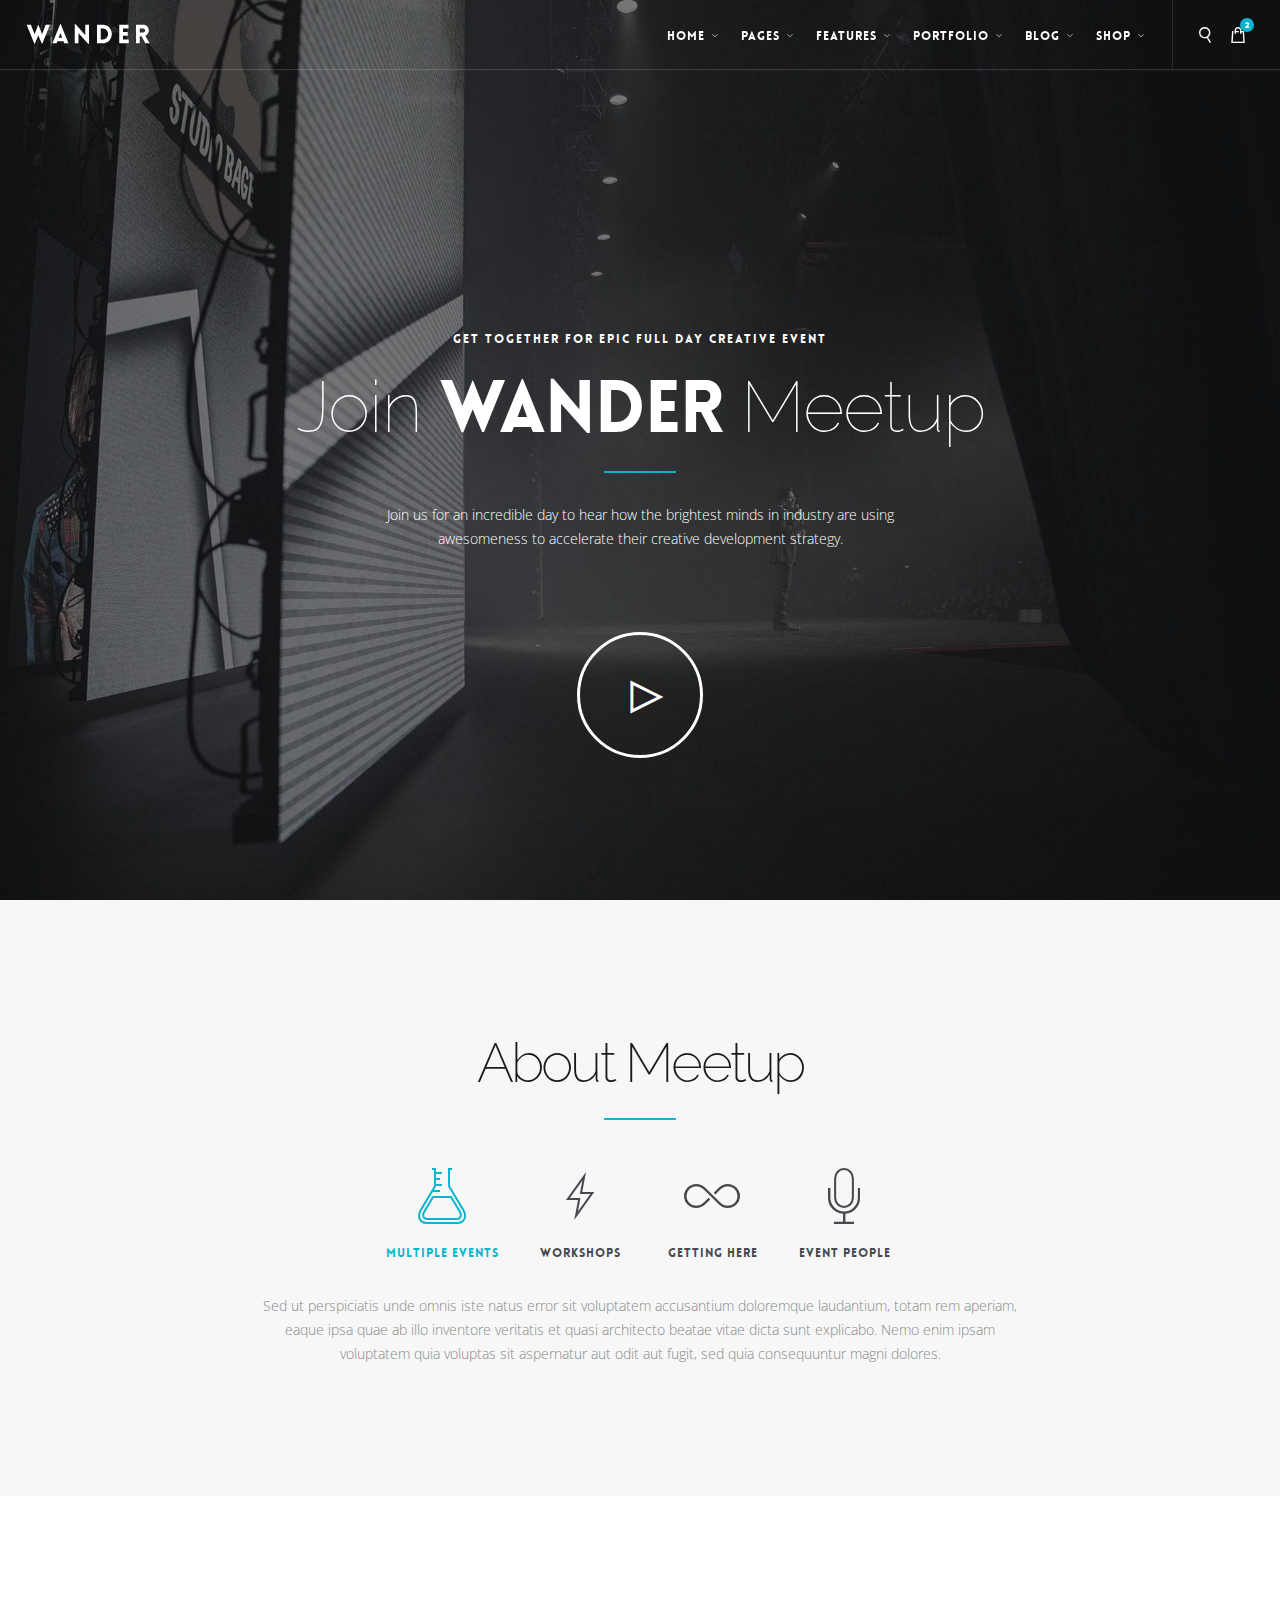
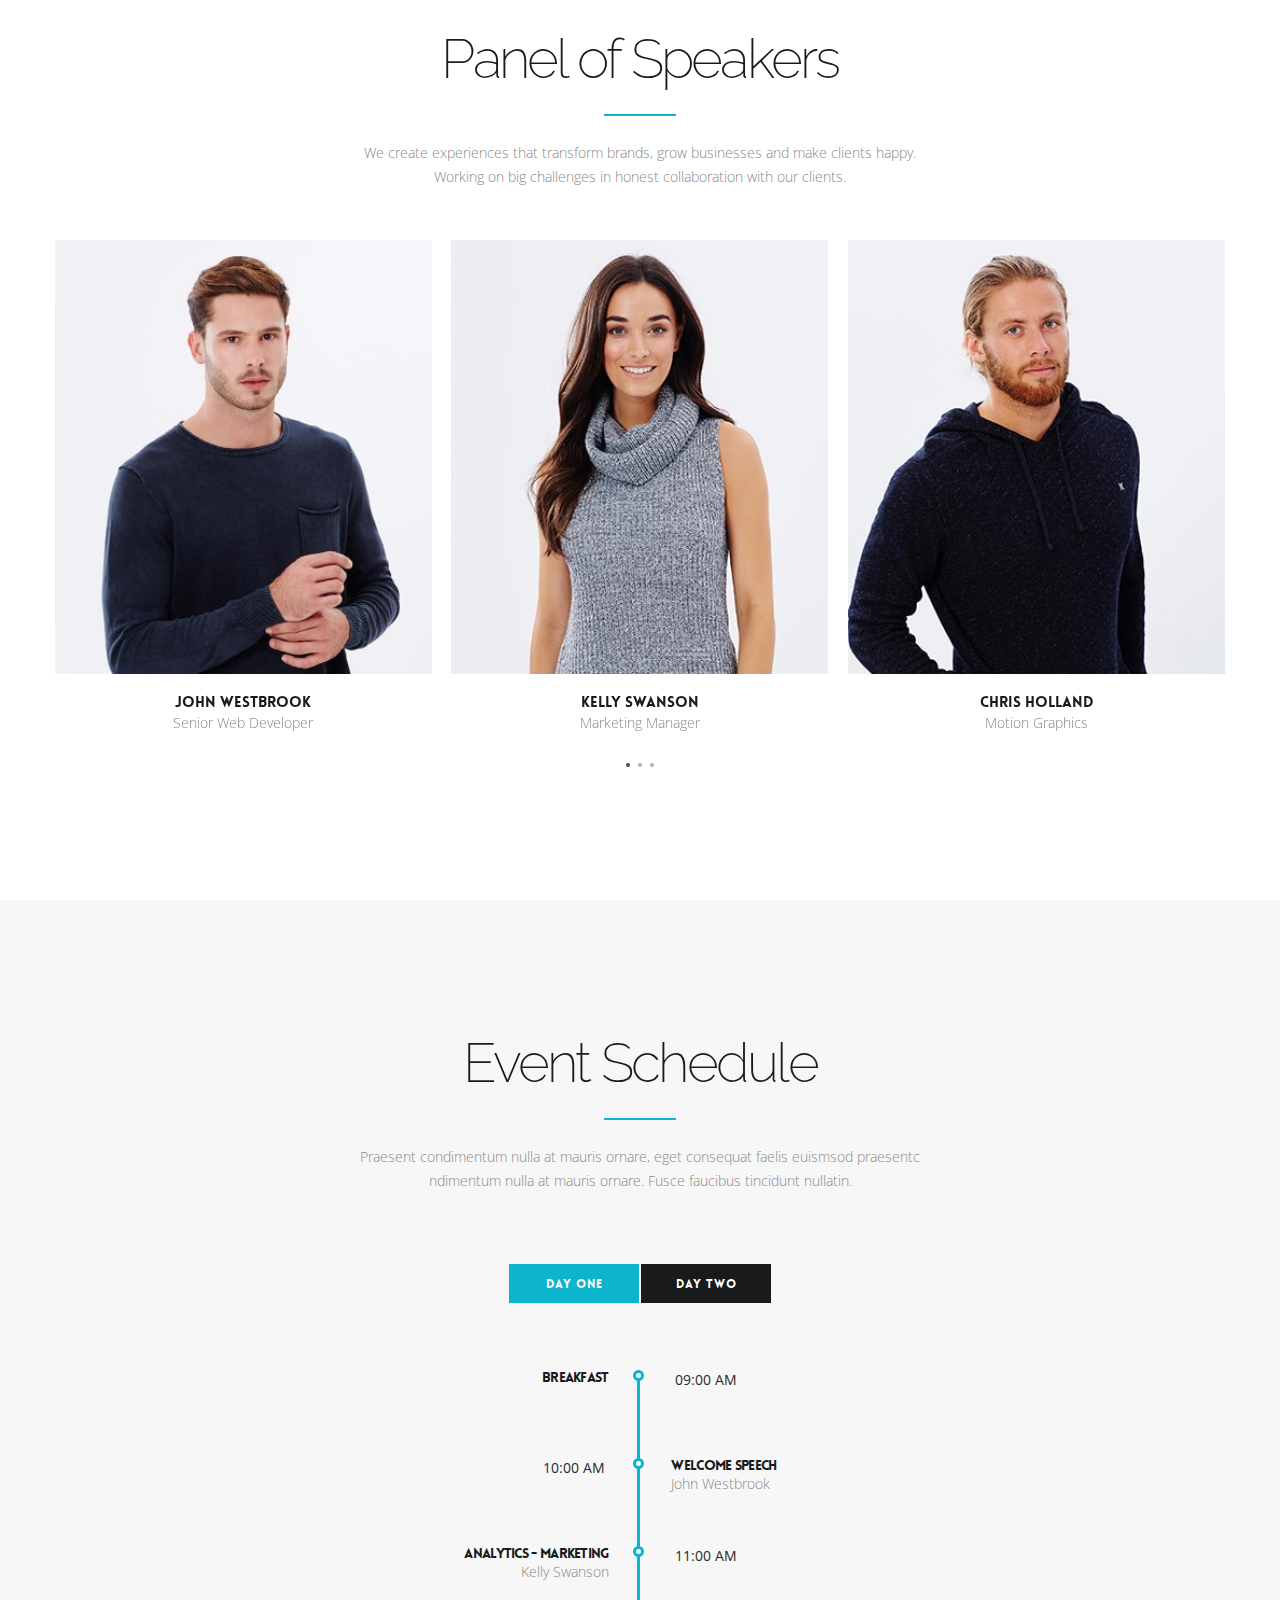
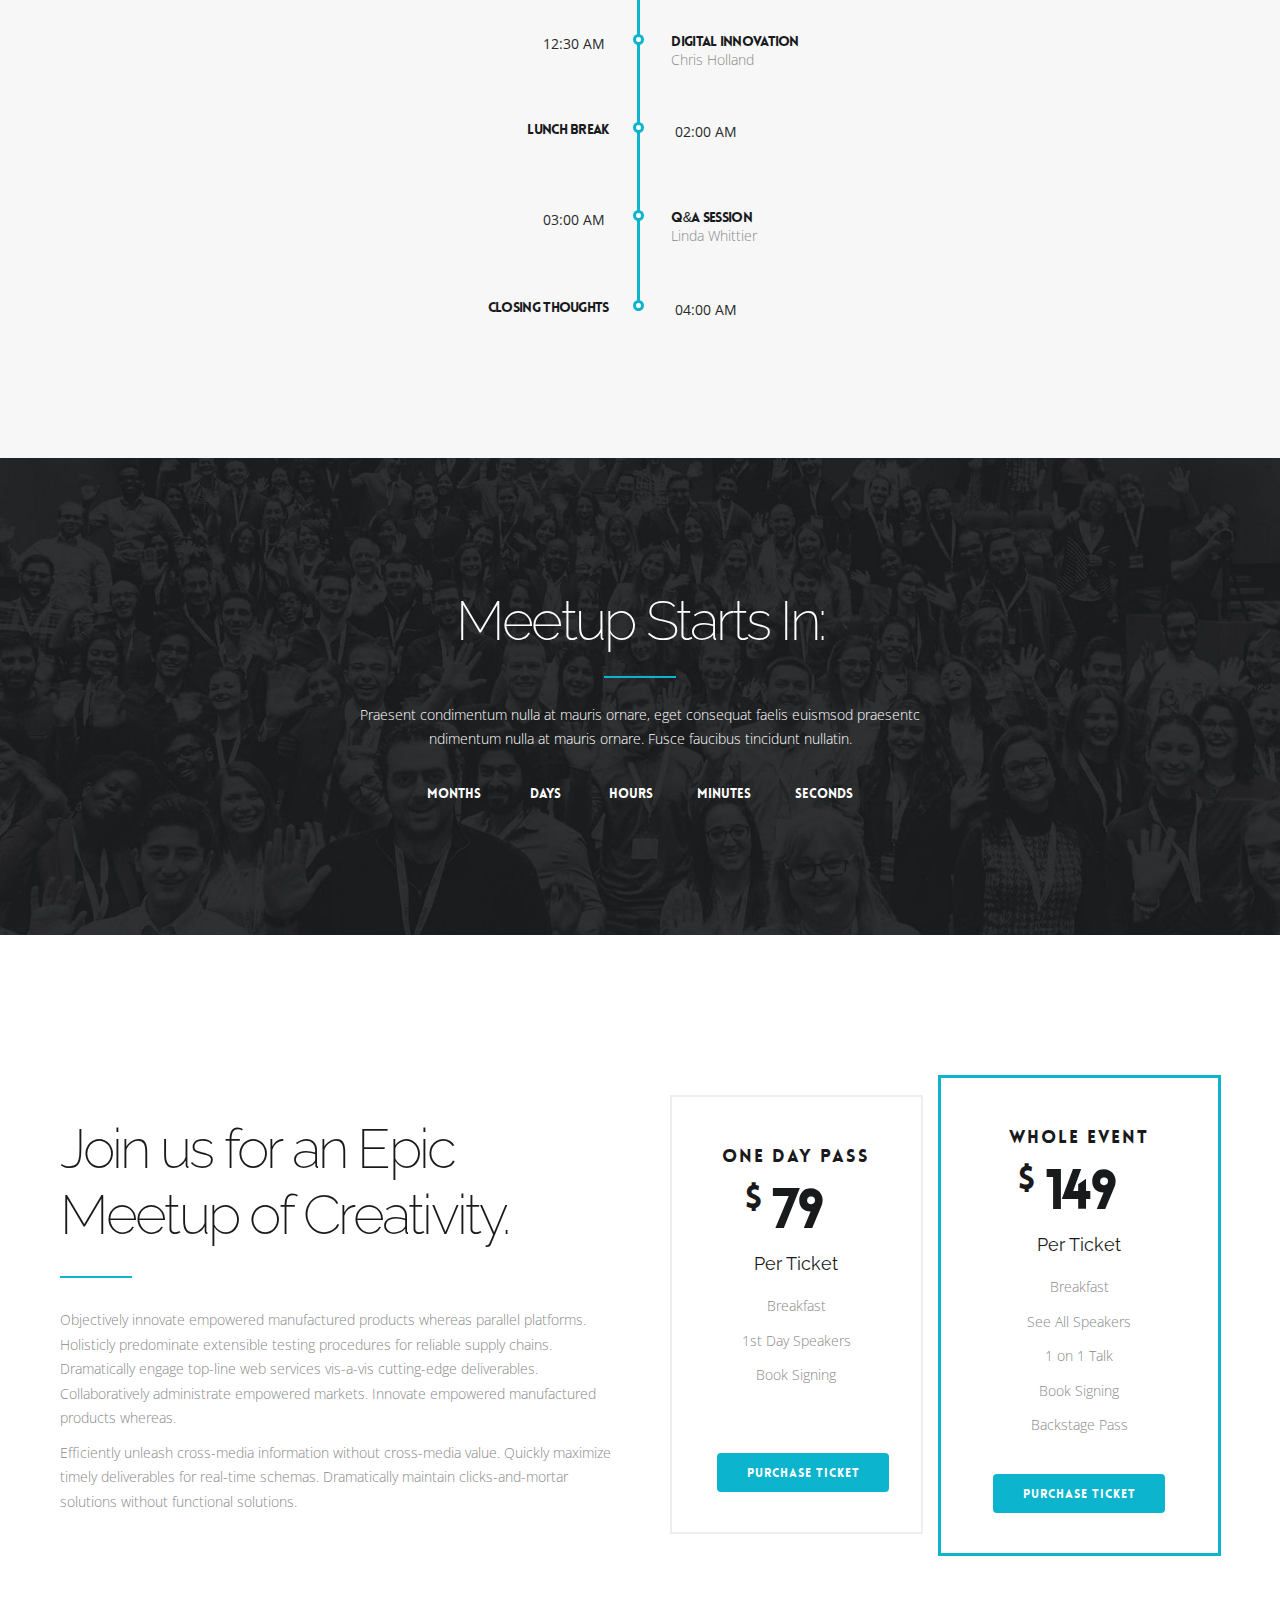
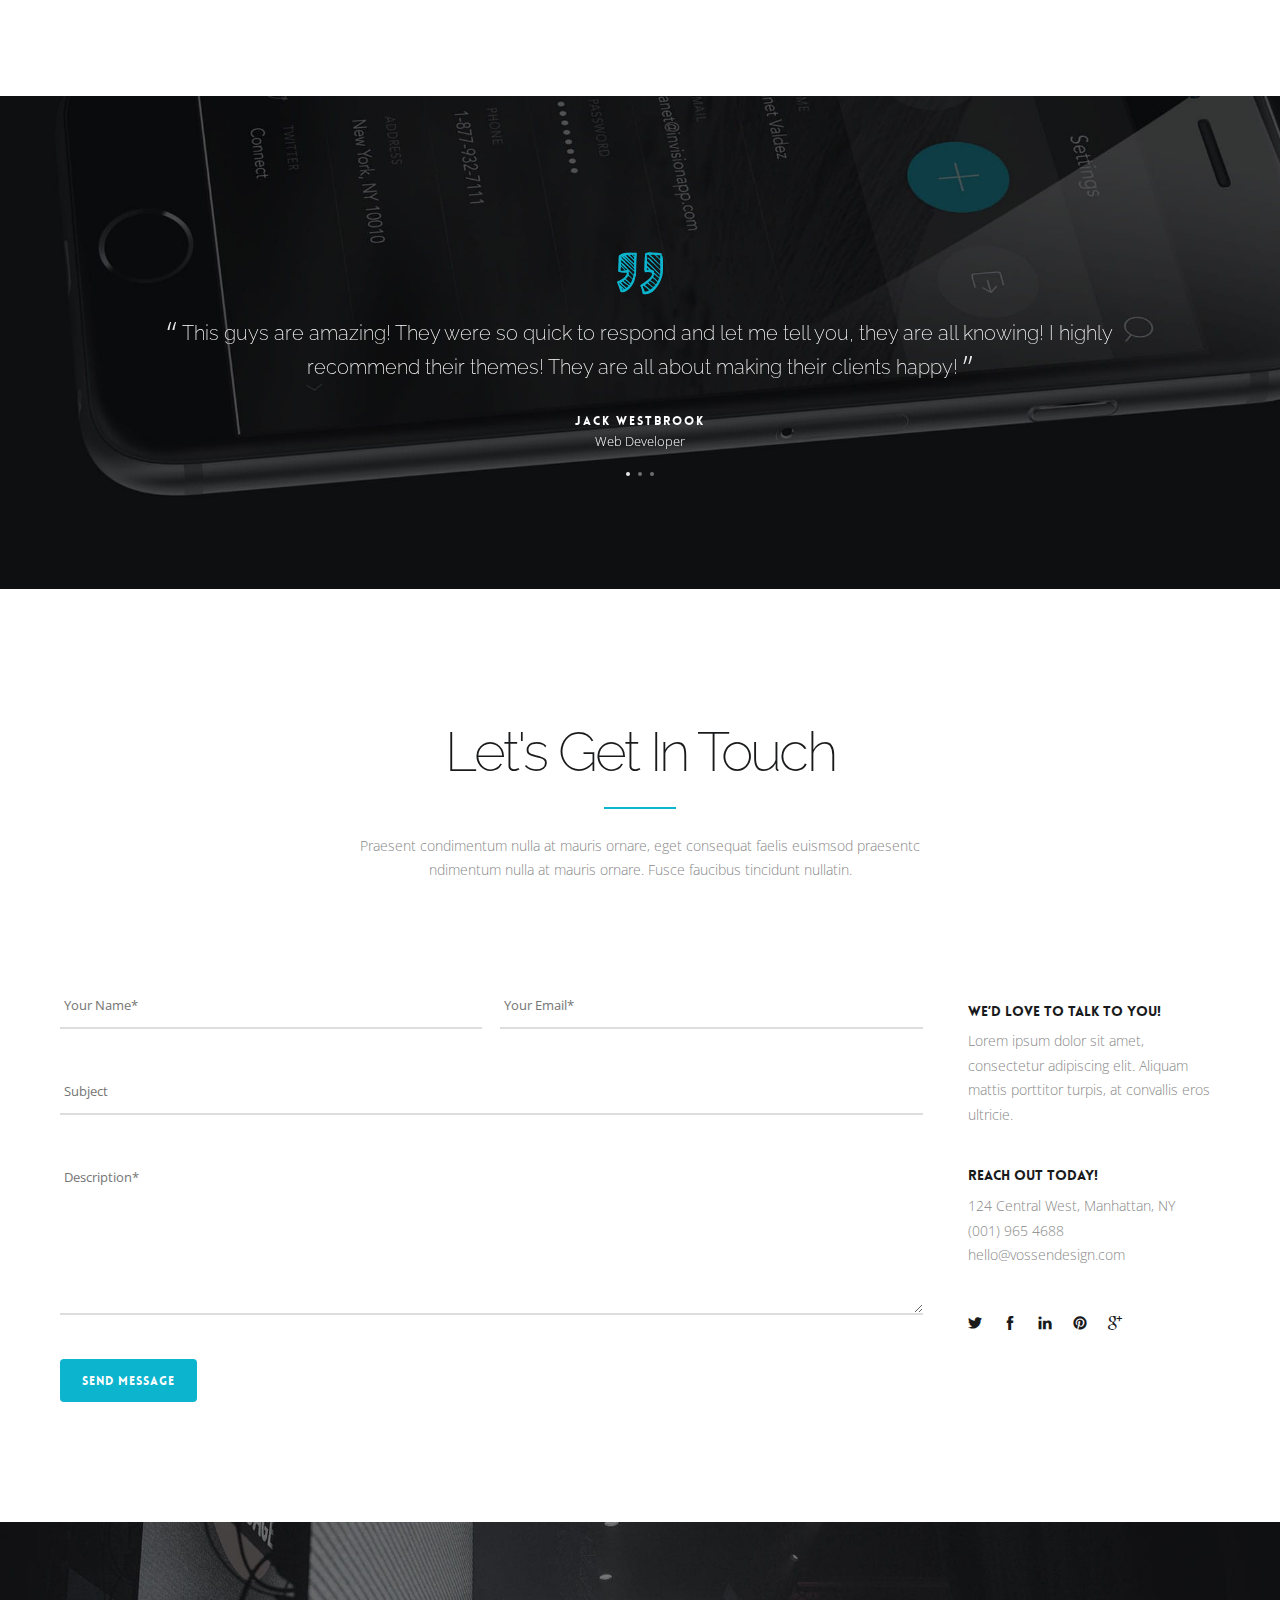
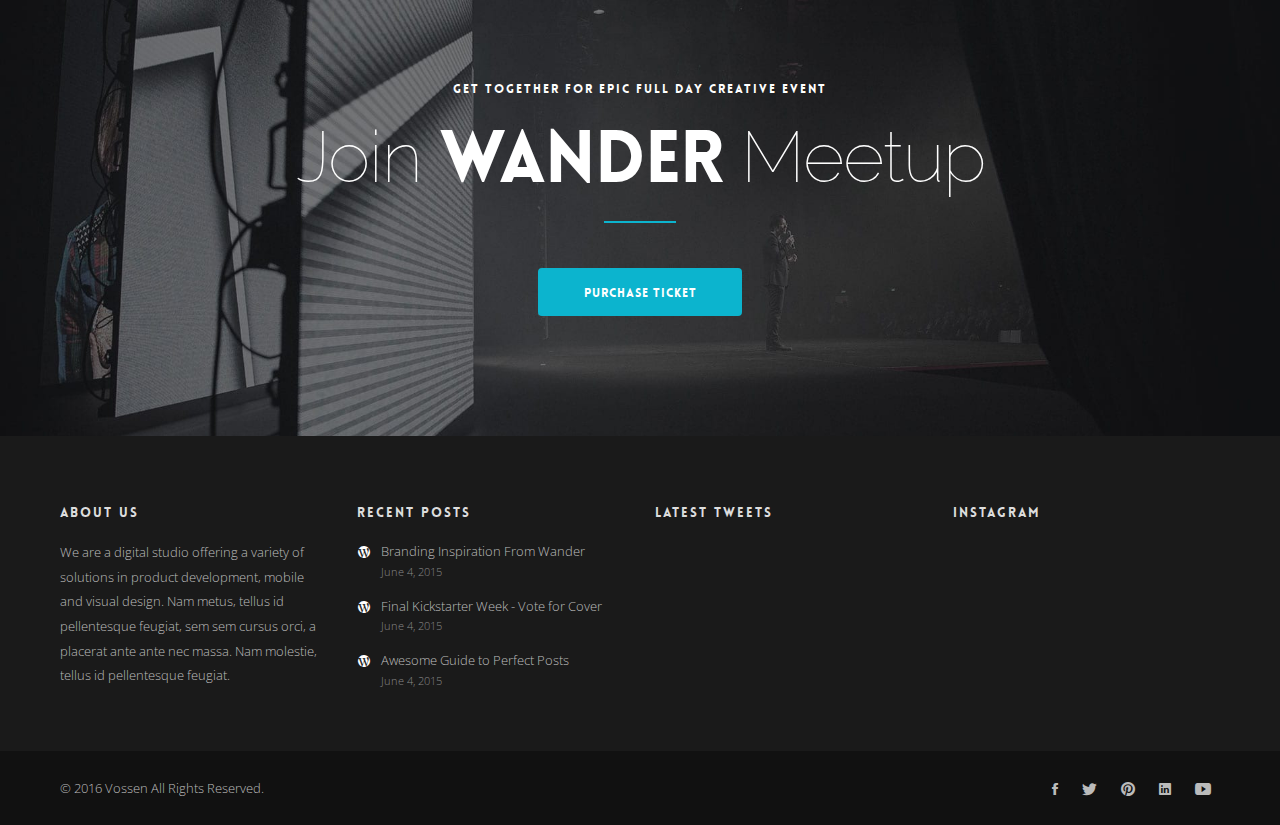
==== home-event.html @ 475a3ccb "skin upload" ====
<!DOCTYPE html>
<html lang="en">
    <head>  
        <meta charset="utf-8">
        <meta http-equiv="X-UA-Compatible" content="IE=edge">
        <meta name="viewport" content="width=device-width, initial-scale=1">
        <title>Wander - Multipurpose HTML Template</title> 
        <link href="img/assets/favicon.png" rel="icon" type="image/png"> 
        <link href="css/plugins.css" rel="stylesheet" type="text/css">   
        <link href="css/theme.css" rel="stylesheet" type="text/css">   
        <link href="css/ionicons.min.css" rel="stylesheet" type="text/css">
        <link href="css/et-line-icons.css" rel="stylesheet" type="text/css">
        <link href="css/themify-icons.css" rel="stylesheet" type="text/css"> 
        <link href="fonts/lovelo/stylesheet.css" rel="stylesheet" type="text/css">
        <link href='https://fonts.googleapis.com/css?family=Raleway:100,200,300,400%7COpen+Sans:400,300' rel='stylesheet' type='text/css'>
        <link href="css/custom.css" rel="stylesheet" type="text/css"> 
        <link href="css/colors/blue.css" id="color-scheme" rel="stylesheet" type="text/css">
    </head>
    <body> 
        
        <!-- Start Header -->
        <nav class="navbar navbar-default fullwidth transparent">
            <div class="container">
                
                <div class="navbar-header">
                    <div class="container">
                        <button type="button" class="navbar-toggle collapsed" data-toggle="collapse" data-target="#navbar" aria-expanded="false" aria-controls="navbar">
                            <span class="sr-only">Toggle navigation</span>
                            <span class="icon-bar top-bar"></span>
                            <span class="icon-bar middle-bar"></span>
                            <span class="icon-bar bottom-bar"></span>
                        </button>
                        <a class="navbar-brand" href="#"><img src="img/assets/logo-light.png" class="logo-light" alt="#"><img src="img/assets/logo-dark.png" class="logo-dark" alt="#"></a> 
                    </div>
                </div>

                <div id="navbar" class="navbar-collapse collapse">
                    <div class="container">
                        <ul class="nav navbar-nav menu-right">
                        
                            <li class="dropdown megamenu"><a class="dropdown-toggle">Home<i class="ti-angle-down"></i></a>
                                <ul class="dropdown-menu fullwidth">
                                    <li class="megamenu-content withdesc">
                                        <div class="row">
                                            <div class="col-md-15 mg-col">
                                                <h5>Home Layouts</h5>
                                                <ul>
                                                    <li><a href="index.html">Home Default</a></li>
                                                    <li><a href="home-landing.html">Home Landing</a></li>
                                                    <li><a href="home-event.html">Home Event</a></li>
                                                    <li><a href="home-agency.html">Home Agency</a></li>
                                                </ul>
                                            </div>
                                            <div class="col-md-15 mg-col">
                                                <h5>Home Layouts</h5>
                                                <ul>
                                                    <li><a href="home-shop.html">Home Shop</a></li>
                                                    <li><a href="home-portfolio.html">Home Portfolio</a></li>
                                                    <li><a href="home-blog.html">Home Blog</a></li>
                                                    <li><a href="home-one-page.html">Home One Page</a></li>
                                                </ul>
                                            </div>
                                            <div class="col-md-15 mg-col">
                                                <h5>Hero Layouts</h5>
                                                <ul>
                                                    <li><a href="home-slider-fullscreen.html">Parallax Slider Fullscreen</a></li>
                                                    <li><a href="home-slider-fullwidth.html">Owl Parallax Slider Fullwidth</a></li>
                                                    <li><a href="home-video-fullscreen.html">Youtube Video Fullscreen</a></li>
                                                    <li><a href="home-video-fullwidth.html">Video Fullwidth</a></li>
                                                </ul>
                                            </div>
                                            <div class="col-md-15 mg-col">
                                                <h5>Hero Layouts</h5>
                                                <ul>
                                                    <li><a href="home-content-slider-fullscreen.html">Content Slider Fullscreen</a></li>
                                                    <li><a href="home-content-slider-fullwidth.html">Owl Content Slider Fullwidth</a></li>
                                                    <li><a href="home-parallax-fullwidth.html">Parallax Image Fullwidth</a></li>
                                                    <li><a href="home-coming-soon.html">Home Coming Soon</a></li>
                                                </ul>
                                            </div>
                                            <div class="col-md-15 mg-col">
                                                <a href="http://themeforest.net/user/vossendesign/portfolio" target="_blank" class="nav-btn-img"><img src="img/assets/nav-btn.png" class="img-responsive" alt="#"></a>
                                                <a href="http://themeforest.net/user/vossendesign/portfolio" target="_blank" class="btn btn-nav btn-primary">Purchase Now</a>
                                            </div>
                                        </div>
                                    </li>
                                </ul> 
                            </li> 
                            
                            <li class="dropdown"><a class="dropdown-toggle">Pages<i class="ti-angle-down"></i></a> 
                                <ul class="dropdown-menu">    
                                    <li><a href="pages-about-us.html">About Us</a></li> 
                                    <li><a href="pages-about-us-two.html">About Us Two</a></li>
                                    <li><a href="pages-about-me.html">About Me</a></li> 
                                    <li><a href="pages-services.html">Services</a></li> 
                                    <li><a href="pages-services-two.html">Services Two</a></li>   
                                    <li><a href="pages-404.html">404 Page</a></li>
                                    <li><a href="pages-pricing.html">Price List</a></li>
                                    <li class="dropdown dropdown-submenu"><a href="pages-contact-modern.html" class="dropdown-toggle">Contact<i class="ti-angle-right"></i></a>  
                                        <ul class="dropdown-menu">
                                            <li><a href="pages-contact-modern.html">Contact Modern</a></li>
                                            <li><a href="pages-contact-creative.html">Contact Creative</a></li>
                                            <li><a href="pages-contact-simple.html">Contact Simple</a></li>
                                        </ul>
                                    </li> 
                                </ul> 
                            </li>
                            
                            <li class="dropdown megamenu"><a class="dropdown-toggle">Features<i class="ti-angle-down"></i></a> 
                                <ul class="dropdown-menu fullwidth">
                                    <li class="megamenu-content withdesc">
                                        <div class="row">
                                            <div class="col-md-3 mg-col">  
                                                <h5>Interactive</h5>
                                                <ul class="icon-items">
                                                    <li><a href="features-accordions.html"><i class="ion-navicon-round"></i>Accordions</a></li>
                                                    <li><a href="features-tabs.html"><i class="ion-more"></i>Tabs</a></li>
                                                    <li><a href="features-team.html"><i class="icon ion-android-contact"></i>Team</a></li>
                                                    <li><a href="features-google-maps.html"><i class="ion-map"></i>Google Maps</a></li> 
                                                    <li><a href="features-image-columns.html"><i class="ion-image"></i>Image Columns</a></li>
                                                    <li><a href="features-slider-columns.html"><i class="ion-android-image"></i>Slider Columns</a></li>
                                                </ul>
                                            </div>
                                            <div class="col-md-3 mg-col">  
                                                <h5>Powerful</h5>
                                                <ul class="icon-items">
                                                    <li><a href="features-header-styles.html"><i class="ion-navicon-round"></i>Headers</a></li> 
                                                    <li><a href="features-footer-2.html#footer-2"><i class="ion-paper-airplane"></i>Footer Alt</a></li>
                                                    <li><a href="features-buttons.html"><i class="ion-code-working"></i>Buttons</a></li>
                                                    <li><a href="features-boxes.html"><i class="ion-android-expand"></i>Icon & Text Boxes</a></li>
                                                    <li><a href="features-tooltips-labels.html"><i class="ion-compose"></i>Tooltip & Labels</a></li>
                                                    <li><a href="features-countdowns.html"><i class="ion-compass"></i>Countdowns</a></li>
                                                </ul>
                                            </div>
                                            <div class="col-md-3 mg-col">  
                                                <h5>Elegant</h5>
                                                <ul class="icon-items">
                                                    <li><a href="features-typography.html"><i class="ion-asterisk"></i>Typography</a></li>
                                                    <li><a href="features-icons-et-icons.html"><i class="ion-log-in"></i>Et Icons</a></li>
                                                    <li><a href="features-icons-ion.html"><i class="ion-heart"></i>Ion Icons</a></li>
                                                    <li><a href="features-lists.html"><i class="ion-clipboard"></i>Lists</a></li> 
                                                    <li><a href="features-grid.html"><i class="ion-grid"></i>Grid Columns</a></li>
                                                    <li><a href="features-callouts.html"><i class="ion-android-wifi"></i>Callouts</a></li>
                                                    
                                                </ul>
                                            </div>
                                            <div class="col-md-3 mg-col"> 
                                                <h5>Features</h5>
                                                <ul class="icon-items">
                                                    <li><a href="features-features.html"><i class="ion-android-star"></i>Features</a></li> 
                                                    <li><a href="features-progress-bars.html"><i class="ion-wand"></i>Progress Bars</a></li> 
                                                    <li><a href="features-progress-circles.html"><i class="ion-compass"></i>Progress Circles</a></li> 
                                                    <li><a href="features-alerts.html"><i class="ion-radio-waves"></i>Alerts</a></li>
                                                    <li><a href="features-video-embeds.html"><i class="ion-aperture"></i>Videos Embeds</a></li>
                                                    <li><a href="features-sound-embeds.html"><i class="ion-volume-medium"></i>Audio Embeds</a></li>
                                                </ul>
                                            </div>
                                        </div>
                                    </li>
                                </ul> 
                            </li>
                            
                            <li class="dropdown megamenu"><a class="dropdown-toggle">Portfolio<i class="ti-angle-down"></i></a> 
                                <ul class="dropdown-menu fullwidth">
                                    <li class="megamenu-content withdesc">
                                        <div class="row">
                                            <div class="col-md-3 mg-col">  
                                                <h5>Fullwidth</h5>
                                                <ul class="icon-items">
                                                    <li><a href="portfolio-fullwidth-grid.html">Fullwidth Grid</a></li>
                                                    <li><a href="portfolio-fullwidth-masonry.html">Fullwidth Masonry</a></li>
                                                    <li><a href="portfolio-fullwidth-metro.html">Fullwidth Metro</a></li>
                                                    <li><a href="portfolio-fullwidth-no-gutter.html">Fullwidth No Gutter</a></li>
                                                </ul>
                                            </div>
                                            <div class="col-md-3 mg-col">  
                                                <h5>Boxed</h5>
                                                <ul class="icon-items"> 
                                                    <li><a href="portfolio-boxed-grid.html">Boxed Grid</a></li>
                                                    <li><a href="portfolio-boxed-masonry.html">Boxed Masonry</a></li>
                                                    <li><a href="portfolio-boxed-metro.html">Boxed Metro</a></li>
                                                    <li><a href="portfolio-boxed-no-gutter.html">Boxed No Gutter</a></li>
                                                </ul>
                                            </div>
                                            <div class="col-md-3 mg-col">
                                                <h5>Gallery</h5>
                                                <ul class="icon-items">
                                                    <li><a href="portfolio-gallery-images.html">Gallery Images</a></li>
                                                    <li><a href="portfolio-gallery-video.html">Gallery Video</a></li>
                                                    <li><a href="portfolio-gallery-audio.html">Gallery Audio</a></li>
                                                    <li><a href="portfolio-gallery-carousel.html">Gallery Carousel</a></li>
                                                </ul>
                                            </div>
                                            <div class="col-md-3 mg-col">
                                                <h5>Projects</h5>
                                                <ul class="icon-items">
                                                    <li><a href="portfolio-project-carousel.html">Project Carousel</a></li>
                                                    <li><a href="portfolio-project-gallery.html">Project Gallery</a></li>
                                                    <li><a href="portfolio-project-image.html">Project Image</a></li>
                                                    <li><a href="portfolio-project-video.html">Project Video</a></li>
                                                </ul>
                                            </div>
                                        </div>
                                    </li>
                                </ul> 
                            </li> 
                            
                            <li class="dropdown"><a class="dropdown-toggle">Blog<i class="ti-angle-down"></i></a> 
                                <ul class="dropdown-menu">
                                    <li><a href="blog-standard.html">Blog Standard</a></li>
                                    <li><a href="blog-grid.html">Blog Grid</a></li> 
                                    <li><a href="blog-sidebar.html">Blog Sidebar</a></li> 
                                    <li><a href="blog-masonry.html">Blog Masonry</a></li> 
                                    <li><a href="blog-carousel.html">Blog Carousel</a></li>
                                    <li><a href="blog-post-carousel.html">Post Gallery</a></li> 
                                    <li><a href="blog-post-image.html">Post Image</a></li> 
                                    <li><a href="blog-post-audio.html">Post Audio</a></li> 
                                    <li><a href="blog-post-video.html">Post Video</a></li>    
                                </ul>
                            </li>  
                            
                            <li class="dropdown adjust-pos"><a class="dropdown-toggle">Shop<i class="ti-angle-down"></i></a> 
                                <ul class="dropdown-menu">    
                                    <li><a href="shop-fullwidth.html">Shop Fullwidth</a></li> 
                                    <li><a href="shop-standard.html">Shop Standard</a></li>   
                                    <li><a href="shop-boxed.html">Shop Boxed</a></li>
                                    <li><a href="shop-masonry.html">Shop Masonry</a></li>  
                                    <li><a href="shop-product.html">Single Product</a></li>
                                    <li><a href="shop-cart.html">Shop Cart</a></li>
                                    <li><a href="shop-checkout.html">Shop Checkout</a></li> 
                                </ul>
                            </li>
                            
                            <li class="nav-separator"></li>
                            <li class="nav-icon"><a class="popup-with-zoom-anim search" href="#search-modal"><i class="flaticon-search"></i> <span class="hidden-md">Search</span></a></li>
                            <li id="search-modal" class="zoom-anim-dialog mfp-hide"><form><input type="text" id="search-modal-input" placeholder=" Start typing to search..." autocomplete="off"></form></li>
                            <li class="nav-icon dropdown nav-shop-cart">
                                <a class="dropdown-toggle"><i class="flaticon-shop"></i><span class="label-items-in-cart">2</span><span class="hidden-md">Your Bag</span></a>
                                <ul class="dropdown-menu">    
                                    <li>
                                        <span class="nav-cart-item">
                                            <img src="img/shop/5.jpg" alt="#">
                                            <span class="nav-cart-item-info">
                                                <span>Sparrow Ankle Pants</span>
                                                <span class="bold">$49.95</span>
                                            </span>
                                            <button class="nav-cart-remove"><i class="ion-close"></i></button>
                                        </span>
                                        <span class="nav-cart-item">
                                            <img src="img/shop/3.jpg" alt="#">
                                            <span class="nav-cart-item-info">
                                                <span>Jacquelyn Sleeve Top</span>
                                                <span class="bold">$89.95</span>
                                            </span>
                                            <button class="nav-cart-remove"><i class="ion-close"></i></button>
                                        </span>
                                        <span class="nav-cart-total">
                                            <span class="bold">Subtotal:<span class="nav-cart-amount">$139.99</span></span>
                                            <a href="shop-cart.html" class="btn btn-xs btn-nav-cart">View Cart</a>
                                            <a href="shop-cart.html" class="btn btn-xs btn-primary btn-nav-checkout">Checkout</a>
                                        </span>
                                  </li>
                                </ul>
                            </li>
                            
                        </ul>
                        
                    </div>
                </div> 
            </div>
        </nav>
        <!-- End Header -->
            
        <!-- Page Hero -->
        <section class="hero-fullscreen parallax bg-event-1">  
            <div class="hero-container container">  
                <div class="hero-content text-center">   
                    
                    <div class="col-sm-12 mr-auto white text-center pt120 pt0-xs">
                        <h5 class="subheading">Get together for epic full day creative event</h5>
                        <h1 class="large mt20">Join <span class="bold">Wander</span> Meetup</h1>
                        <hr class="separator mb30">   
                        <p class="mb80 mb0-xs">Join us for an incredible day to hear how the brightest minds in industry are using<br>awesomeness to accelerate their creative development strategy.</p>
                        <a href="https://www.youtube.com/watch?v=4Wkr0eXiUNw" class="play-btn popup-video hidden-xs"><i class="ti-control-play"></i></a> 
                    </div> 
                    
                </div>
            </div>    
        </section>
        <!-- End Page Hero -->  
        
        <!-- About -->  
        <section class="pt120 pb120 bg-grey">
            <div class="container">                      
                <div class="row"> 
                    
                    <div class="col-md-8 mr-auto text-center">
                        <h2>About Meetup</h2>
                        <hr class="separator"> 
                        <div class="icon-tabs-centered">

                            <ul id="iconTabs" class="nav nav-tabs nav-tabs-center">
                                <li class="active"><a href="#tab-i1" data-toggle="tab"><span class="icon-tab ion-ios-flask-outline"></span><span>Multiple events</span></a></li>
                                <li class=""><a href="#tab-i2" data-toggle="tab"><span class="icon-tab ion-ios-bolt-outline"></span><span>Workshops</span></a></li>
                                <li class=""><a href="#tab-i3" data-toggle="tab"><span class="icon-tab ion-ios-infinite-outline"></span><span>Getting Here</span></a></li>
                                <li class=""><a href="#tab-i4" data-toggle="tab"><span class="icon-tab ion-ios-mic-outline"></span><span>Event People</span></a></li>
                            </ul>

                            <div id="myTabContent" class="tab-content">

                                <div class="tab-pane fade active in" id="tab-i1">                                          
                                    <p>Sed ut perspiciatis unde omnis iste natus error sit voluptatem accusantium doloremque laudantium, totam rem aperiam, eaque ipsa quae ab illo inventore veritatis et quasi architecto beatae vitae dicta sunt explicabo. Nemo enim ipsam voluptatem quia voluptas sit aspernatur aut odit aut fugit, sed quia consequuntur magni dolores.</p>
                                </div> 
                                <div class="tab-pane fade" id="tab-i2"> 
                                    <p>Sed scelerisque urna id scelerisque tincidunt. Sed scelerisque laoreet dolor sed aliquam. Duis at eros vehicula, sollicitudin magna elementum, pretium diam. Vivamus bibendum fringilla mauris et rhoncus. Phasellus mattis egestas risus ac tempor. Nam dapibus sodales ornare. Nemo enim ipsam voluptatem quia voluptas sit aspernatur aut odit aut fugit.</p> 
                                </div> 
                                <div class="tab-pane fade" id="tab-i3"> 
                                    <p>Sed scelerisque urna id scelerisque tincidunt. Sed scelerisque laoreet dolor sed aliquam. Duis at eros vehicula, sollicitudin magna elementum, pretium diam. Vivamus bibendum fringilla mauris et rhoncus. Phasellus mattis egestas risus ac tempor. Nam dapibus sodales ornare.</p>
                                </div> 
                                <div class="tab-pane fade" id="tab-i4"> 
                                    <p>Sed scelerisque urna id scelerisque tincidunt. Sed scelerisque laoreet dolor sed aliquam. Duis at eros vehicula, sollicitudin magna elementum, pretium diam. Vivamus bibendum fringilla mauris et rhoncus. Sed scelerisque urna id scelerisque tincidunt. Phasellus mattis egestas risus ac tempor. Nam dapibus sodales ornare.</p>
                                </div>

                            </div>

                        </div>
                    </div>
                    
                </div>
            </div>
        </section>
        <!-- End About -->    
        
        <!-- Speakers -->
        <section class="pt130 pb120"> 
            <div class="container">    
                <div class="row">      

                    <div class="col-md-12 section-heading">
                        <h2>Panel of Speakers</h2>
                        <hr class="separator">
                        <p>We create experiences that transform brands, grow businesses and make clients happy.<br> Working on big challenges in honest collaboration with our clients.</p> 
                    </div>  
                    
                    <div class="team-slider owl-carousel dark-pagination event-speakers"> 
                        <div class="team"> 
                            <div class="team-container">
                                <div class="team-image">
                                    <img src="img/team/1.jpg" class="img-responsive" alt="" />
                                </div> 
                                <div class="team-caption">
                                    <div>
                                        <div> 
                                            <ul> 
                                                <li class="social-icon"><a href="#"><i class="ion-social-facebook"></i></a></li>
                                                <li class="social-icon"><a href="#"><i class="ion-social-twitter"></i></a></li>
                                                <li class="social-icon"><a href="#"><i class="ion-social-youtube"></i></a></li> 
                                            </ul> 
                                        </div>
                                    </div>
                                </div>  
                            </div> 
                            <h4>John Westbrook</h4>
                            <p>Senior Web Developer</p>
                        </div>          
                        <div class="team">
                            <div class="team-container">
                                <div class="team-image">
                                    <img src="img/team/2.jpg" class="img-responsive" alt="" />
                                </div> 
                                <div class="team-caption">
                                    <div>
                                        <div> 
                                            <ul> 
                                                <li class="social-icon"><a href="#"><i class="ion-social-facebook"></i></a></li>
                                                <li class="social-icon"><a href="#"><i class="ion-social-twitter"></i></a></li>
                                                <li class="social-icon"><a href="#"><i class="ion-social-youtube"></i></a></li> 
                                                <li class="social-icon"><a href="#"><i class="ion-social-linkedin"></i></a></li>
                                            </ul> 
                                        </div>
                                    </div>
                                </div>  
                            </div> 
                            <h4>Kelly Swanson</h4>
                            <p>Marketing Manager</p>
                        </div>  
                        <div class="team">
                            <div class="team-container">
                                <div class="team-image">
                                    <img src="img/team/3.jpg" class="img-responsive" alt="" />
                                </div> 
                                <div class="team-caption">
                                    <div>
                                        <div>
                                            <ul> 
                                                <li class="social-icon"><a href="#"><i class="ion-social-facebook"></i></a></li>
                                                <li class="social-icon"><a href="#"><i class="ion-social-twitter"></i></a></li>
                                                <li class="social-icon"><a href="#"><i class="ion-social-youtube"></i></a></li>
                                                <li class="social-icon"><a href="#"><i class="ion-social-dribbble"></i></a></li>
                                                <li class="social-icon"><a href="#"><i class="ion-social-linkedin"></i></a></li>
                                            </ul> 
                                        </div>
                                    </div>
                                </div>  
                            </div>  
                            <h4>Chris Holland</h4>
                            <p>Motion Graphics</p>
                        </div> 
                        <div class="team"> 
                            <div class="team-container">
                                <div class="team-image">
                                    <img src="img/team/4.jpg" class="img-responsive" alt="" />
                                </div> 
                                <div class="team-caption">
                                    <div>
                                        <div>
                                            <ul> 
                                                <li class="social-icon"><a href="#"><i class="ion-social-facebook"></i></a></li>
                                                <li class="social-icon"><a href="#"><i class="ion-social-twitter"></i></a></li>
                                                <li class="social-icon"><a href="#"><i class="ion-social-youtube"></i></a></li> 
                                            </ul> 
                                        </div>
                                    </div>
                                </div>  
                            </div> 
                            <h4>Dave Harper</h4>
                            <p>Lead Designer</p>
                        </div>          
                        <div class="team">
                            <div class="team-container">
                                <div class="team-image">
                                    <img src="img/team/5.jpg" class="img-responsive" alt="" />
                                </div> 
                                <div class="team-caption">
                                    <div>
                                        <div>
                                            <ul> 
                                                <li class="social-icon"><a href="#"><i class="ion-social-facebook"></i></a></li>
                                                <li class="social-icon"><a href="#"><i class="ion-social-twitter"></i></a></li>
                                                <li class="social-icon"><a href="#"><i class="ion-social-youtube"></i></a></li> 
                                                <li class="social-icon"><a href="#"><i class="ion-social-linkedin"></i></a></li>
                                            </ul> 
                                        </div>
                                    </div>
                                </div>  
                            </div> 
                            <h4>Tracey Mathis</h4>
                            <p>Graphic Designer</p>
                        </div> 
                        <div class="team">
                            <div class="team-container">
                                <div class="team-image">
                                    <img src="img/team/6.jpg" class="img-responsive" alt="" />
                                </div> 
                                <div class="team-caption">
                                    <div>
                                        <div>
                                            <ul> 
                                                <li class="social-icon"><a href="#"><i class="ion-social-facebook"></i></a></li>
                                                <li class="social-icon"><a href="#"><i class="ion-social-twitter"></i></a></li>
                                                <li class="social-icon"><a href="#"><i class="ion-social-youtube"></i></a></li>
                                                <li class="social-icon"><a href="#"><i class="ion-social-dribbble"></i></a></li>
                                                <li class="social-icon"><a href="#"><i class="ion-social-linkedin"></i></a></li>
                                            </ul> 
                                        </div>
                                    </div>
                                </div>  
                            </div>  
                            <h4>William Beck</h4>
                            <p>Web Developer</p>
                        </div> 
                        <div class="team">
                            <div class="team-container">
                                <div class="team-image">
                                    <img src="img/team/7.jpg" class="img-responsive" alt="" />
                                </div> 
                                <div class="team-caption">
                                    <div>
                                        <div> 
                                            <ul> 
                                                <li class="social-icon"><a href="#"><i class="ion-social-facebook"></i></a></li>
                                                <li class="social-icon"><a href="#"><i class="ion-social-twitter"></i></a></li>
                                                <li class="social-icon"><a href="#"><i class="ion-social-youtube"></i></a></li>
                                                <li class="social-icon"><a href="#"><i class="ion-social-dribbble"></i></a></li>
                                            </ul> 
                                        </div>
                                    </div>
                                </div>  
                            </div>  
                            <h4>Steven Griffin</h4>
                            <p>Marketing Manager</p>
                        </div> 
                    </div>
                        
                </div>  
            </div>
        </section>
        <!-- End Speakers -->    
        
        <!-- Schedule -->
        <section class="pt120 pb100 bg-grey">
            <div class="container"> 
                <div class="row">			

                    <div class="col-md-8 mr-auto text-center mb70">
                        <h2>Event Schedule</h2>
                        <hr class="separator">
                        <p>Praesent condimentum nulla at mauris ornare, eget consequat faelis euismsod praesentc<br>ndimentum nulla at mauris ornare. Fusce faucibus tincidunt nullatin.</p>
                    </div> 

                    <div class="col-md-12 text-center"> 

                        <div class="buttons-tabs-centered"> 
                            <ul id="buttonTabs" class="nav nav-tabs nav-tabs-center">
                                <li class="active"><a href="#tab-c1" data-toggle="tab">Day One</a></li>
                                <li class=""><a href="#tab-c2" data-toggle="tab">Day Two</a></li> 
                            </ul> 
                        </div>
                        
                        <div id="myTabContent2" class="tab-content"> 
                            <div class="tab-pane fade active in text-left" id="tab-c1">  
                                <div class="timeline">

                                    <div class="timeline-block">
                                        <div class="timeline-bullet"></div> 
                                        <div class="timeline-content">
                                            <h2>Breakfast</h2>
                                            <span class="date">09:00 AM</span>
                                        </div>
                                    </div>

                                    <div class="timeline-block">
                                        <div class="timeline-bullet"></div>
                                        <div class="timeline-content">
                                            <h2>Welcome Speech</h2>
                                            <p>John Westbrook</p>
                                            <span class="date">10:00 AM</span>
                                        </div> 
                                    </div>

                                    <div class="timeline-block">
                                        <div class="timeline-bullet"></div> 
                                        <div class="timeline-content">
                                            <h2>Analytics - Marketing</h2>
                                            <p>Kelly Swanson</p>
                                            <span class="date">11:00 AM</span>
                                        </div> 
                                    </div>

                                    <div class="timeline-block">
                                        <div class="timeline-bullet"></div> 
                                        <div class="timeline-content">
                                            <h2>Digital Innovation</h2>
                                            <p>Chris Holland</p>
                                            <span class="date">12:30 AM</span>
                                        </div> 
                                    </div>

                                    <div class="timeline-block">
                                        <div class="timeline-bullet"></div> 
                                        <div class="timeline-content">
                                            <h2>Lunch Break</h2> 
                                            <span class="date">02:00 AM</span>
                                        </div> 
                                    </div> 

                                    <div class="timeline-block">
                                        <div class="timeline-bullet"></div> 
                                        <div class="timeline-content">
                                            <h2>Q&amp;A Session</h2>
                                            <p>Linda Whittier</p>
                                            <span class="date">03:00 AM</span>
                                        </div> 
                                    </div>   

                                    <div class="timeline-block">
                                        <div class="timeline-bullet"></div> 
                                        <div class="timeline-content">
                                            <h2>Closing Thoughts</h2> 
                                            <span class="date">04:00 AM</span>
                                        </div> 
                                    </div>     				    

                                </div> 
                            </div>

                            <div class="tab-pane fade text-left" id="tab-c2"> 
                                <div class="timeline">

                                    <div class="timeline-block">
                                        <div class="timeline-bullet"></div> 
                                        <div class="timeline-content">
                                            <h2>Book Giveaway</h2>
                                            <span class="date">09:00 AM</span>
                                        </div>
                                    </div>

                                    <div class="timeline-block">
                                        <div class="timeline-bullet"></div>
                                        <div class="timeline-content">
                                            <h2>Workshop</h2>
                                            <p>Alexis Pate</p>
                                            <span class="date">10:00 AM</span>
                                        </div> 
                                    </div>

                                    <div class="timeline-block">
                                        <div class="timeline-bullet"></div> 
                                        <div class="timeline-content">
                                            <h2>Digital Innovation</h2>
                                            <p>Linda Whittier</p>
                                            <span class="date">11:00 AM</span>
                                        </div> 
                                    </div>

                                    <div class="timeline-block">
                                        <div class="timeline-bullet"></div> 
                                        <div class="timeline-content">
                                            <h2>Marketing Strategy</h2>
                                            <p>Jamie Gossett</p>
                                            <span class="date">12:30 AM</span>
                                        </div> 
                                    </div>

                                    <div class="timeline-block">
                                        <div class="timeline-bullet"></div> 
                                        <div class="timeline-content">
                                            <h2>Lunch Break</h2> 
                                            <span class="date">02:00 AM</span>
                                        </div> 
                                    </div> 

                                    <div class="timeline-block">
                                        <div class="timeline-bullet"></div> 
                                        <div class="timeline-content">
                                            <h2>Q&amp;A Session</h2>
                                            <p>Kelly Swanson</p>
                                            <span class="date">03:00 AM</span>
                                        </div> 
                                    </div>   

                                    <div class="timeline-block">
                                        <div class="timeline-bullet"></div> 
                                        <div class="timeline-content">
                                            <h2>Closing Thoughts</h2> 
                                            <span class="date">04:00 AM</span>
                                        </div> 
                                    </div>     				    

                                </div> 
                            </div>   
                        </div>

                    </div>

                </div>
            </div>
        </section>
        <!-- End Schedule -->   
        
        <!-- Countdown -->
        <section class="parallax bg-event-2">
            <div class="container pt120 pb110"> 
                <div class="row">

                    <div class="col-md-12 mr-auto text-center">
                        <h2 class="white">Meetup Starts In:</h2>
                        <hr class="separator">
                        <p class="white">Praesent condimentum nulla at mauris ornare, eget consequat faelis euismsod praesentc<br>ndimentum nulla at mauris ornare. Fusce faucibus tincidunt nullatin.</p>
                        <div data-date="December 26, 2016 12:00:00" id="countdown-timer" class="countdown-big">
                            <div><h1 id="months"></h1><h6>Months</h6></div> 
                            <div><h1 id="days"></h1><h6>Days</h6></div> 
                            <div><h1 id="hours"></h1><h6>Hours</h6></div> 
                            <div><h1 id="minutes"></h1><h6>Minutes</h6></div> 
                            <div><h1 id="seconds"></h1><h6>Seconds</h6></div>
                        </div>
                    </div> 

                </div> 
            </div>
        </section>
        <!-- End Countdown -->
        
        <!-- Pricing -->
        <section class="pt120 pb120">
            <div class="container">
                <div class="vertical-align">

                    <div class="col-md-6">
                        <h2>Join us for an Epic<br>Meetup of Creativity.</h2> 
                        <hr class="separator left">
                        <p class="mt30">Objectively innovate empowered manufactured products whereas parallel platforms. Holisticly predominate extensible testing procedures for reliable supply chains. Dramatically engage top-line web services vis-a-vis cutting-edge deliverables. Collaboratively administrate empowered markets. Innovate empowered manufactured products whereas.</p>
                        <p>Efficiently unleash cross-media information without cross-media value. Quickly maximize timely deliverables for real-time schemas. Dramatically maintain clicks-and-mortar solutions without functional solutions.</p> 
                    </div> 
                    
                    <div class="col-md-6">
                        <div class="col-md-6 price-table event-price">
                            <div class="price-box"> 
                                <h4>One Day Pass</h4>
                                <h2 class="price-price"> 
                                    <sup>$</sup>
                                    <span>79</span> 
                                </h2>
                                <div class="price-features">  
                                    <h5>Per Ticket</h5>
                                    <p>Breakfast</p> 
                                    <p>1st Day Speakers</p>
                                    <p>Book Signing</p> 
                                </div>
                                <a href="#" class="btn btn-primary btn-md btn-appear"><span>Purchase Ticket <i class="ion-android-arrow-forward"></i></span></a>
                            </div>
                        </div>  
                        <div class="col-md-6 price-table-featured event-price">
                            <div class="price-box"> 
                                <h4>Whole Event</h4>
                                <h2 class="price-price"> 
                                    <sup>$</sup>
                                    <span>149</span> 
                                </h2>
                                <div class="price-features">  
                                    <h5>Per Ticket</h5>
                                    <p>Breakfast</p> 
                                    <p>See All Speakers</p>
                                    <p>1 on 1 Talk</p>
                                    <p>Book Signing</p> 
                                    <p>Backstage Pass</p>
                                </div>
                                <a href="#" class="btn btn-primary btn-md btn-appear"><span>Purchase Ticket <i class="ion-android-arrow-forward"></i></span></a>
                            </div>
                        </div> 
                    </div> 

                </div>
            </div>
        </section>            
        <!-- End Pricing -->   
        
        <!-- Testimonials -->   
        <section class="parallax bg-app-4"> 
            <div class="container">
                <div class="row"> 

                    <div class="col-md-10 mr-auto">
                        <div class="testimonials white owl-carousel"> 

                            <div> 
                                <i class="vossen-quote color"></i>
                                <h4>This guys are amazing! They were so quick to respond and let me tell you, they are all knowing! I highly<br />recommend their themes! They are all about making their clients happy!</h4>  
                                <h5 class="subheading">Jack Westbrook</h5>
                                <p>Web Developer</p>
                            </div> 

                            <div>
                                <i class="vossen-quote color"></i>
                                <h4>I have purchased tens of templates from ThemeForest and this one is undoubtedly the best I ever tried.<br />Easy to edit, nicely coded. You guys, you did a great job here!</h4>  
                                <h5 class="subheading">Lindsay Swanson</h5>
                                <a href="#">Wunderkind Inc</a>
                            </div> 

                            <div>
                                <i class="vossen-quote color"></i>
                                <h4>This is one of the best themes that I bought on ThemeForest. It is well documented and well coded but<br />the best of all is the friendly and quick support behind.</h4>  
                                <h5 class="subheading">Jared Jackson</h5>
                                <p>App Developer</p>
                            </div> 

                        </div>
                    </div> 

                </div>
            </div>
        </section>
        <!-- End Testimonials --> 
        
        <!-- Start Contact Form -->    
        <section class="pt120 pb100">
            <div class="container">
                <div class="row">     
                    
                    <div class="col-md-8 mr-auto text-center mb70">
                        <h2>Let's Get In Touch</h2>
                        <hr class="separator">
                        <p>Praesent condimentum nulla at mauris ornare, eget consequat faelis euismsod praesentc<br>ndimentum nulla at mauris ornare. Fusce faucibus tincidunt nullatin.</p>
                    </div>  
                    
                    <div class="contact col-md-9"> 
                        <div id="message"></div>
                        <!-- Contact Form will be functional only on your server. Upload to your server when testing. -->
                        <form method="post" action="php/contact-form.php" name="contactform" id="contactform"> 
                            <fieldset><input name="name" type="text" id="name" placeholder="Your Name*"/></fieldset>  
                            <fieldset><input name="email" type="text" id="email" placeholder="Your Email*"/></fieldset>
                            <input name="subject" type="text" id="subject" placeholder="Subject"/>
                            <textarea name="comments" cols="40" rows="3" id="comments" placeholder="Description*"></textarea>
                            <input type="submit" class="submit btn btn-md btn-primary btn-round" id="submit" value="Send Message" />
                        </form>
                    </div>  
                    
                    <div class="col-md-3 contact-side">  
                        <div class="side-info">
                            <h5>We’d love to talk to you!</h5>
                            <p>Lorem ipsum dolor sit amet, consectetur adipiscing elit. Aliquam mattis porttitor turpis, at convallis eros ultricie.</p>
                        </div>   
                        <div class="side-info">
                            <h5>Reach out today!</h5>
                            <p>
                                124 Central West, Manhattan, NY
                                <br>
                                (001) 965 4688
                                <br>
                                <a href="#">hello@vossendesign.com</a>
                            </p>
                        </div>   
                        <div class="sidebar-share">
                            <ul class="list-inline">
                                <li><a href="#"><i class="ti-twitter-alt"></i></a></li>
                                <li><a href="#"><i class="ti-facebook"></i></a></li>
                                <li><a href="#"><i class="ti-linkedin"></i></a></li>
                                <li><a href="#"><i class="ti-pinterest-alt"></i></a></li> 
                                <li><a href="#"><i class="ti-google"></i></a></li> 
                            </ul>
                        </div>  
                    </div>

                </div>
            </div>
        </section>
        <!-- End Contact Form -->
        
        <!-- Download -->
        <section class="parallax bg-event-1"> 
            <div class="container pt140 pb120">
                <div class="row pt20">

                    <div class="col-sm-12 mr-auto text-center">
                        <h5 class="subheading white">Get together for epic full day creative event</h5>
                        <h1 class="large white mt20">Join <span class="bold">Wander</span> Meetup</h1>
                        <hr class="separator">  
                        <a href="#" class="btn btn-primary btn-lg btn-appear mt20"><span>Purchase Ticket <i class="ion-android-arrow-forward"></i></span></a>
                    </div> 

                </div>
            </div>
        </section>
        <!-- End Download -->
        
        <!-- Footer One -->
        <footer id="footer-1">

            <div class="footer-columns">
                <div class="container">
                    <div class="row">

                        <div class="col-md-3">
                            <h4 class="subheading">About Us</h4>
                            <p>We are a digital studio offering a variety of solutions in product development, mobile and visual design. Nam metus, tellus id pellentesque feugiat, sem sem cursus orci, a placerat ante ante nec massa. Nam molestie, tellus id pellentesque feugiat.</p> 
                        </div>

                        <div class="col-md-3">
                            <h4 class="subheading">Recent Posts</h4>
                            <ul class="footer-recent-posts">
                                <li><a href="blog-post-carousel.html">Branding Inspiration From Wander</a><span class="recent-post-date">June 4, 2015</span></li>
                                <li><a href="blog-post-video.html">Final Kickstarter Week - Vote for Cover</a><span class="recent-post-date">June 4, 2015</span></li>
                                <li><a href="blog-grid.html">Awesome Guide to Perfect Posts</a><span class="recent-post-date">June 4, 2015</span></li>
                            </ul>
                        </div>

                        <div class="col-md-3">
                            <h4 class="subheading">Latest Tweets</h4>  
                            <div id="twitter-feed" data-twitter-widget-id="455427632419442688"></div> 
                        </div>

                        <div class="col-md-3">
                            <h4 class="subheading">Instagram</h4>
                            <div id="instagram-feed" data-instagram-username="vossen_inc"><ul></ul></div>
                        </div>

                    </div>
                </div>  
            </div>

            <div class="footer-copyright">
                <div class="container">
                    <div class="row">

                        <div class="col-md-6 col-sm-12">
                            <p>© 2016 <a href="index.html" class="logo">Vossen</a> All Rights Reserved. </p>
                        </div>
                        <div class="col-md-6 col-sm-12">
                            <ul class="social-icons">
                                <li><a href="#"><i class="icon ion-social-facebook"></i></a></li>
                                <li><a href="#"><i class="icon ion-social-twitter"></i></a></li> 	 
                                <li><a href="#"><i class="icon ion-social-pinterest"></i></a></li>  
                                <li><a href="#"><i class="icon ion-social-linkedin"></i></a></li>   
                                <li><a href="#"><i class="icon ion-social-youtube"></i></a></li>
                            </ul>
                        </div>
                    </div>
                </div>
            </div>

        </footer>
        <!-- End Footer One -->

        <!-- Start Back To Top -->
        <a id="back-to-top"><i class="icon ion-chevron-up"></i></a>
        <!-- End Back To Top --> 
        
        <!-- Scripts -->
        <script src="js/jquery.min.js"></script>
        <script src="js/plugins.js"></script>
        <script src="js/scripts.js"></script>

    </body>
</html>
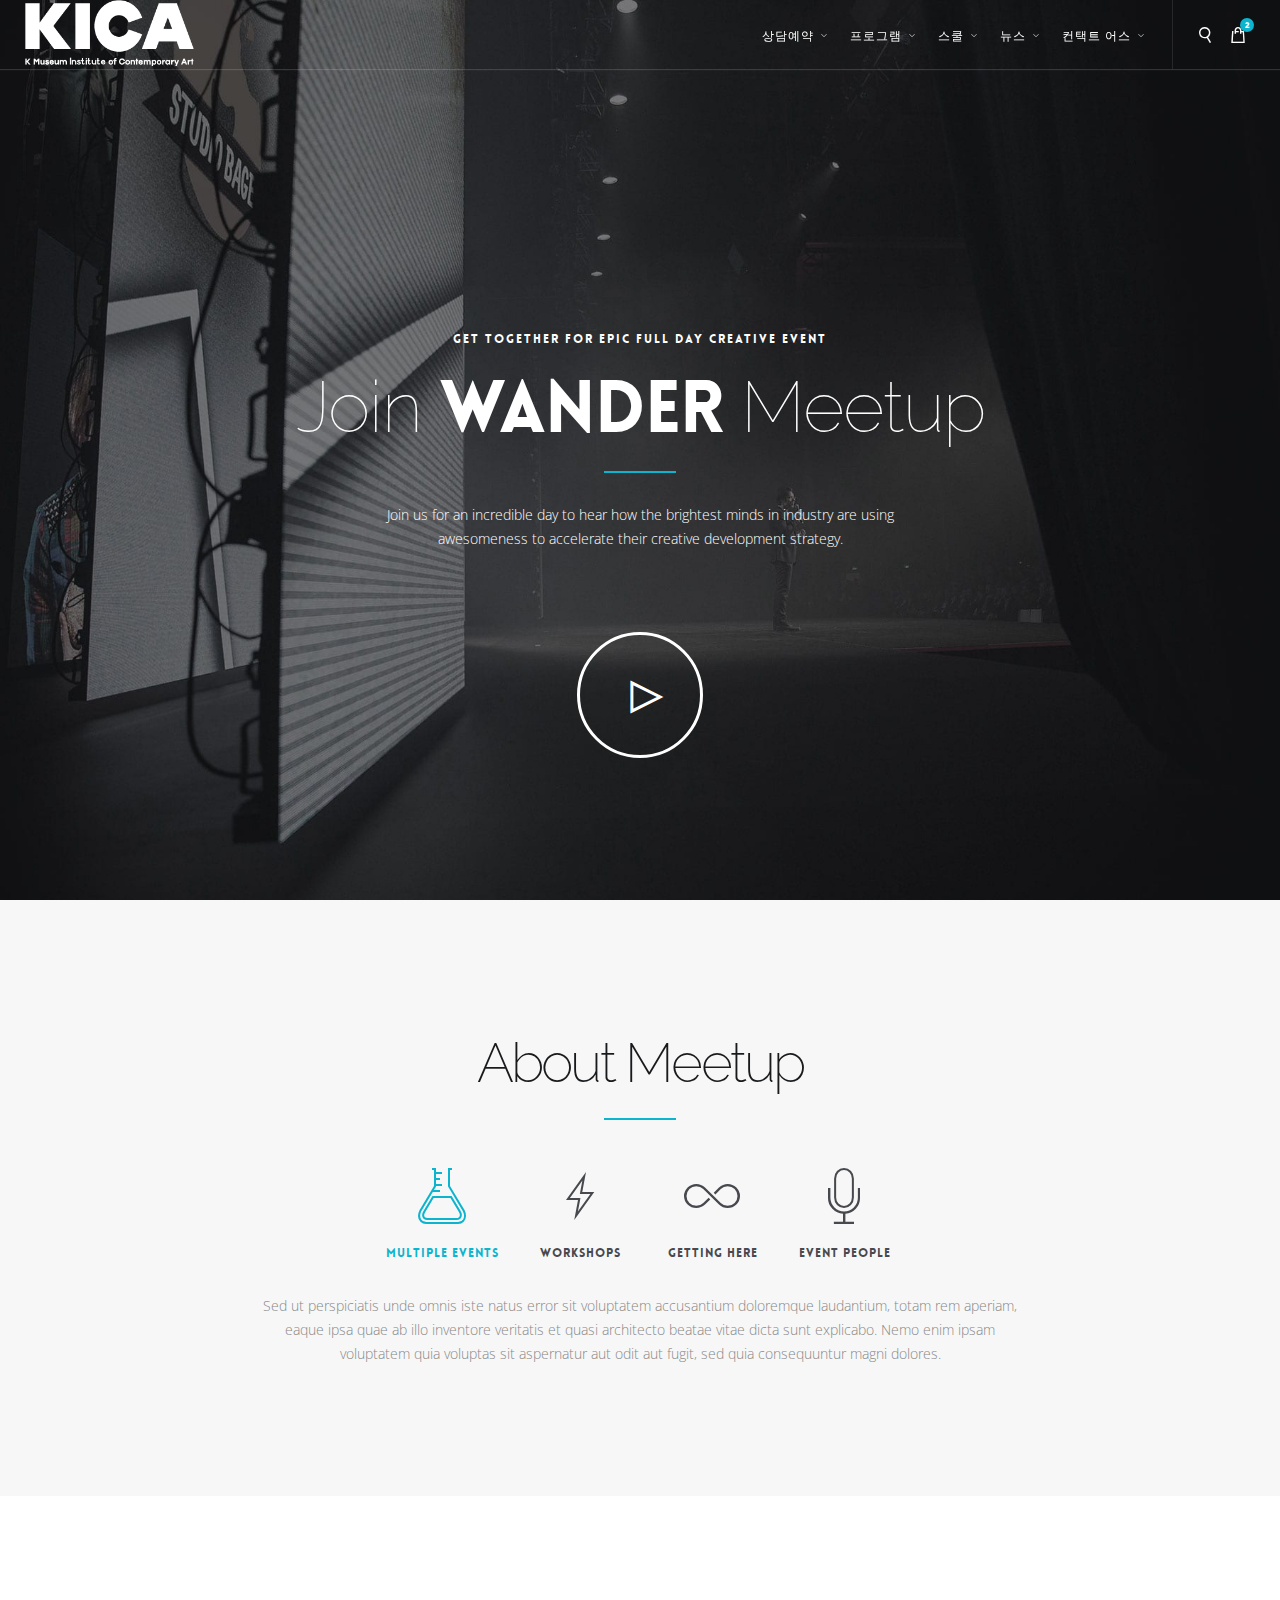
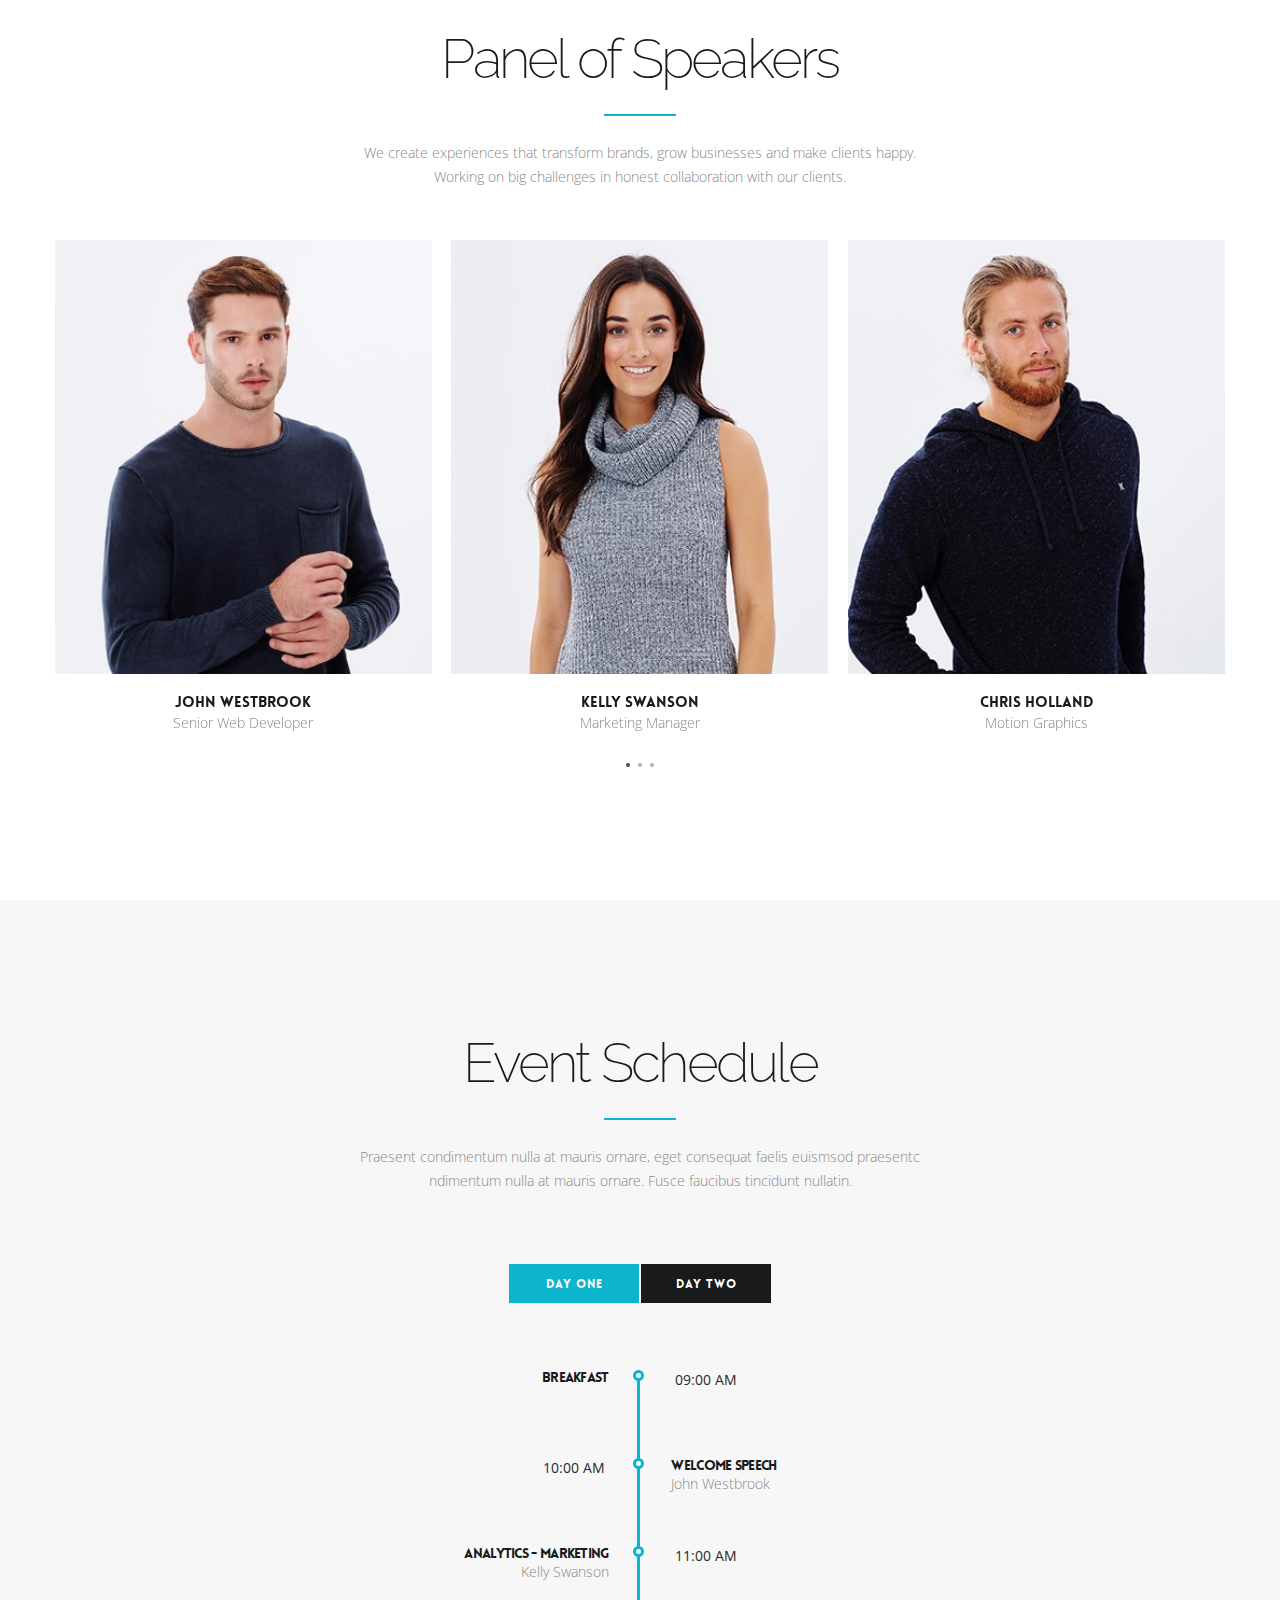
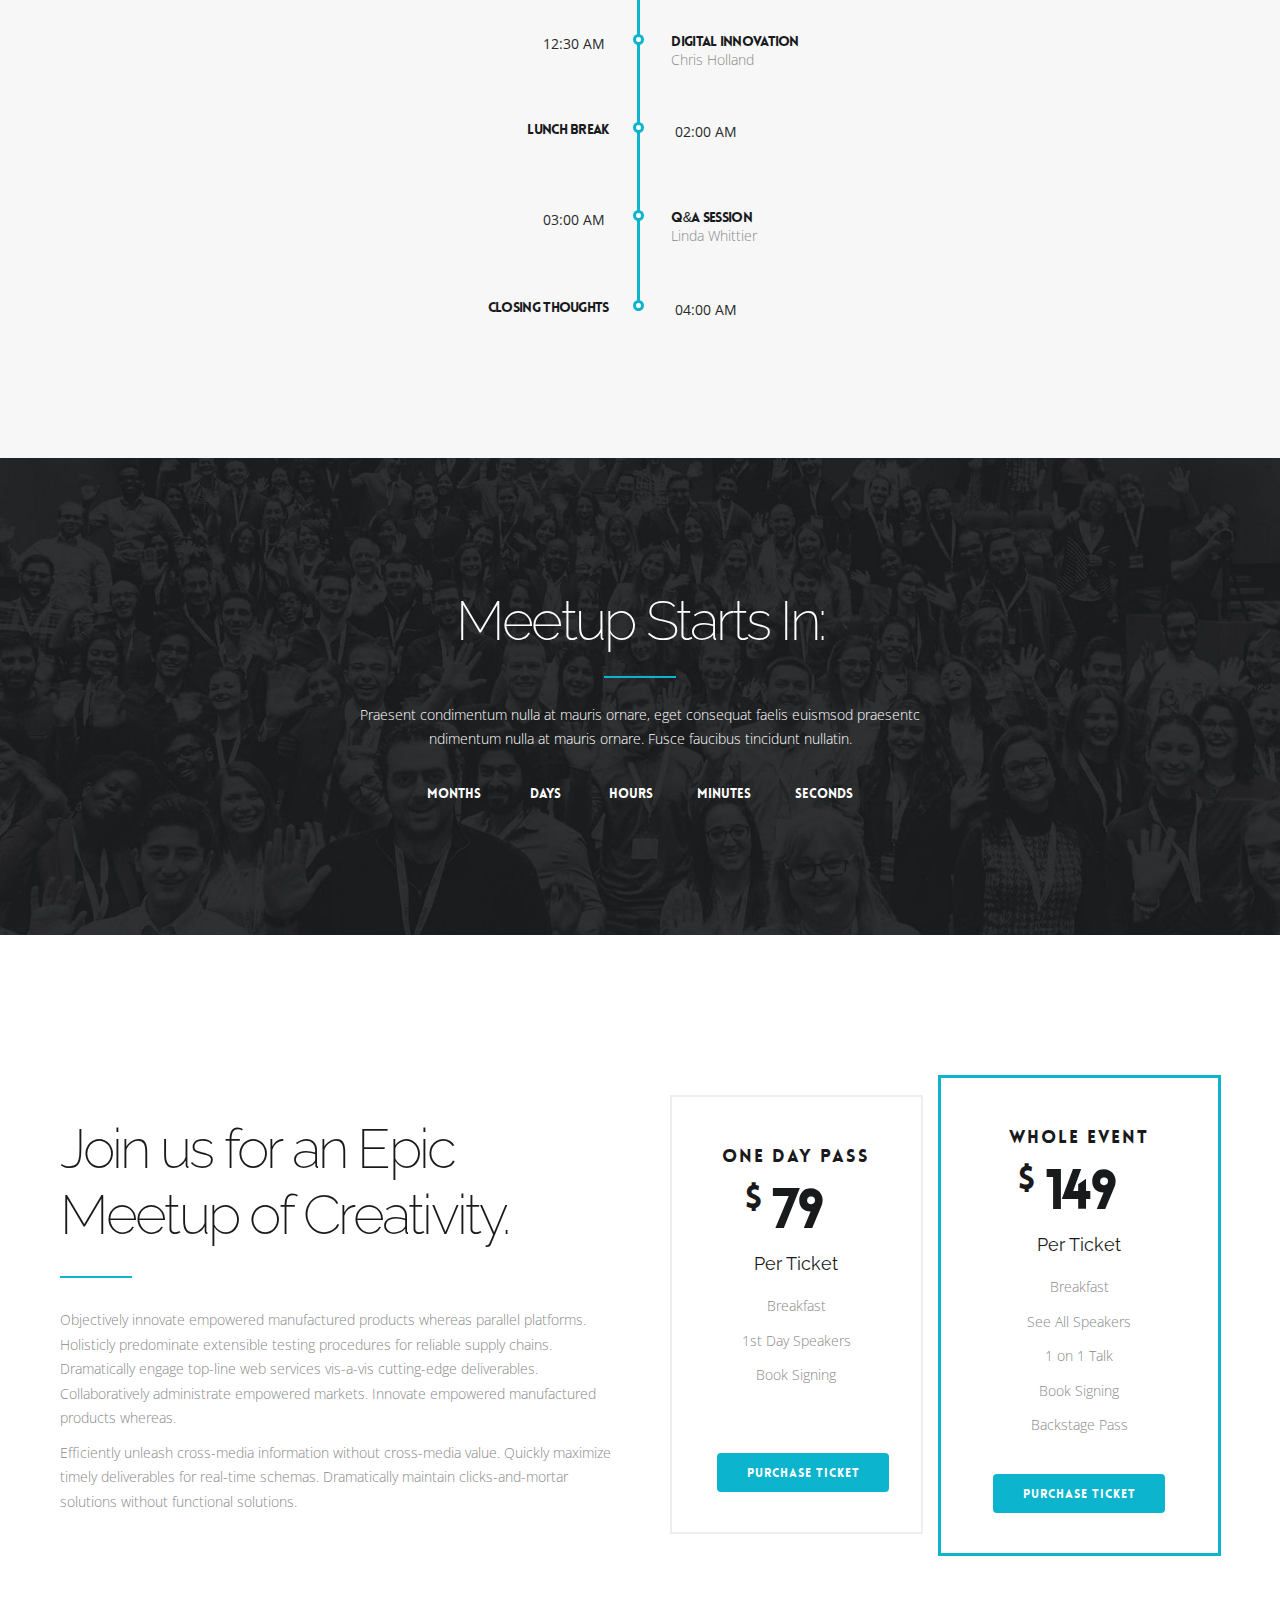
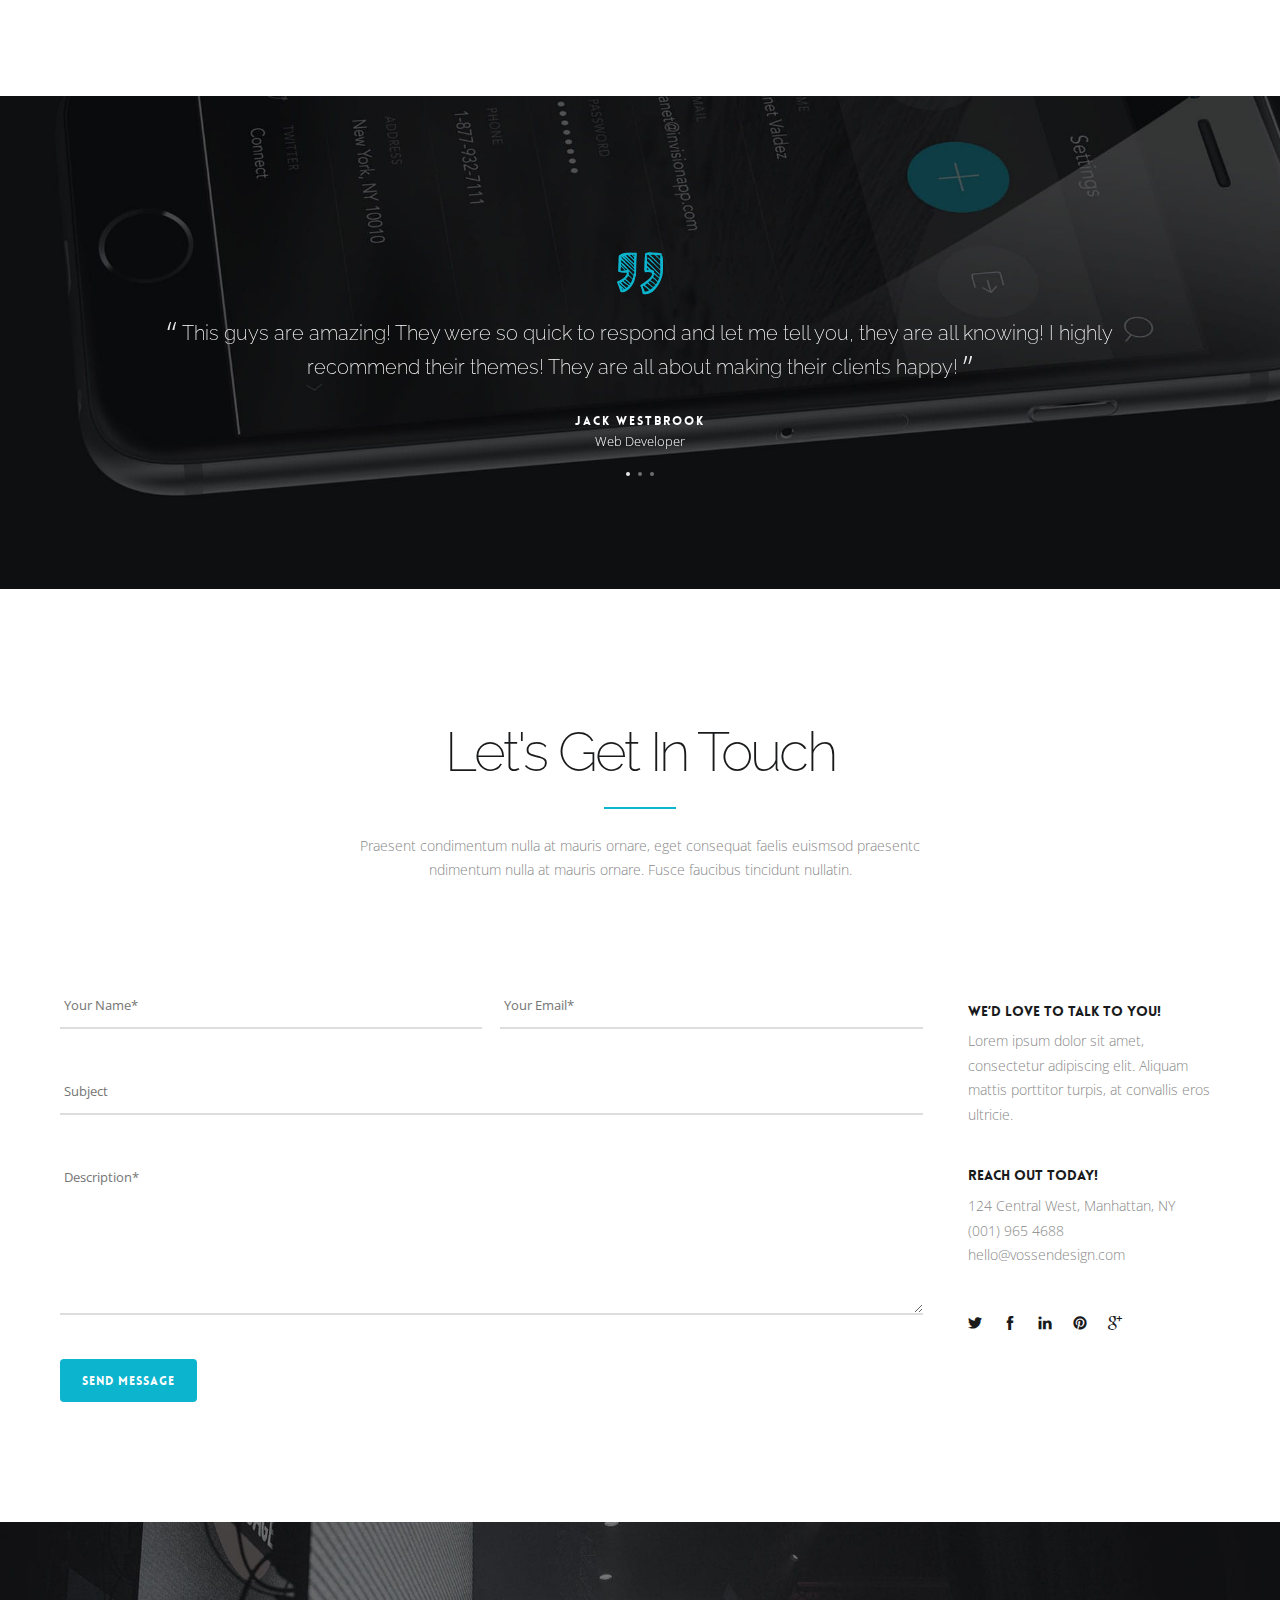
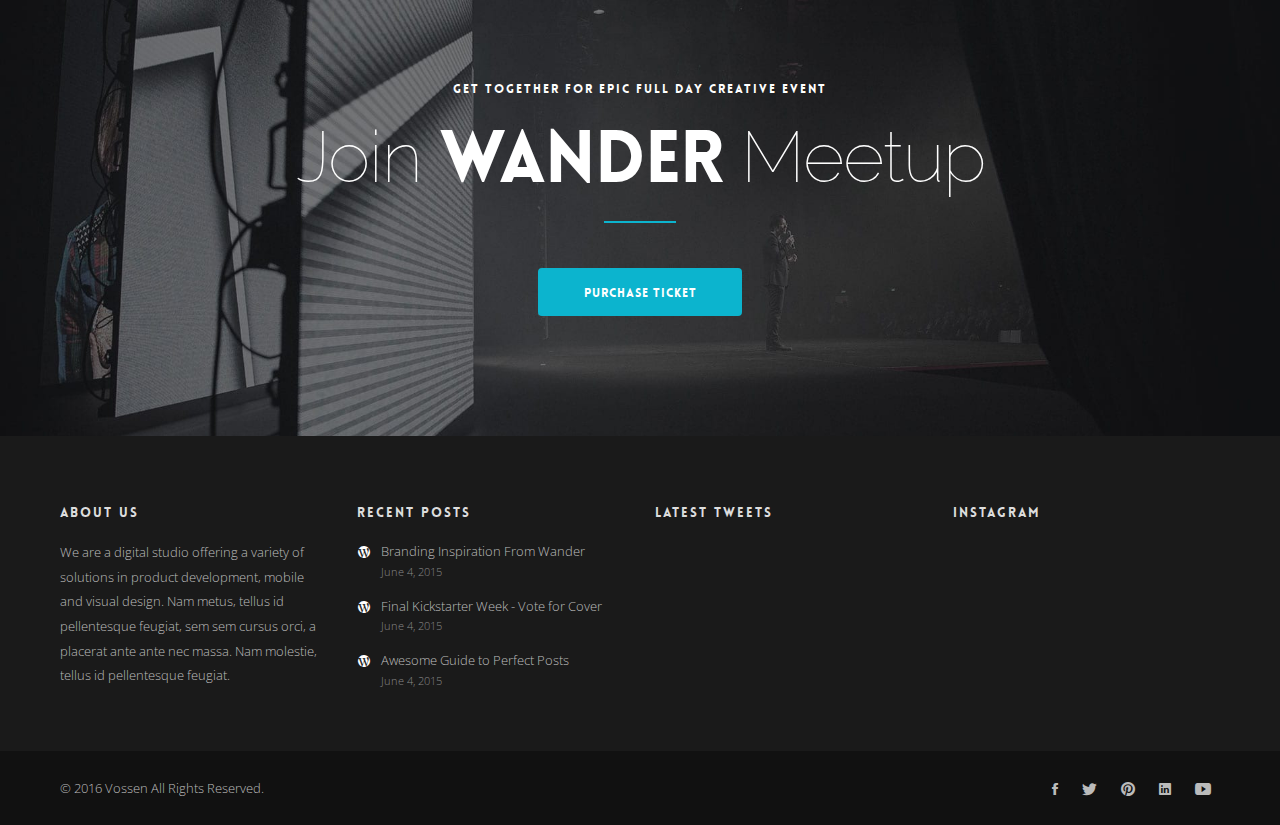
==== commit 79ebe8ab: "190407_1" ====
--- a/home-event.html
+++ b/home-event.html
@@ -1,27 +1,27 @@
 <!DOCTYPE html>
 <html lang="en">
-    <head>  
+    <head>
         <meta charset="utf-8">
         <meta http-equiv="X-UA-Compatible" content="IE=edge">
         <meta name="viewport" content="width=device-width, initial-scale=1">
-        <title>Wander - Multipurpose HTML Template</title> 
-        <link href="img/assets/favicon.png" rel="icon" type="image/png"> 
-        <link href="css/plugins.css" rel="stylesheet" type="text/css">   
-        <link href="css/theme.css" rel="stylesheet" type="text/css">   
+        <title>Wander - Multipurpose HTML Template</title>
+        <link href="img/assets/favicon.png" rel="icon" type="image/png">
+        <link href="css/plugins.css" rel="stylesheet" type="text/css">
+        <link href="css/theme.css" rel="stylesheet" type="text/css">
         <link href="css/ionicons.min.css" rel="stylesheet" type="text/css">
         <link href="css/et-line-icons.css" rel="stylesheet" type="text/css">
-        <link href="css/themify-icons.css" rel="stylesheet" type="text/css"> 
+        <link href="css/themify-icons.css" rel="stylesheet" type="text/css">
         <link href="fonts/lovelo/stylesheet.css" rel="stylesheet" type="text/css">
         <link href='https://fonts.googleapis.com/css?family=Raleway:100,200,300,400%7COpen+Sans:400,300' rel='stylesheet' type='text/css'>
-        <link href="css/custom.css" rel="stylesheet" type="text/css"> 
+        <link href="css/custom.css" rel="stylesheet" type="text/css">
         <link href="css/colors/blue.css" id="color-scheme" rel="stylesheet" type="text/css">
     </head>
-    <body> 
-        
+    <body>
+
         <!-- Start Header -->
         <nav class="navbar navbar-default fullwidth transparent">
             <div class="container">
-                
+
                 <div class="navbar-header">
                     <div class="container">
                         <button type="button" class="navbar-toggle collapsed" data-toggle="collapse" data-target="#navbar" aria-expanded="false" aria-controls="navbar">
@@ -30,16 +30,16 @@
                             <span class="icon-bar middle-bar"></span>
                             <span class="icon-bar bottom-bar"></span>
                         </button>
-                        <a class="navbar-brand" href="#"><img src="img/assets/logo-light.png" class="logo-light" alt="#"><img src="img/assets/logo-dark.png" class="logo-dark" alt="#"></a> 
+                        <a class="navbar-brand" href="#"><img src="img/assets/logo-white.png" class="logo-light" alt="#"><img src="img/assets/logo-black.png" class="logo-dark" alt="#"></a>
                     </div>
                 </div>
 
                 <div id="navbar" class="navbar-collapse collapse">
                     <div class="container">
                         <ul class="nav navbar-nav menu-right">
-                        
-                            <li class="dropdown megamenu"><a class="dropdown-toggle">Home<i class="ti-angle-down"></i></a>
-                                <ul class="dropdown-menu fullwidth">
+
+                            <li class="dropdown megamenu"><a class="dropdown-toggle">상담예약<i class="ti-angle-down"></i></a>
+                                <!-- <ul class="dropdown-menu fullwidth">
                                     <li class="megamenu-content withdesc">
                                         <div class="row">
                                             <div class="col-md-15 mg-col">
@@ -84,47 +84,47 @@
                                             </div>
                                         </div>
                                     </li>
-                                </ul> 
-                            </li> 
-                            
-                            <li class="dropdown"><a class="dropdown-toggle">Pages<i class="ti-angle-down"></i></a> 
-                                <ul class="dropdown-menu">    
-                                    <li><a href="pages-about-us.html">About Us</a></li> 
+                                </ul> -->
+                            </li>
+
+                            <li class="dropdown"><a class="dropdown-toggle">프로그램<i class="ti-angle-down"></i></a>
+                                <!-- <ul class="dropdown-menu">
+                                    <li><a href="pages-about-us.html">About Us</a></li>
                                     <li><a href="pages-about-us-two.html">About Us Two</a></li>
-                                    <li><a href="pages-about-me.html">About Me</a></li> 
-                                    <li><a href="pages-services.html">Services</a></li> 
-                                    <li><a href="pages-services-two.html">Services Two</a></li>   
+                                    <li><a href="pages-about-me.html">About Me</a></li>
+                                    <li><a href="pages-services.html">Services</a></li>
+                                    <li><a href="pages-services-two.html">Services Two</a></li>
                                     <li><a href="pages-404.html">404 Page</a></li>
                                     <li><a href="pages-pricing.html">Price List</a></li>
-                                    <li class="dropdown dropdown-submenu"><a href="pages-contact-modern.html" class="dropdown-toggle">Contact<i class="ti-angle-right"></i></a>  
+                                    <li class="dropdown dropdown-submenu"><a href="pages-contact-modern.html" class="dropdown-toggle">Contact<i class="ti-angle-right"></i></a>
                                         <ul class="dropdown-menu">
                                             <li><a href="pages-contact-modern.html">Contact Modern</a></li>
                                             <li><a href="pages-contact-creative.html">Contact Creative</a></li>
                                             <li><a href="pages-contact-simple.html">Contact Simple</a></li>
                                         </ul>
-                                    </li> 
-                                </ul> 
+                                    </li>
+                                </ul> -->
                             </li>
-                            
-                            <li class="dropdown megamenu"><a class="dropdown-toggle">Features<i class="ti-angle-down"></i></a> 
-                                <ul class="dropdown-menu fullwidth">
+
+                            <li class="dropdown megamenu"><a class="dropdown-toggle">스쿨<i class="ti-angle-down"></i></a>
+                                <!-- <ul class="dropdown-menu fullwidth">
                                     <li class="megamenu-content withdesc">
                                         <div class="row">
-                                            <div class="col-md-3 mg-col">  
+                                            <div class="col-md-3 mg-col">
                                                 <h5>Interactive</h5>
                                                 <ul class="icon-items">
                                                     <li><a href="features-accordions.html"><i class="ion-navicon-round"></i>Accordions</a></li>
                                                     <li><a href="features-tabs.html"><i class="ion-more"></i>Tabs</a></li>
                                                     <li><a href="features-team.html"><i class="icon ion-android-contact"></i>Team</a></li>
-                                                    <li><a href="features-google-maps.html"><i class="ion-map"></i>Google Maps</a></li> 
+                                                    <li><a href="features-google-maps.html"><i class="ion-map"></i>Google Maps</a></li>
                                                     <li><a href="features-image-columns.html"><i class="ion-image"></i>Image Columns</a></li>
                                                     <li><a href="features-slider-columns.html"><i class="ion-android-image"></i>Slider Columns</a></li>
                                                 </ul>
                                             </div>
-                                            <div class="col-md-3 mg-col">  
+                                            <div class="col-md-3 mg-col">
                                                 <h5>Powerful</h5>
                                                 <ul class="icon-items">
-                                                    <li><a href="features-header-styles.html"><i class="ion-navicon-round"></i>Headers</a></li> 
+                                                    <li><a href="features-header-styles.html"><i class="ion-navicon-round"></i>Headers</a></li>
                                                     <li><a href="features-footer-2.html#footer-2"><i class="ion-paper-airplane"></i>Footer Alt</a></li>
                                                     <li><a href="features-buttons.html"><i class="ion-code-working"></i>Buttons</a></li>
                                                     <li><a href="features-boxes.html"><i class="ion-android-expand"></i>Icon & Text Boxes</a></li>
@@ -132,24 +132,24 @@
                                                     <li><a href="features-countdowns.html"><i class="ion-compass"></i>Countdowns</a></li>
                                                 </ul>
                                             </div>
-                                            <div class="col-md-3 mg-col">  
+                                            <div class="col-md-3 mg-col">
                                                 <h5>Elegant</h5>
                                                 <ul class="icon-items">
                                                     <li><a href="features-typography.html"><i class="ion-asterisk"></i>Typography</a></li>
                                                     <li><a href="features-icons-et-icons.html"><i class="ion-log-in"></i>Et Icons</a></li>
                                                     <li><a href="features-icons-ion.html"><i class="ion-heart"></i>Ion Icons</a></li>
-                                                    <li><a href="features-lists.html"><i class="ion-clipboard"></i>Lists</a></li> 
+                                                    <li><a href="features-lists.html"><i class="ion-clipboard"></i>Lists</a></li>
                                                     <li><a href="features-grid.html"><i class="ion-grid"></i>Grid Columns</a></li>
                                                     <li><a href="features-callouts.html"><i class="ion-android-wifi"></i>Callouts</a></li>
-                                                    
-                                                </ul>
-                                            </div>
-                                            <div class="col-md-3 mg-col"> 
+
+                                                </ul>
+                                            </div>
+                                            <div class="col-md-3 mg-col">
                                                 <h5>Features</h5>
                                                 <ul class="icon-items">
-                                                    <li><a href="features-features.html"><i class="ion-android-star"></i>Features</a></li> 
-                                                    <li><a href="features-progress-bars.html"><i class="ion-wand"></i>Progress Bars</a></li> 
-                                                    <li><a href="features-progress-circles.html"><i class="ion-compass"></i>Progress Circles</a></li> 
+                                                    <li><a href="features-features.html"><i class="ion-android-star"></i>Features</a></li>
+                                                    <li><a href="features-progress-bars.html"><i class="ion-wand"></i>Progress Bars</a></li>
+                                                    <li><a href="features-progress-circles.html"><i class="ion-compass"></i>Progress Circles</a></li>
                                                     <li><a href="features-alerts.html"><i class="ion-radio-waves"></i>Alerts</a></li>
                                                     <li><a href="features-video-embeds.html"><i class="ion-aperture"></i>Videos Embeds</a></li>
                                                     <li><a href="features-sound-embeds.html"><i class="ion-volume-medium"></i>Audio Embeds</a></li>
@@ -157,14 +157,14 @@
                                             </div>
                                         </div>
                                     </li>
-                                </ul> 
+                                </ul> -->
                             </li>
-                            
-                            <li class="dropdown megamenu"><a class="dropdown-toggle">Portfolio<i class="ti-angle-down"></i></a> 
-                                <ul class="dropdown-menu fullwidth">
+
+                            <li class="dropdown megamenu"><a class="dropdown-toggle">뉴스<i class="ti-angle-down"></i></a>
+                                <!-- <ul class="dropdown-menu fullwidth">
                                     <li class="megamenu-content withdesc">
                                         <div class="row">
-                                            <div class="col-md-3 mg-col">  
+                                            <div class="col-md-3 mg-col">
                                                 <h5>Fullwidth</h5>
                                                 <ul class="icon-items">
                                                     <li><a href="portfolio-fullwidth-grid.html">Fullwidth Grid</a></li>
@@ -173,9 +173,9 @@
                                                     <li><a href="portfolio-fullwidth-no-gutter.html">Fullwidth No Gutter</a></li>
                                                 </ul>
                                             </div>
-                                            <div class="col-md-3 mg-col">  
+                                            <div class="col-md-3 mg-col">
                                                 <h5>Boxed</h5>
-                                                <ul class="icon-items"> 
+                                                <ul class="icon-items">
                                                     <li><a href="portfolio-boxed-grid.html">Boxed Grid</a></li>
                                                     <li><a href="portfolio-boxed-masonry.html">Boxed Masonry</a></li>
                                                     <li><a href="portfolio-boxed-metro.html">Boxed Metro</a></li>
@@ -202,41 +202,41 @@
                                             </div>
                                         </div>
                                     </li>
-                                </ul> 
-                            </li> 
-                            
-                            <li class="dropdown"><a class="dropdown-toggle">Blog<i class="ti-angle-down"></i></a> 
+                                </ul> -->
+                            </li>
+
+                            <li class="dropdown"><a class="dropdown-toggle">컨택트 어스<i class="ti-angle-down"></i></a>
+                                <!-- <ul class="dropdown-menu">
+                                    <li><a href="blog-standard.html">Blog Standard</a></li>
+                                    <li><a href="blog-grid.html">Blog Grid</a></li>
+                                    <li><a href="blog-sidebar.html">Blog Sidebar</a></li>
+                                    <li><a href="blog-masonry.html">Blog Masonry</a></li>
+                                    <li><a href="blog-carousel.html">Blog Carousel</a></li>
+                                    <li><a href="blog-post-carousel.html">Post Gallery</a></li>
+                                    <li><a href="blog-post-image.html">Post Image</a></li>
+                                    <li><a href="blog-post-audio.html">Post Audio</a></li>
+                                    <li><a href="blog-post-video.html">Post Video</a></li>
+                                </ul> -->
+                            </li>
+
+                            <!-- <li class="dropdown adjust-pos"><a class="dropdown-toggle">Shop<i class="ti-angle-down"></i></a>
                                 <ul class="dropdown-menu">
-                                    <li><a href="blog-standard.html">Blog Standard</a></li>
-                                    <li><a href="blog-grid.html">Blog Grid</a></li> 
-                                    <li><a href="blog-sidebar.html">Blog Sidebar</a></li> 
-                                    <li><a href="blog-masonry.html">Blog Masonry</a></li> 
-                                    <li><a href="blog-carousel.html">Blog Carousel</a></li>
-                                    <li><a href="blog-post-carousel.html">Post Gallery</a></li> 
-                                    <li><a href="blog-post-image.html">Post Image</a></li> 
-                                    <li><a href="blog-post-audio.html">Post Audio</a></li> 
-                                    <li><a href="blog-post-video.html">Post Video</a></li>    
-                                </ul>
-                            </li>  
-                            
-                            <li class="dropdown adjust-pos"><a class="dropdown-toggle">Shop<i class="ti-angle-down"></i></a> 
-                                <ul class="dropdown-menu">    
-                                    <li><a href="shop-fullwidth.html">Shop Fullwidth</a></li> 
-                                    <li><a href="shop-standard.html">Shop Standard</a></li>   
+                                    <li><a href="shop-fullwidth.html">Shop Fullwidth</a></li>
+                                    <li><a href="shop-standard.html">Shop Standard</a></li>
                                     <li><a href="shop-boxed.html">Shop Boxed</a></li>
-                                    <li><a href="shop-masonry.html">Shop Masonry</a></li>  
+                                    <li><a href="shop-masonry.html">Shop Masonry</a></li>
                                     <li><a href="shop-product.html">Single Product</a></li>
                                     <li><a href="shop-cart.html">Shop Cart</a></li>
-                                    <li><a href="shop-checkout.html">Shop Checkout</a></li> 
+                                    <li><a href="shop-checkout.html">Shop Checkout</a></li>
                                 </ul>
-                            </li>
-                            
+                            </li> -->
+
                             <li class="nav-separator"></li>
                             <li class="nav-icon"><a class="popup-with-zoom-anim search" href="#search-modal"><i class="flaticon-search"></i> <span class="hidden-md">Search</span></a></li>
                             <li id="search-modal" class="zoom-anim-dialog mfp-hide"><form><input type="text" id="search-modal-input" placeholder=" Start typing to search..." autocomplete="off"></form></li>
                             <li class="nav-icon dropdown nav-shop-cart">
                                 <a class="dropdown-toggle"><i class="flaticon-shop"></i><span class="label-items-in-cart">2</span><span class="hidden-md">Your Bag</span></a>
-                                <ul class="dropdown-menu">    
+                                <ul class="dropdown-menu">
                                     <li>
                                         <span class="nav-cart-item">
                                             <img src="img/shop/5.jpg" alt="#">
@@ -262,41 +262,41 @@
                                   </li>
                                 </ul>
                             </li>
-                            
+
                         </ul>
-                        
-                    </div>
-                </div> 
+
+                    </div>
+                </div>
             </div>
         </nav>
         <!-- End Header -->
-            
+
         <!-- Page Hero -->
-        <section class="hero-fullscreen parallax bg-event-1">  
-            <div class="hero-container container">  
-                <div class="hero-content text-center">   
-                    
+        <section class="hero-fullscreen parallax bg-event-1">
+            <div class="hero-container container">
+                <div class="hero-content text-center">
+
                     <div class="col-sm-12 mr-auto white text-center pt120 pt0-xs">
                         <h5 class="subheading">Get together for epic full day creative event</h5>
                         <h1 class="large mt20">Join <span class="bold">Wander</span> Meetup</h1>
-                        <hr class="separator mb30">   
+                        <hr class="separator mb30">
                         <p class="mb80 mb0-xs">Join us for an incredible day to hear how the brightest minds in industry are using<br>awesomeness to accelerate their creative development strategy.</p>
-                        <a href="https://www.youtube.com/watch?v=4Wkr0eXiUNw" class="play-btn popup-video hidden-xs"><i class="ti-control-play"></i></a> 
-                    </div> 
-                    
-                </div>
-            </div>    
+                        <a href="https://www.youtube.com/watch?v=4Wkr0eXiUNw" class="play-btn popup-video hidden-xs"><i class="ti-control-play"></i></a>
+                    </div>
+
+                </div>
+            </div>
         </section>
-        <!-- End Page Hero -->  
-        
-        <!-- About -->  
+        <!-- End Page Hero -->
+
+        <!-- About -->
         <section class="pt120 pb120 bg-grey">
-            <div class="container">                      
-                <div class="row"> 
-                    
+            <div class="container">
+                <div class="row">
+
                     <div class="col-md-8 mr-auto text-center">
                         <h2>About Meetup</h2>
-                        <hr class="separator"> 
+                        <hr class="separator">
                         <div class="icon-tabs-centered">
 
                             <ul id="iconTabs" class="nav nav-tabs nav-tabs-center">
@@ -308,16 +308,16 @@
 
                             <div id="myTabContent" class="tab-content">
 
-                                <div class="tab-pane fade active in" id="tab-i1">                                          
+                                <div class="tab-pane fade active in" id="tab-i1">
                                     <p>Sed ut perspiciatis unde omnis iste natus error sit voluptatem accusantium doloremque laudantium, totam rem aperiam, eaque ipsa quae ab illo inventore veritatis et quasi architecto beatae vitae dicta sunt explicabo. Nemo enim ipsam voluptatem quia voluptas sit aspernatur aut odit aut fugit, sed quia consequuntur magni dolores.</p>
-                                </div> 
-                                <div class="tab-pane fade" id="tab-i2"> 
-                                    <p>Sed scelerisque urna id scelerisque tincidunt. Sed scelerisque laoreet dolor sed aliquam. Duis at eros vehicula, sollicitudin magna elementum, pretium diam. Vivamus bibendum fringilla mauris et rhoncus. Phasellus mattis egestas risus ac tempor. Nam dapibus sodales ornare. Nemo enim ipsam voluptatem quia voluptas sit aspernatur aut odit aut fugit.</p> 
-                                </div> 
-                                <div class="tab-pane fade" id="tab-i3"> 
+                                </div>
+                                <div class="tab-pane fade" id="tab-i2">
+                                    <p>Sed scelerisque urna id scelerisque tincidunt. Sed scelerisque laoreet dolor sed aliquam. Duis at eros vehicula, sollicitudin magna elementum, pretium diam. Vivamus bibendum fringilla mauris et rhoncus. Phasellus mattis egestas risus ac tempor. Nam dapibus sodales ornare. Nemo enim ipsam voluptatem quia voluptas sit aspernatur aut odit aut fugit.</p>
+                                </div>
+                                <div class="tab-pane fade" id="tab-i3">
                                     <p>Sed scelerisque urna id scelerisque tincidunt. Sed scelerisque laoreet dolor sed aliquam. Duis at eros vehicula, sollicitudin magna elementum, pretium diam. Vivamus bibendum fringilla mauris et rhoncus. Phasellus mattis egestas risus ac tempor. Nam dapibus sodales ornare.</p>
-                                </div> 
-                                <div class="tab-pane fade" id="tab-i4"> 
+                                </div>
+                                <div class="tab-pane fade" id="tab-i4">
                                     <p>Sed scelerisque urna id scelerisque tincidunt. Sed scelerisque laoreet dolor sed aliquam. Duis at eros vehicula, sollicitudin magna elementum, pretium diam. Vivamus bibendum fringilla mauris et rhoncus. Sed scelerisque urna id scelerisque tincidunt. Phasellus mattis egestas risus ac tempor. Nam dapibus sodales ornare.</p>
                                 </div>
 
@@ -325,204 +325,204 @@
 
                         </div>
                     </div>
-                    
+
                 </div>
             </div>
         </section>
-        <!-- End About -->    
-        
+        <!-- End About -->
+
         <!-- Speakers -->
-        <section class="pt130 pb120"> 
-            <div class="container">    
-                <div class="row">      
+        <section class="pt130 pb120">
+            <div class="container">
+                <div class="row">
 
                     <div class="col-md-12 section-heading">
                         <h2>Panel of Speakers</h2>
                         <hr class="separator">
-                        <p>We create experiences that transform brands, grow businesses and make clients happy.<br> Working on big challenges in honest collaboration with our clients.</p> 
-                    </div>  
-                    
-                    <div class="team-slider owl-carousel dark-pagination event-speakers"> 
-                        <div class="team"> 
+                        <p>We create experiences that transform brands, grow businesses and make clients happy.<br> Working on big challenges in honest collaboration with our clients.</p>
+                    </div>
+
+                    <div class="team-slider owl-carousel dark-pagination event-speakers">
+                        <div class="team">
                             <div class="team-container">
                                 <div class="team-image">
                                     <img src="img/team/1.jpg" class="img-responsive" alt="" />
-                                </div> 
+                                </div>
                                 <div class="team-caption">
                                     <div>
-                                        <div> 
-                                            <ul> 
+                                        <div>
+                                            <ul>
                                                 <li class="social-icon"><a href="#"><i class="ion-social-facebook"></i></a></li>
                                                 <li class="social-icon"><a href="#"><i class="ion-social-twitter"></i></a></li>
-                                                <li class="social-icon"><a href="#"><i class="ion-social-youtube"></i></a></li> 
-                                            </ul> 
-                                        </div>
-                                    </div>
-                                </div>  
-                            </div> 
+                                                <li class="social-icon"><a href="#"><i class="ion-social-youtube"></i></a></li>
+                                            </ul>
+                                        </div>
+                                    </div>
+                                </div>
+                            </div>
                             <h4>John Westbrook</h4>
                             <p>Senior Web Developer</p>
-                        </div>          
+                        </div>
                         <div class="team">
                             <div class="team-container">
                                 <div class="team-image">
                                     <img src="img/team/2.jpg" class="img-responsive" alt="" />
-                                </div> 
+                                </div>
                                 <div class="team-caption">
                                     <div>
-                                        <div> 
-                                            <ul> 
+                                        <div>
+                                            <ul>
                                                 <li class="social-icon"><a href="#"><i class="ion-social-facebook"></i></a></li>
                                                 <li class="social-icon"><a href="#"><i class="ion-social-twitter"></i></a></li>
-                                                <li class="social-icon"><a href="#"><i class="ion-social-youtube"></i></a></li> 
+                                                <li class="social-icon"><a href="#"><i class="ion-social-youtube"></i></a></li>
                                                 <li class="social-icon"><a href="#"><i class="ion-social-linkedin"></i></a></li>
-                                            </ul> 
-                                        </div>
-                                    </div>
-                                </div>  
-                            </div> 
+                                            </ul>
+                                        </div>
+                                    </div>
+                                </div>
+                            </div>
                             <h4>Kelly Swanson</h4>
                             <p>Marketing Manager</p>
-                        </div>  
+                        </div>
                         <div class="team">
                             <div class="team-container">
                                 <div class="team-image">
                                     <img src="img/team/3.jpg" class="img-responsive" alt="" />
-                                </div> 
+                                </div>
                                 <div class="team-caption">
                                     <div>
                                         <div>
-                                            <ul> 
+                                            <ul>
                                                 <li class="social-icon"><a href="#"><i class="ion-social-facebook"></i></a></li>
                                                 <li class="social-icon"><a href="#"><i class="ion-social-twitter"></i></a></li>
                                                 <li class="social-icon"><a href="#"><i class="ion-social-youtube"></i></a></li>
                                                 <li class="social-icon"><a href="#"><i class="ion-social-dribbble"></i></a></li>
                                                 <li class="social-icon"><a href="#"><i class="ion-social-linkedin"></i></a></li>
-                                            </ul> 
-                                        </div>
-                                    </div>
-                                </div>  
-                            </div>  
+                                            </ul>
+                                        </div>
+                                    </div>
+                                </div>
+                            </div>
                             <h4>Chris Holland</h4>
                             <p>Motion Graphics</p>
-                        </div> 
-                        <div class="team"> 
+                        </div>
+                        <div class="team">
                             <div class="team-container">
                                 <div class="team-image">
                                     <img src="img/team/4.jpg" class="img-responsive" alt="" />
-                                </div> 
+                                </div>
                                 <div class="team-caption">
                                     <div>
                                         <div>
-                                            <ul> 
+                                            <ul>
                                                 <li class="social-icon"><a href="#"><i class="ion-social-facebook"></i></a></li>
                                                 <li class="social-icon"><a href="#"><i class="ion-social-twitter"></i></a></li>
-                                                <li class="social-icon"><a href="#"><i class="ion-social-youtube"></i></a></li> 
-                                            </ul> 
-                                        </div>
-                                    </div>
-                                </div>  
-                            </div> 
+                                                <li class="social-icon"><a href="#"><i class="ion-social-youtube"></i></a></li>
+                                            </ul>
+                                        </div>
+                                    </div>
+                                </div>
+                            </div>
                             <h4>Dave Harper</h4>
                             <p>Lead Designer</p>
-                        </div>          
+                        </div>
                         <div class="team">
                             <div class="team-container">
                                 <div class="team-image">
                                     <img src="img/team/5.jpg" class="img-responsive" alt="" />
-                                </div> 
+                                </div>
                                 <div class="team-caption">
                                     <div>
                                         <div>
-                                            <ul> 
+                                            <ul>
                                                 <li class="social-icon"><a href="#"><i class="ion-social-facebook"></i></a></li>
                                                 <li class="social-icon"><a href="#"><i class="ion-social-twitter"></i></a></li>
-                                                <li class="social-icon"><a href="#"><i class="ion-social-youtube"></i></a></li> 
+                                                <li class="social-icon"><a href="#"><i class="ion-social-youtube"></i></a></li>
                                                 <li class="social-icon"><a href="#"><i class="ion-social-linkedin"></i></a></li>
-                                            </ul> 
-                                        </div>
-                                    </div>
-                                </div>  
-                            </div> 
+                                            </ul>
+                                        </div>
+                                    </div>
+                                </div>
+                            </div>
                             <h4>Tracey Mathis</h4>
                             <p>Graphic Designer</p>
-                        </div> 
+                        </div>
                         <div class="team">
                             <div class="team-container">
                                 <div class="team-image">
                                     <img src="img/team/6.jpg" class="img-responsive" alt="" />
-                                </div> 
+                                </div>
                                 <div class="team-caption">
                                     <div>
                                         <div>
-                                            <ul> 
+                                            <ul>
                                                 <li class="social-icon"><a href="#"><i class="ion-social-facebook"></i></a></li>
                                                 <li class="social-icon"><a href="#"><i class="ion-social-twitter"></i></a></li>
                                                 <li class="social-icon"><a href="#"><i class="ion-social-youtube"></i></a></li>
                                                 <li class="social-icon"><a href="#"><i class="ion-social-dribbble"></i></a></li>
                                                 <li class="social-icon"><a href="#"><i class="ion-social-linkedin"></i></a></li>
-                                            </ul> 
-                                        </div>
-                                    </div>
-                                </div>  
-                            </div>  
+                                            </ul>
+                                        </div>
+                                    </div>
+                                </div>
+                            </div>
                             <h4>William Beck</h4>
                             <p>Web Developer</p>
-                        </div> 
+                        </div>
                         <div class="team">
                             <div class="team-container">
                                 <div class="team-image">
                                     <img src="img/team/7.jpg" class="img-responsive" alt="" />
-                                </div> 
+                                </div>
                                 <div class="team-caption">
                                     <div>
-                                        <div> 
-                                            <ul> 
+                                        <div>
+                                            <ul>
                                                 <li class="social-icon"><a href="#"><i class="ion-social-facebook"></i></a></li>
                                                 <li class="social-icon"><a href="#"><i class="ion-social-twitter"></i></a></li>
                                                 <li class="social-icon"><a href="#"><i class="ion-social-youtube"></i></a></li>
                                                 <li class="social-icon"><a href="#"><i class="ion-social-dribbble"></i></a></li>
-                                            </ul> 
-                                        </div>
-                                    </div>
-                                </div>  
-                            </div>  
+                                            </ul>
+                                        </div>
+                                    </div>
+                                </div>
+                            </div>
                             <h4>Steven Griffin</h4>
                             <p>Marketing Manager</p>
-                        </div> 
-                    </div>
-                        
-                </div>  
+                        </div>
+                    </div>
+
+                </div>
             </div>
         </section>
-        <!-- End Speakers -->    
-        
+        <!-- End Speakers -->
+
         <!-- Schedule -->
         <section class="pt120 pb100 bg-grey">
-            <div class="container"> 
-                <div class="row">			
+            <div class="container">
+                <div class="row">
 
                     <div class="col-md-8 mr-auto text-center mb70">
                         <h2>Event Schedule</h2>
                         <hr class="separator">
                         <p>Praesent condimentum nulla at mauris ornare, eget consequat faelis euismsod praesentc<br>ndimentum nulla at mauris ornare. Fusce faucibus tincidunt nullatin.</p>
-                    </div> 
-
-                    <div class="col-md-12 text-center"> 
-
-                        <div class="buttons-tabs-centered"> 
+                    </div>
+
+                    <div class="col-md-12 text-center">
+
+                        <div class="buttons-tabs-centered">
                             <ul id="buttonTabs" class="nav nav-tabs nav-tabs-center">
                                 <li class="active"><a href="#tab-c1" data-toggle="tab">Day One</a></li>
-                                <li class=""><a href="#tab-c2" data-toggle="tab">Day Two</a></li> 
-                            </ul> 
-                        </div>
-                        
-                        <div id="myTabContent2" class="tab-content"> 
-                            <div class="tab-pane fade active in text-left" id="tab-c1">  
+                                <li class=""><a href="#tab-c2" data-toggle="tab">Day Two</a></li>
+                            </ul>
+                        </div>
+
+                        <div id="myTabContent2" class="tab-content">
+                            <div class="tab-pane fade active in text-left" id="tab-c1">
                                 <div class="timeline">
 
                                     <div class="timeline-block">
-                                        <div class="timeline-bullet"></div> 
+                                        <div class="timeline-bullet"></div>
                                         <div class="timeline-content">
                                             <h2>Breakfast</h2>
                                             <span class="date">09:00 AM</span>
@@ -535,60 +535,60 @@
                                             <h2>Welcome Speech</h2>
                                             <p>John Westbrook</p>
                                             <span class="date">10:00 AM</span>
-                                        </div> 
-                                    </div>
-
-                                    <div class="timeline-block">
-                                        <div class="timeline-bullet"></div> 
+                                        </div>
+                                    </div>
+
+                                    <div class="timeline-block">
+                                        <div class="timeline-bullet"></div>
                                         <div class="timeline-content">
                                             <h2>Analytics - Marketing</h2>
                                             <p>Kelly Swanson</p>
                                             <span class="date">11:00 AM</span>
-                                        </div> 
-                                    </div>
-
-                                    <div class="timeline-block">
-                                        <div class="timeline-bullet"></div> 
+                                        </div>
+                                    </div>
+
+                                    <div class="timeline-block">
+                                        <div class="timeline-bullet"></div>
                                         <div class="timeline-content">
                                             <h2>Digital Innovation</h2>
                                             <p>Chris Holland</p>
                                             <span class="date">12:30 AM</span>
-                                        </div> 
-                                    </div>
-
-                                    <div class="timeline-block">
-                                        <div class="timeline-bullet"></div> 
-                                        <div class="timeline-content">
-                                            <h2>Lunch Break</h2> 
+                                        </div>
+                                    </div>
+
+                                    <div class="timeline-block">
+                                        <div class="timeline-bullet"></div>
+                                        <div class="timeline-content">
+                                            <h2>Lunch Break</h2>
                                             <span class="date">02:00 AM</span>
-                                        </div> 
-                                    </div> 
-
-                                    <div class="timeline-block">
-                                        <div class="timeline-bullet"></div> 
+                                        </div>
+                                    </div>
+
+                                    <div class="timeline-block">
+                                        <div class="timeline-bullet"></div>
                                         <div class="timeline-content">
                                             <h2>Q&amp;A Session</h2>
                                             <p>Linda Whittier</p>
                                             <span class="date">03:00 AM</span>
-                                        </div> 
-                                    </div>   
-
-                                    <div class="timeline-block">
-                                        <div class="timeline-bullet"></div> 
-                                        <div class="timeline-content">
-                                            <h2>Closing Thoughts</h2> 
+                                        </div>
+                                    </div>
+
+                                    <div class="timeline-block">
+                                        <div class="timeline-bullet"></div>
+                                        <div class="timeline-content">
+                                            <h2>Closing Thoughts</h2>
                                             <span class="date">04:00 AM</span>
-                                        </div> 
-                                    </div>     				    
-
-                                </div> 
-                            </div>
-
-                            <div class="tab-pane fade text-left" id="tab-c2"> 
+                                        </div>
+                                    </div>
+
+                                </div>
+                            </div>
+
+                            <div class="tab-pane fade text-left" id="tab-c2">
                                 <div class="timeline">
 
                                     <div class="timeline-block">
-                                        <div class="timeline-bullet"></div> 
+                                        <div class="timeline-bullet"></div>
                                         <div class="timeline-content">
                                             <h2>Book Giveaway</h2>
                                             <span class="date">09:00 AM</span>
@@ -601,54 +601,54 @@
                                             <h2>Workshop</h2>
                                             <p>Alexis Pate</p>
                                             <span class="date">10:00 AM</span>
-                                        </div> 
-                                    </div>
-
-                                    <div class="timeline-block">
-                                        <div class="timeline-bullet"></div> 
+                                        </div>
+                                    </div>
+
+                                    <div class="timeline-block">
+                                        <div class="timeline-bullet"></div>
                                         <div class="timeline-content">
                                             <h2>Digital Innovation</h2>
                                             <p>Linda Whittier</p>
                                             <span class="date">11:00 AM</span>
-                                        </div> 
-                                    </div>
-
-                                    <div class="timeline-block">
-                                        <div class="timeline-bullet"></div> 
+                                        </div>
+                                    </div>
+
+                                    <div class="timeline-block">
+                                        <div class="timeline-bullet"></div>
                                         <div class="timeline-content">
                                             <h2>Marketing Strategy</h2>
                                             <p>Jamie Gossett</p>
                                             <span class="date">12:30 AM</span>
-                                        </div> 
-                                    </div>
-
-                                    <div class="timeline-block">
-                                        <div class="timeline-bullet"></div> 
-                                        <div class="timeline-content">
-                                            <h2>Lunch Break</h2> 
+                                        </div>
+                                    </div>
+
+                                    <div class="timeline-block">
+                                        <div class="timeline-bullet"></div>
+                                        <div class="timeline-content">
+                                            <h2>Lunch Break</h2>
                                             <span class="date">02:00 AM</span>
-                                        </div> 
-                                    </div> 
-
-                                    <div class="timeline-block">
-                                        <div class="timeline-bullet"></div> 
+                                        </div>
+                                    </div>
+
+                                    <div class="timeline-block">
+                                        <div class="timeline-bullet"></div>
                                         <div class="timeline-content">
                                             <h2>Q&amp;A Session</h2>
                                             <p>Kelly Swanson</p>
                                             <span class="date">03:00 AM</span>
-                                        </div> 
-                                    </div>   
-
-                                    <div class="timeline-block">
-                                        <div class="timeline-bullet"></div> 
-                                        <div class="timeline-content">
-                                            <h2>Closing Thoughts</h2> 
+                                        </div>
+                                    </div>
+
+                                    <div class="timeline-block">
+                                        <div class="timeline-bullet"></div>
+                                        <div class="timeline-content">
+                                            <h2>Closing Thoughts</h2>
                                             <span class="date">04:00 AM</span>
-                                        </div> 
-                                    </div>     				    
-
-                                </div> 
-                            </div>   
+                                        </div>
+                                    </div>
+
+                                </div>
+                            </div>
                         </div>
 
                     </div>
@@ -656,11 +656,11 @@
                 </div>
             </div>
         </section>
-        <!-- End Schedule -->   
-        
+        <!-- End Schedule -->
+
         <!-- Countdown -->
         <section class="parallax bg-event-2">
-            <div class="container pt120 pb110"> 
+            <div class="container pt120 pb110">
                 <div class="row">
 
                     <div class="col-md-12 mr-auto text-center">
@@ -668,138 +668,138 @@
                         <hr class="separator">
                         <p class="white">Praesent condimentum nulla at mauris ornare, eget consequat faelis euismsod praesentc<br>ndimentum nulla at mauris ornare. Fusce faucibus tincidunt nullatin.</p>
                         <div data-date="December 26, 2016 12:00:00" id="countdown-timer" class="countdown-big">
-                            <div><h1 id="months"></h1><h6>Months</h6></div> 
-                            <div><h1 id="days"></h1><h6>Days</h6></div> 
-                            <div><h1 id="hours"></h1><h6>Hours</h6></div> 
-                            <div><h1 id="minutes"></h1><h6>Minutes</h6></div> 
+                            <div><h1 id="months"></h1><h6>Months</h6></div>
+                            <div><h1 id="days"></h1><h6>Days</h6></div>
+                            <div><h1 id="hours"></h1><h6>Hours</h6></div>
+                            <div><h1 id="minutes"></h1><h6>Minutes</h6></div>
                             <div><h1 id="seconds"></h1><h6>Seconds</h6></div>
                         </div>
-                    </div> 
-
-                </div> 
+                    </div>
+
+                </div>
             </div>
         </section>
         <!-- End Countdown -->
-        
+
         <!-- Pricing -->
         <section class="pt120 pb120">
             <div class="container">
                 <div class="vertical-align">
 
                     <div class="col-md-6">
-                        <h2>Join us for an Epic<br>Meetup of Creativity.</h2> 
+                        <h2>Join us for an Epic<br>Meetup of Creativity.</h2>
                         <hr class="separator left">
                         <p class="mt30">Objectively innovate empowered manufactured products whereas parallel platforms. Holisticly predominate extensible testing procedures for reliable supply chains. Dramatically engage top-line web services vis-a-vis cutting-edge deliverables. Collaboratively administrate empowered markets. Innovate empowered manufactured products whereas.</p>
-                        <p>Efficiently unleash cross-media information without cross-media value. Quickly maximize timely deliverables for real-time schemas. Dramatically maintain clicks-and-mortar solutions without functional solutions.</p> 
-                    </div> 
-                    
+                        <p>Efficiently unleash cross-media information without cross-media value. Quickly maximize timely deliverables for real-time schemas. Dramatically maintain clicks-and-mortar solutions without functional solutions.</p>
+                    </div>
+
                     <div class="col-md-6">
                         <div class="col-md-6 price-table event-price">
-                            <div class="price-box"> 
+                            <div class="price-box">
                                 <h4>One Day Pass</h4>
-                                <h2 class="price-price"> 
+                                <h2 class="price-price">
                                     <sup>$</sup>
-                                    <span>79</span> 
+                                    <span>79</span>
                                 </h2>
-                                <div class="price-features">  
+                                <div class="price-features">
                                     <h5>Per Ticket</h5>
-                                    <p>Breakfast</p> 
+                                    <p>Breakfast</p>
                                     <p>1st Day Speakers</p>
-                                    <p>Book Signing</p> 
+                                    <p>Book Signing</p>
                                 </div>
                                 <a href="#" class="btn btn-primary btn-md btn-appear"><span>Purchase Ticket <i class="ion-android-arrow-forward"></i></span></a>
                             </div>
-                        </div>  
+                        </div>
                         <div class="col-md-6 price-table-featured event-price">
-                            <div class="price-box"> 
+                            <div class="price-box">
                                 <h4>Whole Event</h4>
-                                <h2 class="price-price"> 
+                                <h2 class="price-price">
                                     <sup>$</sup>
-                                    <span>149</span> 
+                                    <span>149</span>
                                 </h2>
-                                <div class="price-features">  
+                                <div class="price-features">
                                     <h5>Per Ticket</h5>
-                                    <p>Breakfast</p> 
+                                    <p>Breakfast</p>
                                     <p>See All Speakers</p>
                                     <p>1 on 1 Talk</p>
-                                    <p>Book Signing</p> 
+                                    <p>Book Signing</p>
                                     <p>Backstage Pass</p>
                                 </div>
                                 <a href="#" class="btn btn-primary btn-md btn-appear"><span>Purchase Ticket <i class="ion-android-arrow-forward"></i></span></a>
                             </div>
-                        </div> 
-                    </div> 
-
-                </div>
-            </div>
-        </section>            
-        <!-- End Pricing -->   
-        
-        <!-- Testimonials -->   
-        <section class="parallax bg-app-4"> 
+                        </div>
+                    </div>
+
+                </div>
+            </div>
+        </section>
+        <!-- End Pricing -->
+
+        <!-- Testimonials -->
+        <section class="parallax bg-app-4">
             <div class="container">
-                <div class="row"> 
+                <div class="row">
 
                     <div class="col-md-10 mr-auto">
-                        <div class="testimonials white owl-carousel"> 
-
-                            <div> 
+                        <div class="testimonials white owl-carousel">
+
+                            <div>
                                 <i class="vossen-quote color"></i>
-                                <h4>This guys are amazing! They were so quick to respond and let me tell you, they are all knowing! I highly<br />recommend their themes! They are all about making their clients happy!</h4>  
+                                <h4>This guys are amazing! They were so quick to respond and let me tell you, they are all knowing! I highly<br />recommend their themes! They are all about making their clients happy!</h4>
                                 <h5 class="subheading">Jack Westbrook</h5>
                                 <p>Web Developer</p>
-                            </div> 
+                            </div>
 
                             <div>
                                 <i class="vossen-quote color"></i>
-                                <h4>I have purchased tens of templates from ThemeForest and this one is undoubtedly the best I ever tried.<br />Easy to edit, nicely coded. You guys, you did a great job here!</h4>  
+                                <h4>I have purchased tens of templates from ThemeForest and this one is undoubtedly the best I ever tried.<br />Easy to edit, nicely coded. You guys, you did a great job here!</h4>
                                 <h5 class="subheading">Lindsay Swanson</h5>
                                 <a href="#">Wunderkind Inc</a>
-                            </div> 
+                            </div>
 
                             <div>
                                 <i class="vossen-quote color"></i>
-                                <h4>This is one of the best themes that I bought on ThemeForest. It is well documented and well coded but<br />the best of all is the friendly and quick support behind.</h4>  
+                                <h4>This is one of the best themes that I bought on ThemeForest. It is well documented and well coded but<br />the best of all is the friendly and quick support behind.</h4>
                                 <h5 class="subheading">Jared Jackson</h5>
                                 <p>App Developer</p>
-                            </div> 
-
-                        </div>
-                    </div> 
+                            </div>
+
+                        </div>
+                    </div>
 
                 </div>
             </div>
         </section>
-        <!-- End Testimonials --> 
-        
-        <!-- Start Contact Form -->    
+        <!-- End Testimonials -->
+
+        <!-- Start Contact Form -->
         <section class="pt120 pb100">
             <div class="container">
-                <div class="row">     
-                    
+                <div class="row">
+
                     <div class="col-md-8 mr-auto text-center mb70">
                         <h2>Let's Get In Touch</h2>
                         <hr class="separator">
                         <p>Praesent condimentum nulla at mauris ornare, eget consequat faelis euismsod praesentc<br>ndimentum nulla at mauris ornare. Fusce faucibus tincidunt nullatin.</p>
-                    </div>  
-                    
-                    <div class="contact col-md-9"> 
+                    </div>
+
+                    <div class="contact col-md-9">
                         <div id="message"></div>
                         <!-- Contact Form will be functional only on your server. Upload to your server when testing. -->
-                        <form method="post" action="php/contact-form.php" name="contactform" id="contactform"> 
-                            <fieldset><input name="name" type="text" id="name" placeholder="Your Name*"/></fieldset>  
+                        <form method="post" action="php/contact-form.php" name="contactform" id="contactform">
+                            <fieldset><input name="name" type="text" id="name" placeholder="Your Name*"/></fieldset>
                             <fieldset><input name="email" type="text" id="email" placeholder="Your Email*"/></fieldset>
                             <input name="subject" type="text" id="subject" placeholder="Subject"/>
                             <textarea name="comments" cols="40" rows="3" id="comments" placeholder="Description*"></textarea>
                             <input type="submit" class="submit btn btn-md btn-primary btn-round" id="submit" value="Send Message" />
                         </form>
-                    </div>  
-                    
-                    <div class="col-md-3 contact-side">  
+                    </div>
+
+                    <div class="col-md-3 contact-side">
                         <div class="side-info">
                             <h5>We’d love to talk to you!</h5>
                             <p>Lorem ipsum dolor sit amet, consectetur adipiscing elit. Aliquam mattis porttitor turpis, at convallis eros ultricie.</p>
-                        </div>   
+                        </div>
                         <div class="side-info">
                             <h5>Reach out today!</h5>
                             <p>
@@ -809,40 +809,40 @@
                                 <br>
                                 <a href="#">hello@vossendesign.com</a>
                             </p>
-                        </div>   
+                        </div>
                         <div class="sidebar-share">
                             <ul class="list-inline">
                                 <li><a href="#"><i class="ti-twitter-alt"></i></a></li>
                                 <li><a href="#"><i class="ti-facebook"></i></a></li>
                                 <li><a href="#"><i class="ti-linkedin"></i></a></li>
-                                <li><a href="#"><i class="ti-pinterest-alt"></i></a></li> 
-                                <li><a href="#"><i class="ti-google"></i></a></li> 
+                                <li><a href="#"><i class="ti-pinterest-alt"></i></a></li>
+                                <li><a href="#"><i class="ti-google"></i></a></li>
                             </ul>
-                        </div>  
+                        </div>
                     </div>
 
                 </div>
             </div>
         </section>
         <!-- End Contact Form -->
-        
+
         <!-- Download -->
-        <section class="parallax bg-event-1"> 
+        <section class="parallax bg-event-1">
             <div class="container pt140 pb120">
                 <div class="row pt20">
 
                     <div class="col-sm-12 mr-auto text-center">
                         <h5 class="subheading white">Get together for epic full day creative event</h5>
                         <h1 class="large white mt20">Join <span class="bold">Wander</span> Meetup</h1>
-                        <hr class="separator">  
+                        <hr class="separator">
                         <a href="#" class="btn btn-primary btn-lg btn-appear mt20"><span>Purchase Ticket <i class="ion-android-arrow-forward"></i></span></a>
-                    </div> 
+                    </div>
 
                 </div>
             </div>
         </section>
         <!-- End Download -->
-        
+
         <!-- Footer One -->
         <footer id="footer-1">
 
@@ -852,7 +852,7 @@
 
                         <div class="col-md-3">
                             <h4 class="subheading">About Us</h4>
-                            <p>We are a digital studio offering a variety of solutions in product development, mobile and visual design. Nam metus, tellus id pellentesque feugiat, sem sem cursus orci, a placerat ante ante nec massa. Nam molestie, tellus id pellentesque feugiat.</p> 
+                            <p>We are a digital studio offering a variety of solutions in product development, mobile and visual design. Nam metus, tellus id pellentesque feugiat, sem sem cursus orci, a placerat ante ante nec massa. Nam molestie, tellus id pellentesque feugiat.</p>
                         </div>
 
                         <div class="col-md-3">
@@ -865,8 +865,8 @@
                         </div>
 
                         <div class="col-md-3">
-                            <h4 class="subheading">Latest Tweets</h4>  
-                            <div id="twitter-feed" data-twitter-widget-id="455427632419442688"></div> 
+                            <h4 class="subheading">Latest Tweets</h4>
+                            <div id="twitter-feed" data-twitter-widget-id="455427632419442688"></div>
                         </div>
 
                         <div class="col-md-3">
@@ -875,7 +875,7 @@
                         </div>
 
                     </div>
-                </div>  
+                </div>
             </div>
 
             <div class="footer-copyright">
@@ -888,9 +888,9 @@
                         <div class="col-md-6 col-sm-12">
                             <ul class="social-icons">
                                 <li><a href="#"><i class="icon ion-social-facebook"></i></a></li>
-                                <li><a href="#"><i class="icon ion-social-twitter"></i></a></li> 	 
-                                <li><a href="#"><i class="icon ion-social-pinterest"></i></a></li>  
-                                <li><a href="#"><i class="icon ion-social-linkedin"></i></a></li>   
+                                <li><a href="#"><i class="icon ion-social-twitter"></i></a></li>
+                                <li><a href="#"><i class="icon ion-social-pinterest"></i></a></li>
+                                <li><a href="#"><i class="icon ion-social-linkedin"></i></a></li>
                                 <li><a href="#"><i class="icon ion-social-youtube"></i></a></li>
                             </ul>
                         </div>
@@ -903,12 +903,12 @@
 
         <!-- Start Back To Top -->
         <a id="back-to-top"><i class="icon ion-chevron-up"></i></a>
-        <!-- End Back To Top --> 
-        
+        <!-- End Back To Top -->
+
         <!-- Scripts -->
         <script src="js/jquery.min.js"></script>
         <script src="js/plugins.js"></script>
         <script src="js/scripts.js"></script>
 
     </body>
-</html>+</html>
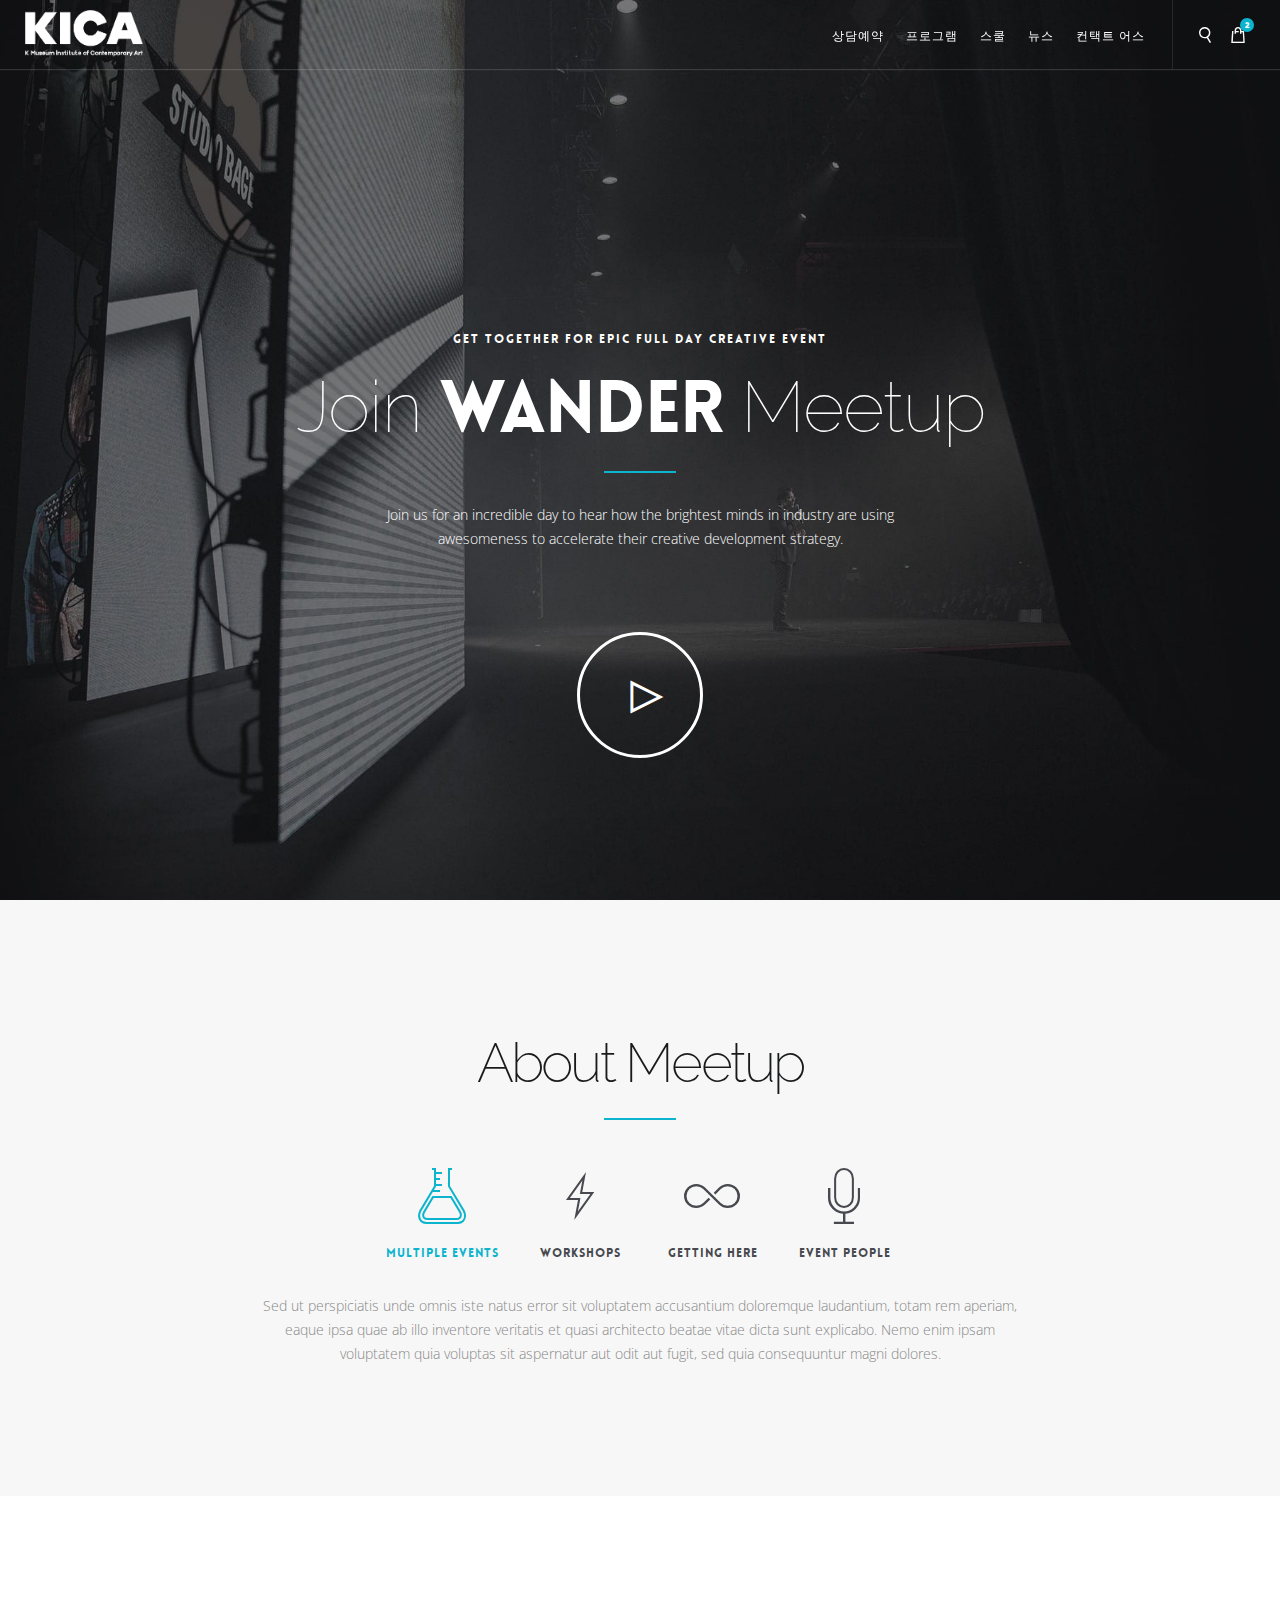
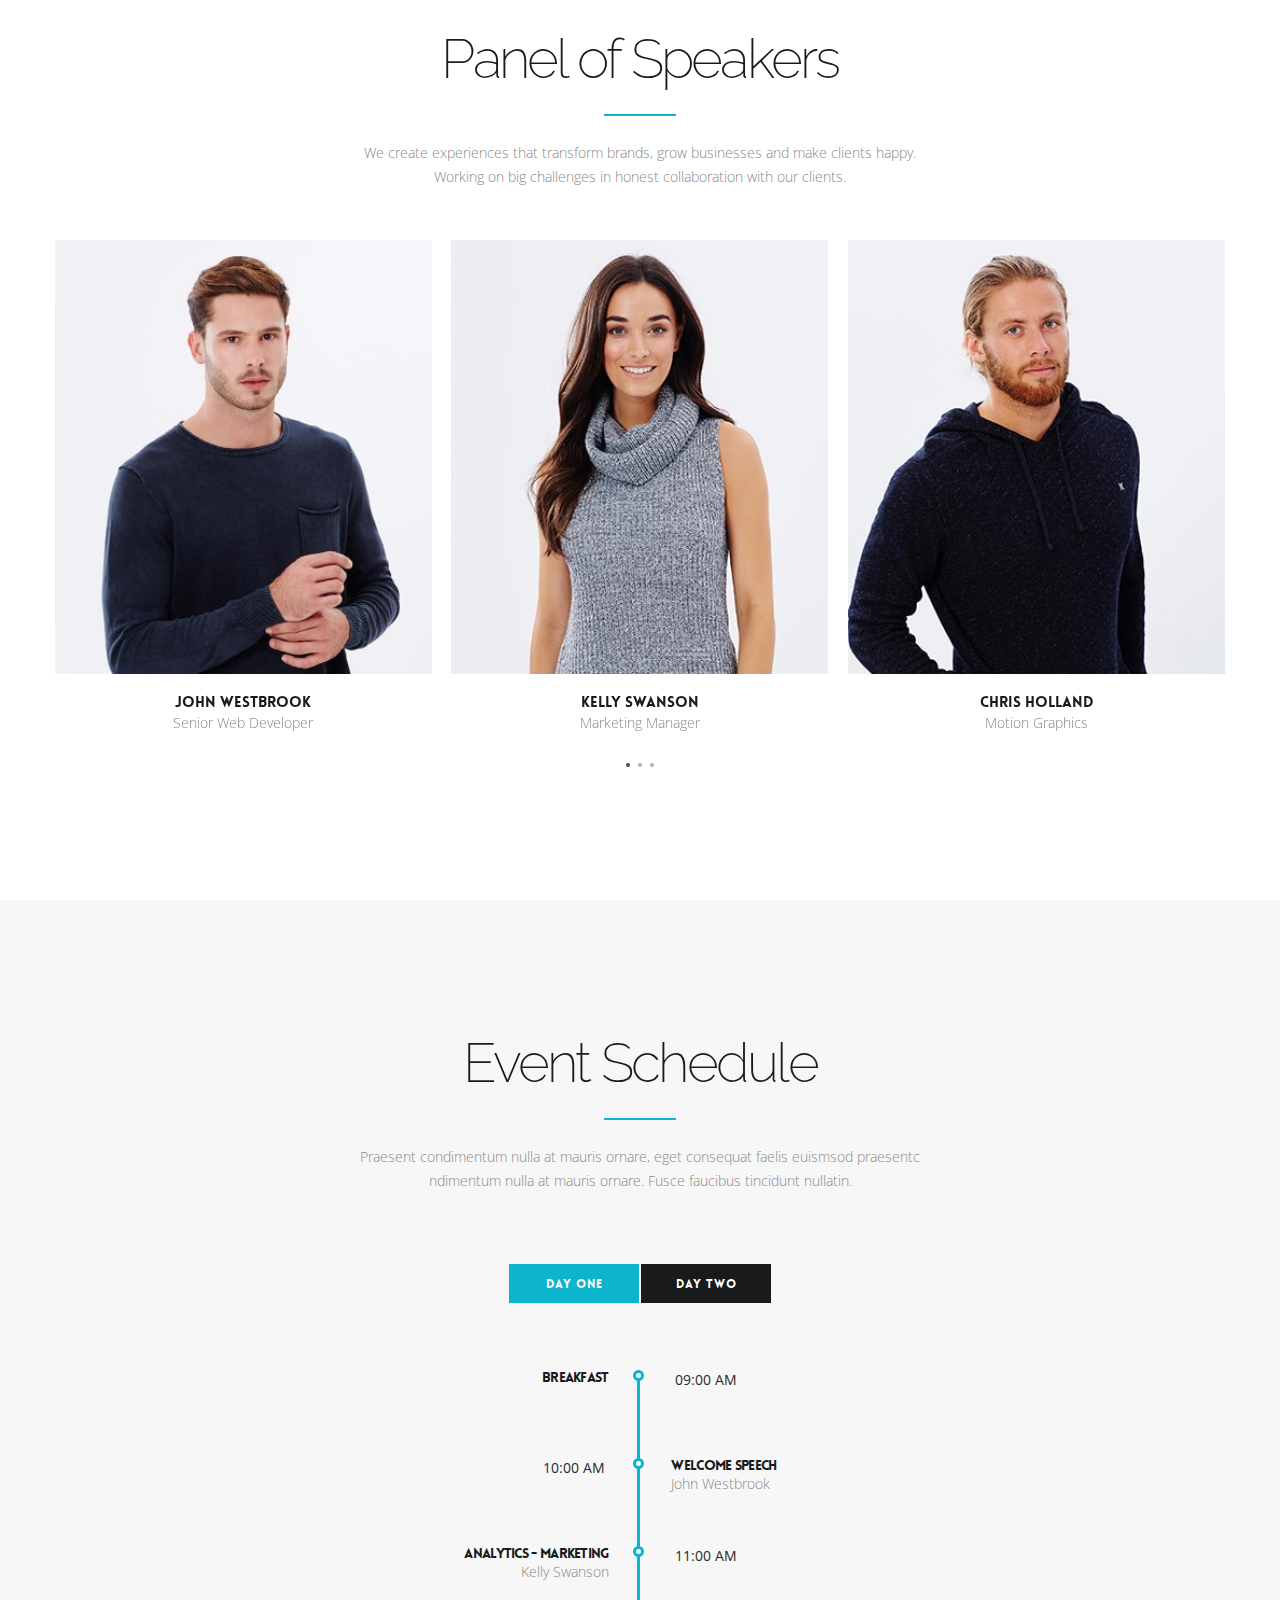
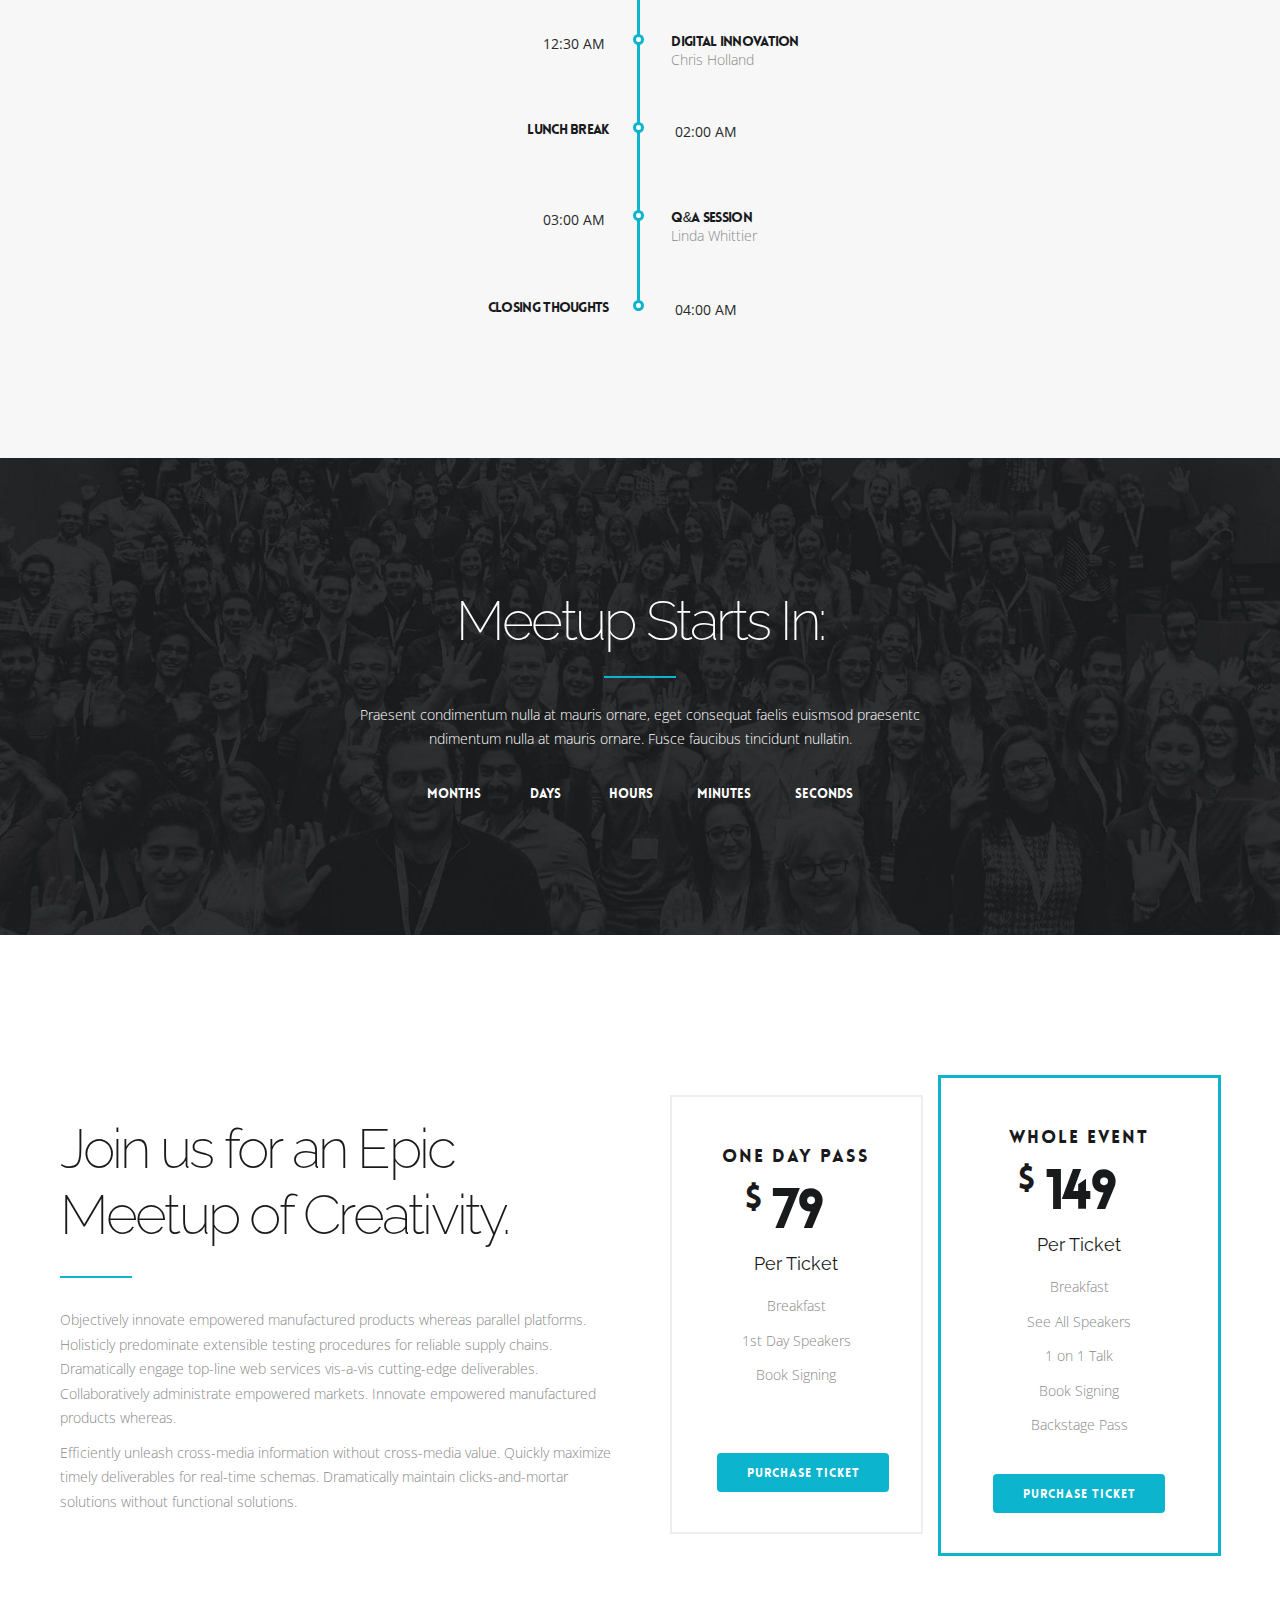
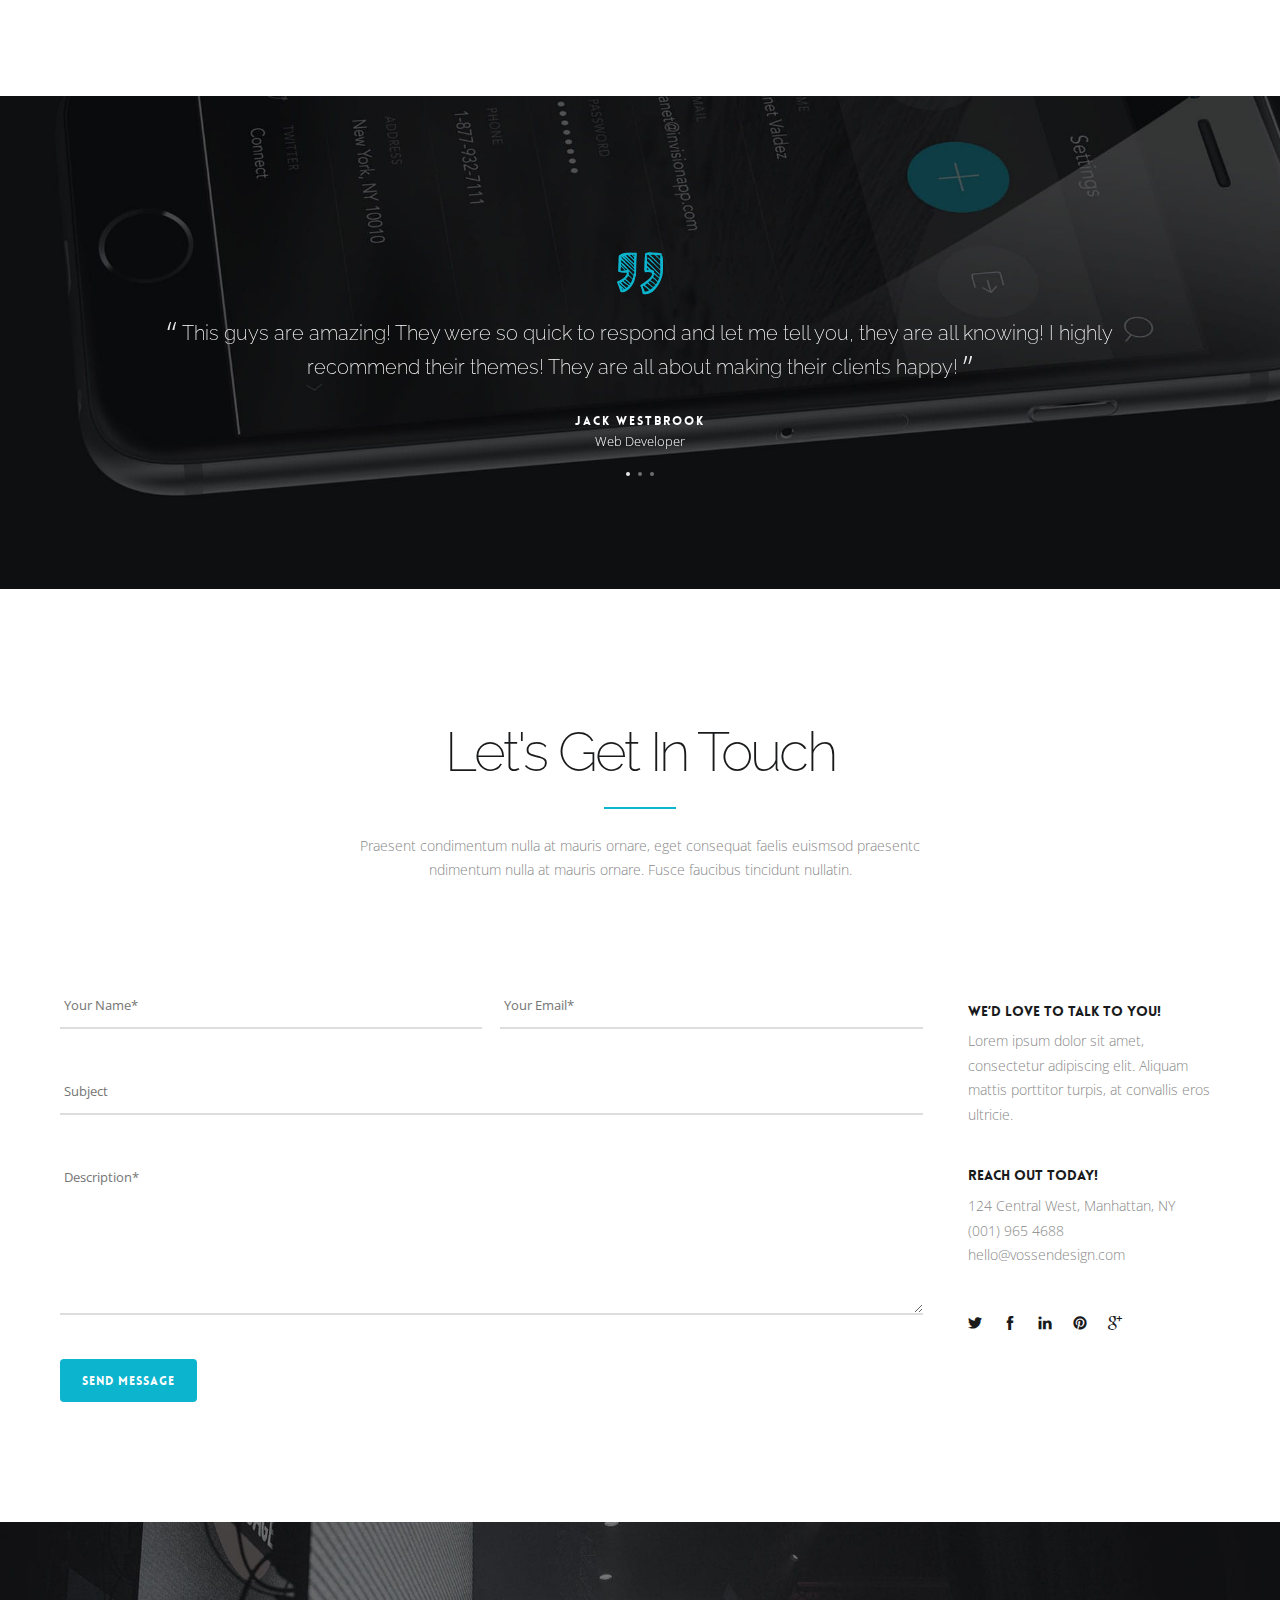
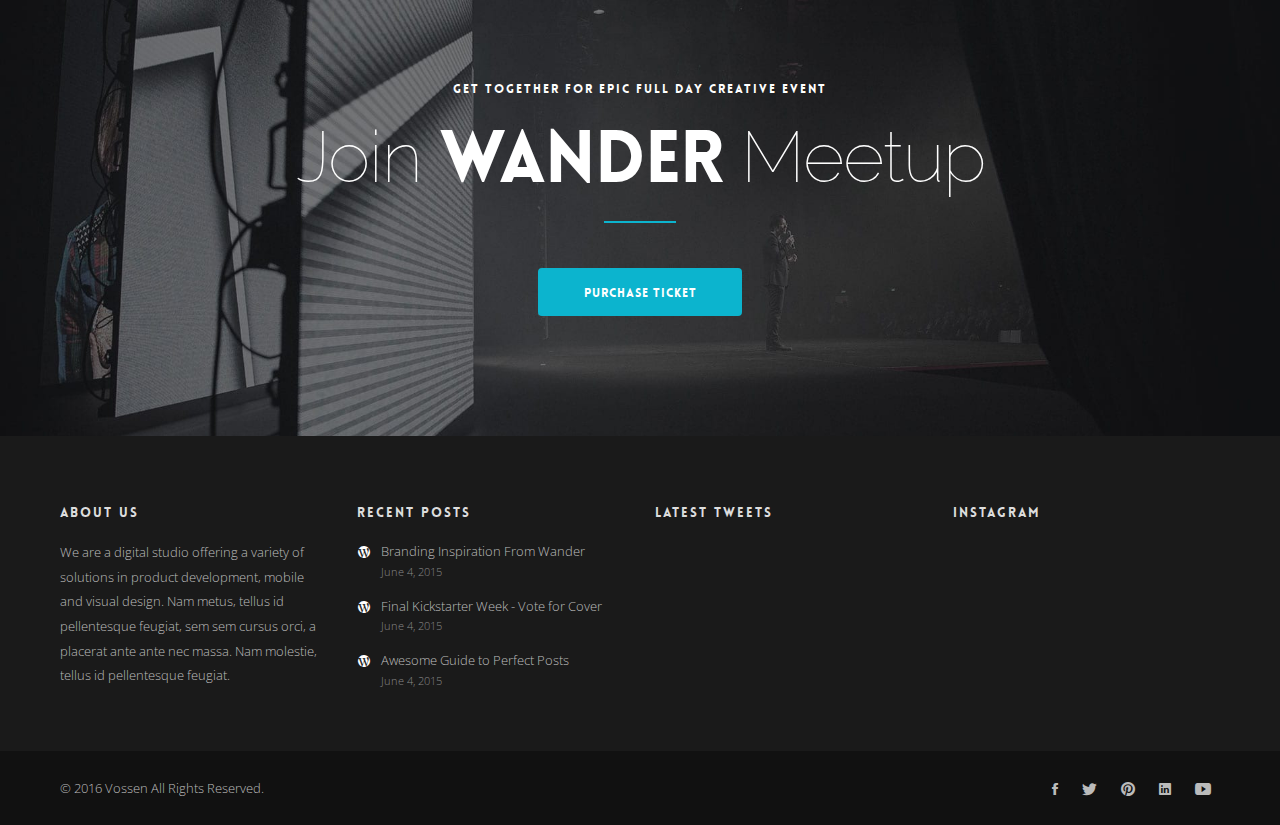
==== commit 14e39d18: "190407_2" ====
--- a/home-event.html
+++ b/home-event.html
@@ -38,7 +38,7 @@
                     <div class="container">
                         <ul class="nav navbar-nav menu-right">
 
-                            <li class="dropdown megamenu"><a class="dropdown-toggle">상담예약<i class="ti-angle-down"></i></a>
+                            <li class="dropdown megamenu"><a class="dropdown-toggle">상담예약</a>
                                 <!-- <ul class="dropdown-menu fullwidth">
                                     <li class="megamenu-content withdesc">
                                         <div class="row">
@@ -87,7 +87,7 @@
                                 </ul> -->
                             </li>
 
-                            <li class="dropdown"><a class="dropdown-toggle">프로그램<i class="ti-angle-down"></i></a>
+                            <li class="dropdown"><a class="dropdown-toggle">프로그램</a>
                                 <!-- <ul class="dropdown-menu">
                                     <li><a href="pages-about-us.html">About Us</a></li>
                                     <li><a href="pages-about-us-two.html">About Us Two</a></li>
@@ -106,7 +106,7 @@
                                 </ul> -->
                             </li>
 
-                            <li class="dropdown megamenu"><a class="dropdown-toggle">스쿨<i class="ti-angle-down"></i></a>
+                            <li class="dropdown megamenu"><a class="dropdown-toggle">스쿨</a>
                                 <!-- <ul class="dropdown-menu fullwidth">
                                     <li class="megamenu-content withdesc">
                                         <div class="row">
@@ -160,7 +160,7 @@
                                 </ul> -->
                             </li>
 
-                            <li class="dropdown megamenu"><a class="dropdown-toggle">뉴스<i class="ti-angle-down"></i></a>
+                            <li class="dropdown megamenu"><a class="dropdown-toggle">뉴스</a>
                                 <!-- <ul class="dropdown-menu fullwidth">
                                     <li class="megamenu-content withdesc">
                                         <div class="row">
@@ -205,7 +205,7 @@
                                 </ul> -->
                             </li>
 
-                            <li class="dropdown"><a class="dropdown-toggle">컨택트 어스<i class="ti-angle-down"></i></a>
+                            <li class="dropdown"><a class="dropdown-toggle">컨택트 어스</a>
                                 <!-- <ul class="dropdown-menu">
                                     <li><a href="blog-standard.html">Blog Standard</a></li>
                                     <li><a href="blog-grid.html">Blog Grid</a></li>
--- a/css/theme.css
+++ b/css/theme.css
@@ -1046,6 +1046,7 @@
 	}
 	.navbar-brand img {
 		max-height: 100%;
+		padding: 0.5rem;
 	}
 	.navbar-toggle {
 		display: block;
@@ -1400,6 +1401,7 @@
 	.navbar-default.transparent.nav-small .logo-dark,
 	.navbar-default.transparent .logo-light {
 		opacity: 1;
+		padding: 1rem;
 	}
 	nav.navbar.transparent li.nav-separator {
 		border-left: 1px solid rgba(255,255,255,0.1);
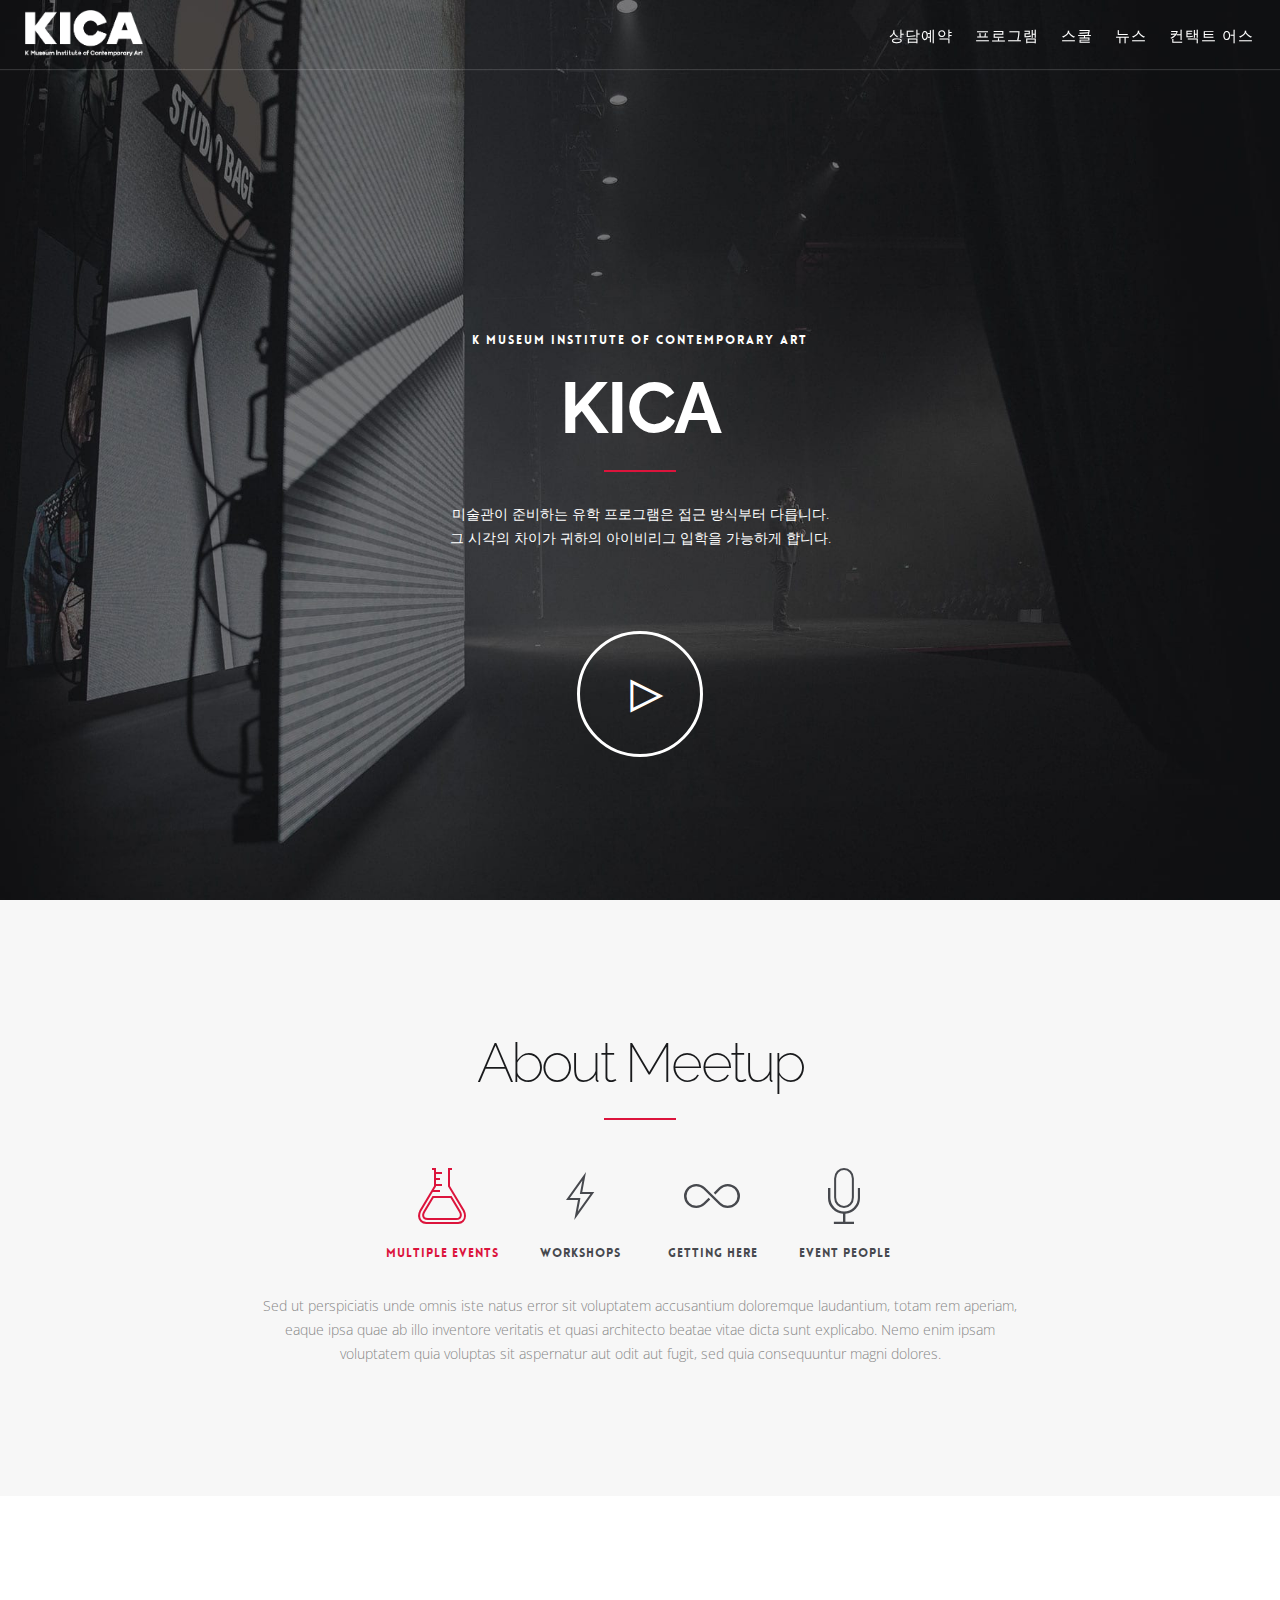
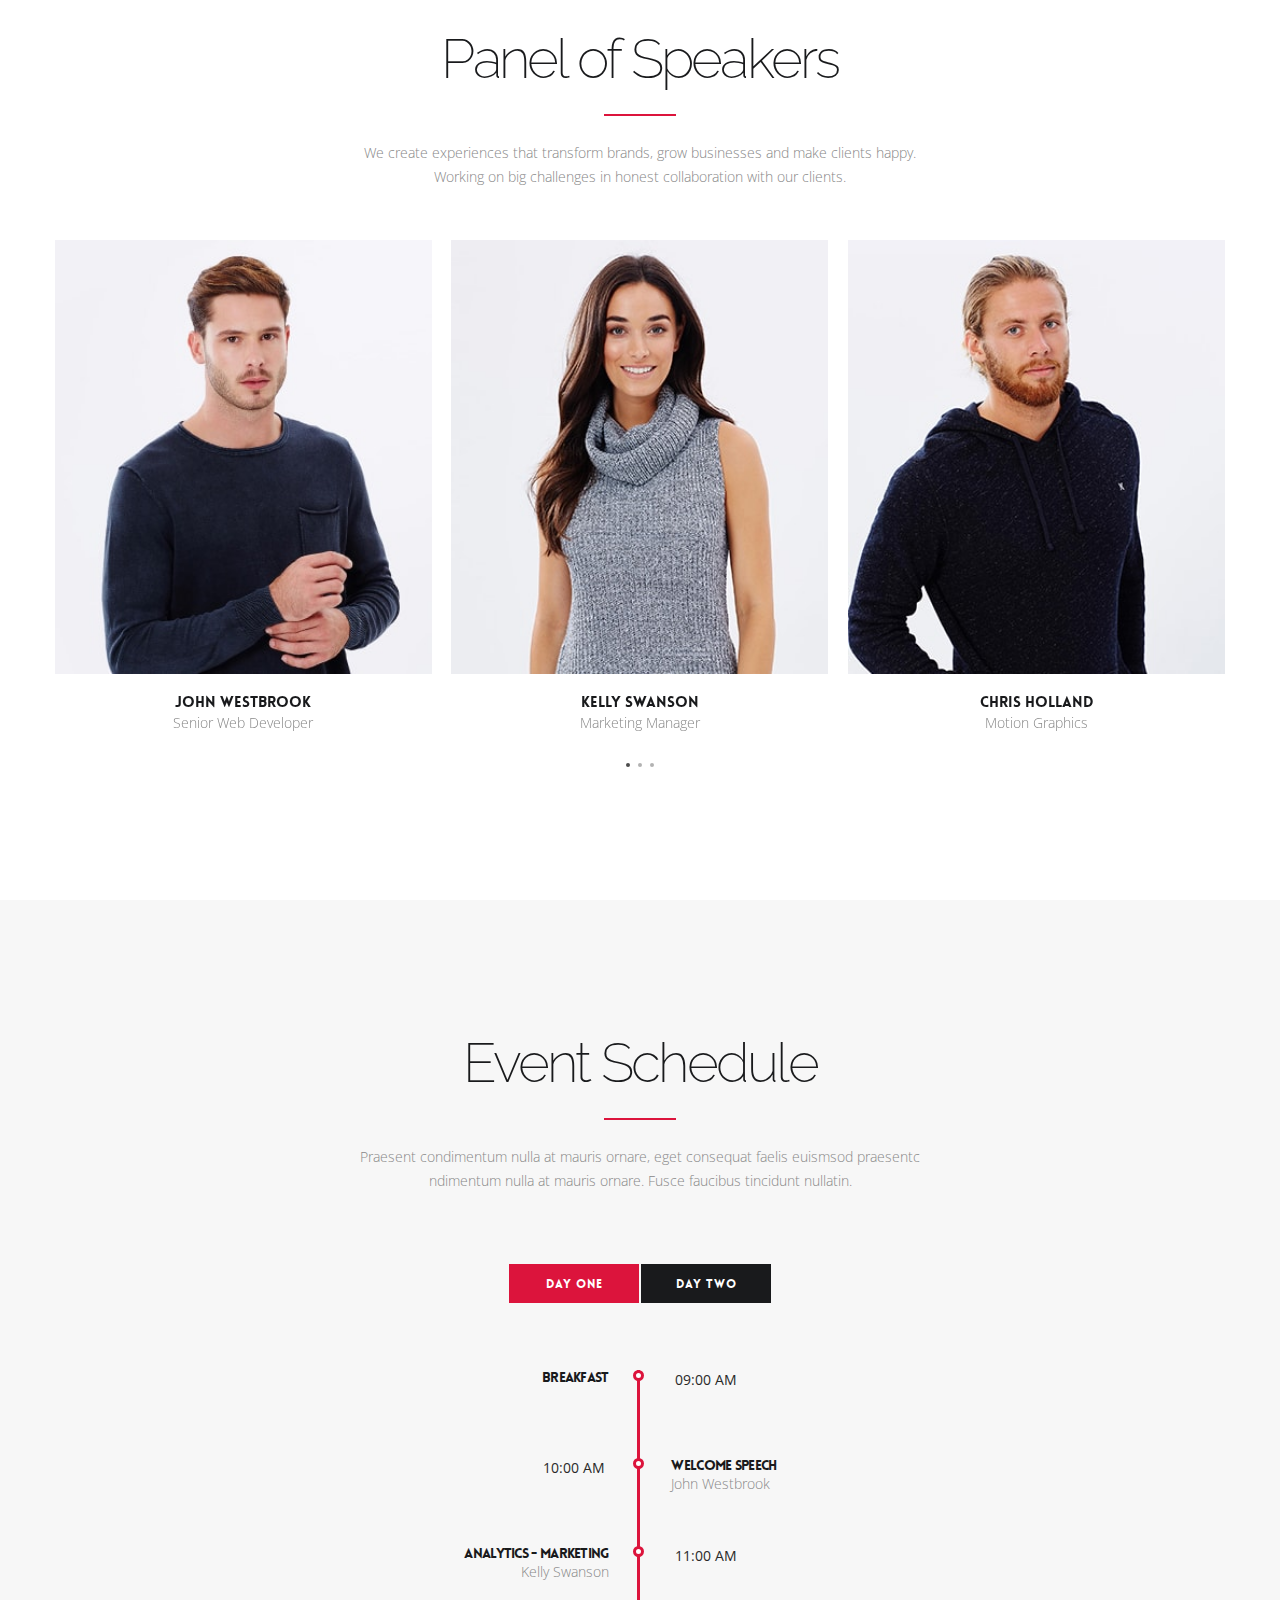
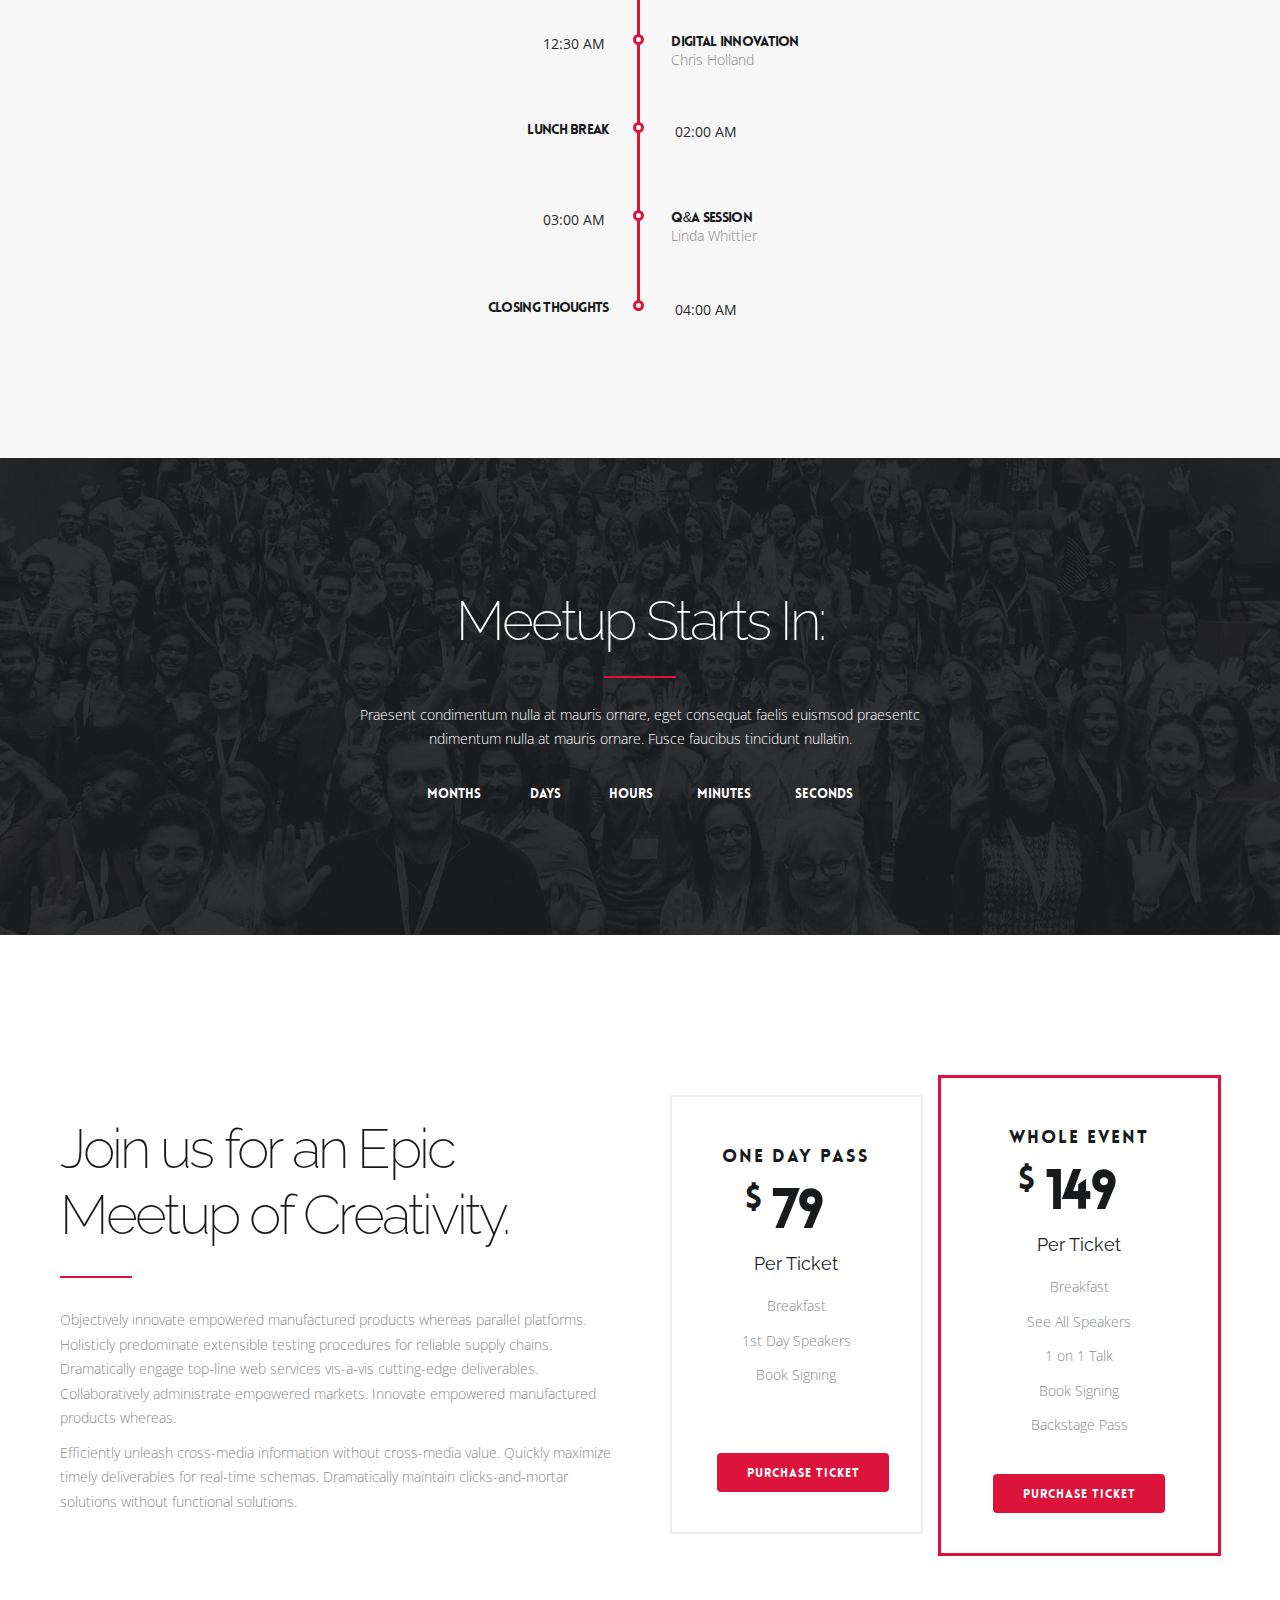
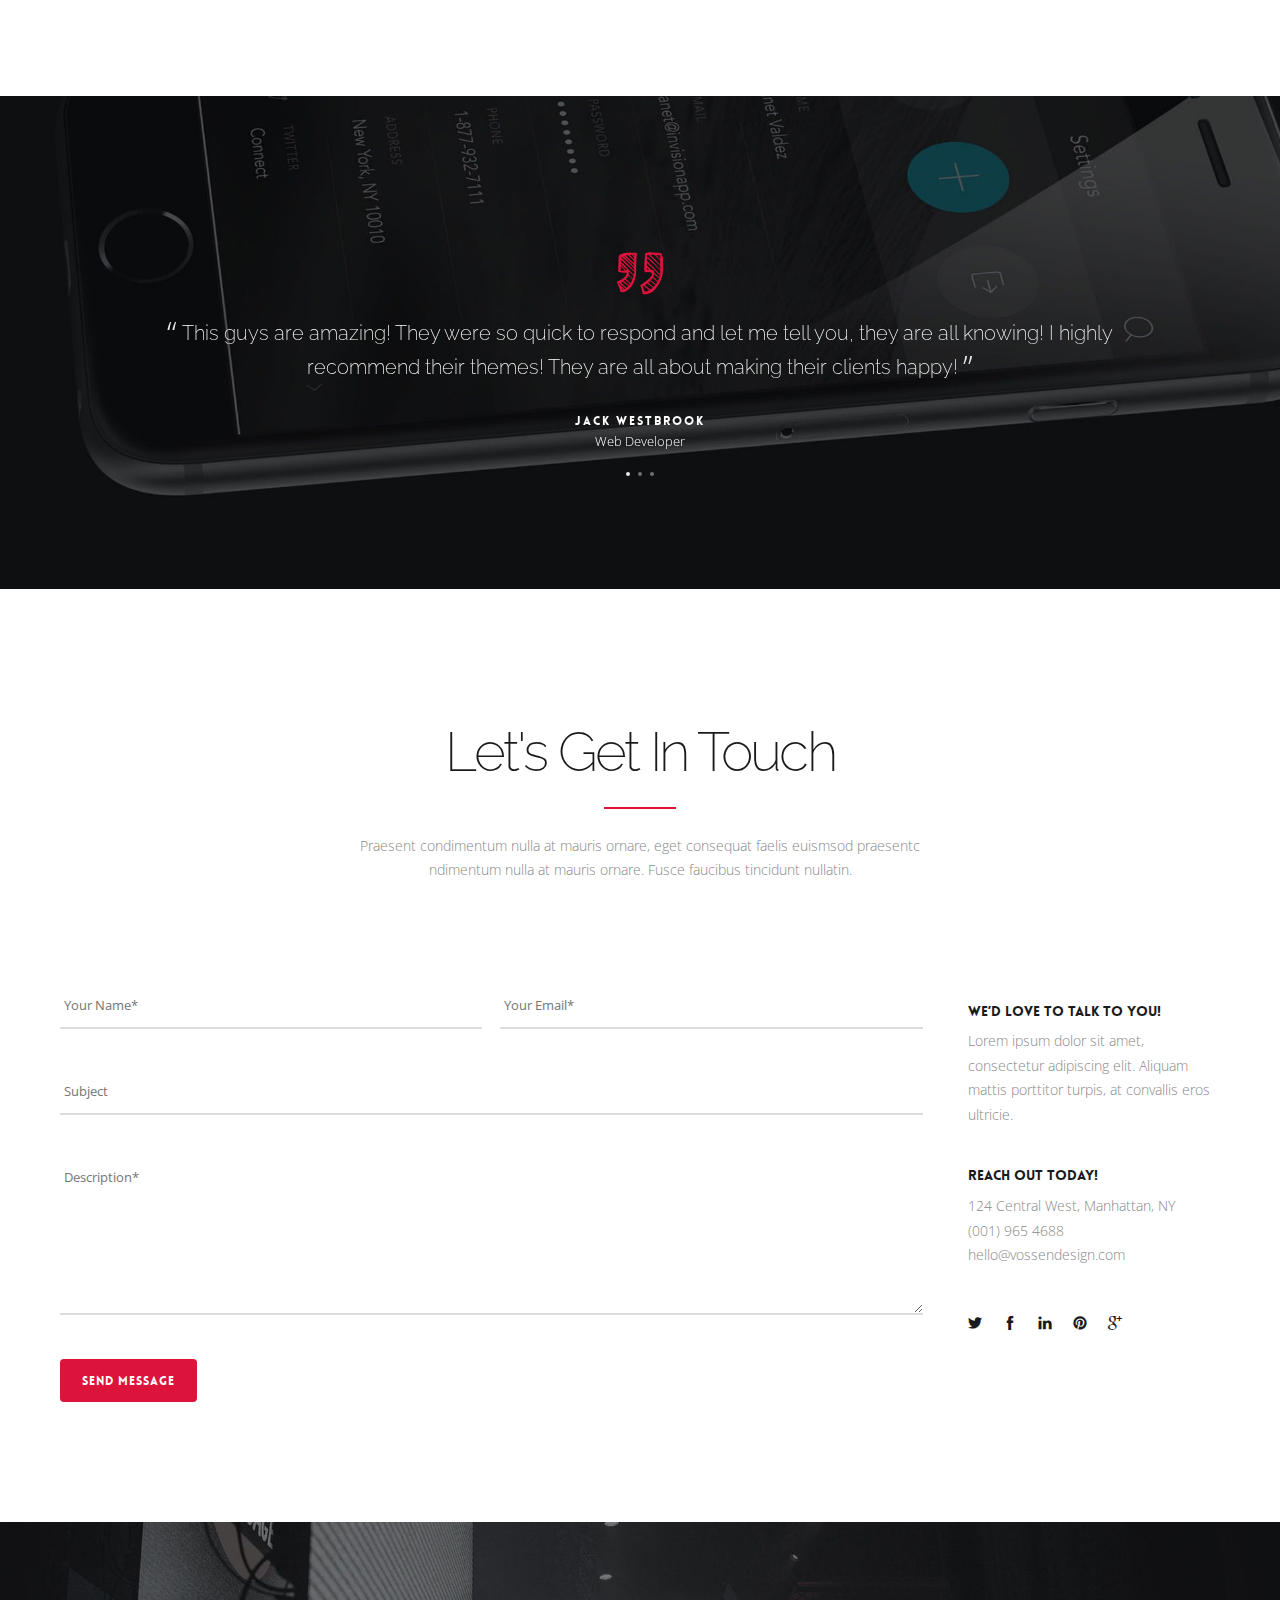
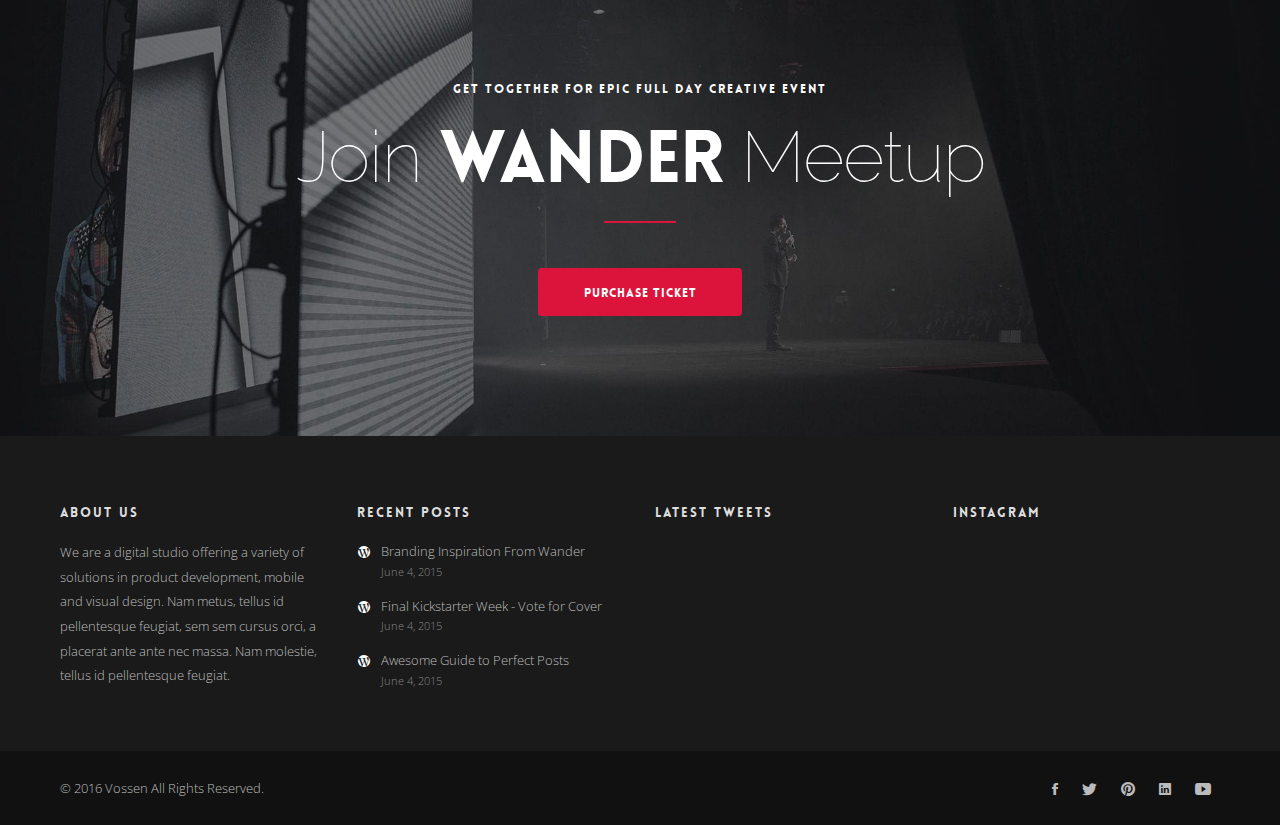
==== commit 8ec9d476: "190407_3" ====
--- a/home-event.html
+++ b/home-event.html
@@ -230,39 +230,6 @@
                                     <li><a href="shop-checkout.html">Shop Checkout</a></li>
                                 </ul>
                             </li> -->
-
-                            <li class="nav-separator"></li>
-                            <li class="nav-icon"><a class="popup-with-zoom-anim search" href="#search-modal"><i class="flaticon-search"></i> <span class="hidden-md">Search</span></a></li>
-                            <li id="search-modal" class="zoom-anim-dialog mfp-hide"><form><input type="text" id="search-modal-input" placeholder=" Start typing to search..." autocomplete="off"></form></li>
-                            <li class="nav-icon dropdown nav-shop-cart">
-                                <a class="dropdown-toggle"><i class="flaticon-shop"></i><span class="label-items-in-cart">2</span><span class="hidden-md">Your Bag</span></a>
-                                <ul class="dropdown-menu">
-                                    <li>
-                                        <span class="nav-cart-item">
-                                            <img src="img/shop/5.jpg" alt="#">
-                                            <span class="nav-cart-item-info">
-                                                <span>Sparrow Ankle Pants</span>
-                                                <span class="bold">$49.95</span>
-                                            </span>
-                                            <button class="nav-cart-remove"><i class="ion-close"></i></button>
-                                        </span>
-                                        <span class="nav-cart-item">
-                                            <img src="img/shop/3.jpg" alt="#">
-                                            <span class="nav-cart-item-info">
-                                                <span>Jacquelyn Sleeve Top</span>
-                                                <span class="bold">$89.95</span>
-                                            </span>
-                                            <button class="nav-cart-remove"><i class="ion-close"></i></button>
-                                        </span>
-                                        <span class="nav-cart-total">
-                                            <span class="bold">Subtotal:<span class="nav-cart-amount">$139.99</span></span>
-                                            <a href="shop-cart.html" class="btn btn-xs btn-nav-cart">View Cart</a>
-                                            <a href="shop-cart.html" class="btn btn-xs btn-primary btn-nav-checkout">Checkout</a>
-                                        </span>
-                                  </li>
-                                </ul>
-                            </li>
-
                         </ul>
 
                     </div>
@@ -277,10 +244,10 @@
                 <div class="hero-content text-center">
 
                     <div class="col-sm-12 mr-auto white text-center pt120 pt0-xs">
-                        <h5 class="subheading">Get together for epic full day creative event</h5>
-                        <h1 class="large mt20">Join <span class="bold">Wander</span> Meetup</h1>
+                        <h5 class="subheading">K MUSEUM INSTITUTE OF CONTEMPORARY ART</h5>
+                        <h1 class="large mt20"><b>KICA</b></h1>
                         <hr class="separator mb30">
-                        <p class="mb80 mb0-xs">Join us for an incredible day to hear how the brightest minds in industry are using<br>awesomeness to accelerate their creative development strategy.</p>
+                        <p class="mb80 mb0-xs">미술관이 준비하는 유학 프로그램은 접근 방식부터 다릅니다.<br>그 시각의 차이가 귀하의 아이비리그 입학을 가능하게 합니다.</p>
                         <a href="https://www.youtube.com/watch?v=4Wkr0eXiUNw" class="play-btn popup-video hidden-xs"><i class="ti-control-play"></i></a>
                     </div>
 
--- a/css/theme.css
+++ b/css/theme.css
@@ -1371,13 +1371,13 @@
 	}
 	.navbar-default.transparent .navbar-nav>li>a {
 		color: #fff;
-		font-size: 12px;
+		font-size: 15px;
 		font-weight: 400;
 		letter-spacing: 1px;
 	}
 	.navbar-default.transparent.nav-small .navbar-nav>li>a {
 		color: #191a1c;
-		font-size: 12px;
+		font-size: 15px;
 		font-weight: normal;
 		letter-spacing: 1px;
 	}
--- a/css/colors/blue.css
+++ b/css/colors/blue.css
@@ -1,5 +1,5 @@
 a:focus,
-a:hover, 
+a:hover,
 .color,
 .connected-icon a i,
 .testimonial-name,
@@ -13,7 +13,7 @@
 .box a,
 .box.box-style6 a,
 .box.box-style8b a,
-.about-me-social li a:hover,    
+.about-me-social li a:hover,
 .icon-box-hover i,
 #footer-2 li a:hover,
 #footer-2>a:hover,
@@ -23,9 +23,9 @@
 .home-filters-dark .cbp-filter-item:hover,
 .home-filters-dark .cbp-filter-item-active.cbp-filter-item
 {
-    color: #0cb4ce
+    color: #DC143C
 }
- 
+
 
 .bg-color,
 #price-list .button:hover,
@@ -33,36 +33,36 @@
 .progress-bar,
 #back-to-top,
 .portfolioFilter a.current,
-.portfolioFilter a:hover,  
+.portfolioFilter a:hover,
 .label-primary,
 .panel-title,
 #buttonTabs li.active a,
 .box-style5,
 .box-style7,
 .box-style10,
-.progress-bars-4 .progress-bar-tooltip, 
+.progress-bars-4 .progress-bar-tooltip,
 .timeline::before,
 h4.fitness-label,
 .bg-overlay:after,
 .label-items-in-cart
 {
-    background-color: #0cb4ce
+    background-color: #DC143C
 }
-.btn-primary,  
-.btn-primary.active, .btn-primary:active, 
+.btn-primary,
+.btn-primary.active, .btn-primary:active,
 .open>.dropdown-toggle.btn-primary,
 .btn-primary.disabled, .btn-primary.disabled.active, .btn-primary.disabled.focus, .btn-primary.disabled:active, .btn-primary.disabled:focus, .btn-primary.disabled:hover, .btn-primary[disabled], .btn-primary[disabled].active, .btn-primary[disabled].focus, .btn-primary[disabled]:active, .btn-primary[disabled]:focus, .btn-primary[disabled]:hover, fieldset[disabled] .btn-primary, .btn-ghost-color:hover,
 .btn-primary.btn-appear:hover
 {
-    background-color: #0cb4ce
+    background-color: #DC143C
 }
-.btn-primary, 
+.btn-primary,
 .btn-ghost-color,
 .btn-ghost-color:hover,
 .section-heading hr, hr.separator,
 .btn-primary.btn-appear:hover
-{ 
-    border-color: #0cb4ce
+{
+    border-color: #DC143C
 }
 .accordian-style2 .panel-title,
 .food-tabs li.active a,
@@ -72,30 +72,30 @@
 .timeline-bullet,
 .contact input:focus, textarea:focus, select:focus,
 .btn-primary.active, .btn-primary:active
-{ 
-    border-color: #0cb4ce
+{
+    border-color: #DC143C
 }
 #video .play-btn:after,
 .music-bottom .play-btn:after,
 .play-bottom .play-btn:after
-{ 
-    border-left-color: #0cb4ce
-} 
+{
+    border-left-color: #DC143C
+}
 .box-style4 {
-    border-top: 2px solid #0cb4ce
+    border-top: 2px solid #DC143C
 }
 #price-list .featured .price-table,
 .progress-bars-4 .progress-bar-tooltip:after
 {
-    border-top-color: #0cb4ce
+    border-top-color: #DC143C
 }
- 
+
 
 .color,
 .feature-center.white i.color,
 .counter h1,
 .team figure figcaption a:hover,
-.portfolio figure figcaption p, 
+.portfolio figure figcaption p,
 a:hover .subheading,
 .blog-columns .blog-thumb-desc a:hover h4,
 .blog-standard a:hover h4,
@@ -107,30 +107,30 @@
 .read-more-link2.color span,
 #clock .digit
 {
-    color: #0cb4ce
+    color: #DC143C
 }
 
 .contact input.submit,
-.blog-pagination>.active>a, 
+.blog-pagination>.active>a,
 .blog-pagination>.active>a:hover
 {
-    background-color: #0cb4ce
+    background-color: #DC143C
 }
 
 .price-table-featured .price-box
 {
-    border-color: #0cb4ce
+    border-color: #DC143C
 }
 
 blockquote {
-    border-left-color: #0cb4ce
+    border-left-color: #DC143C
 }
 
 .cbp-caption-zoom .cbp-caption-activeWrap {
     background-color: rgba(12,180,206,0.9)
 }
 
- 
+
 .progress-svg circle {
-  	stroke: #0cb4ce
-}+  	stroke: #DC143C
+}
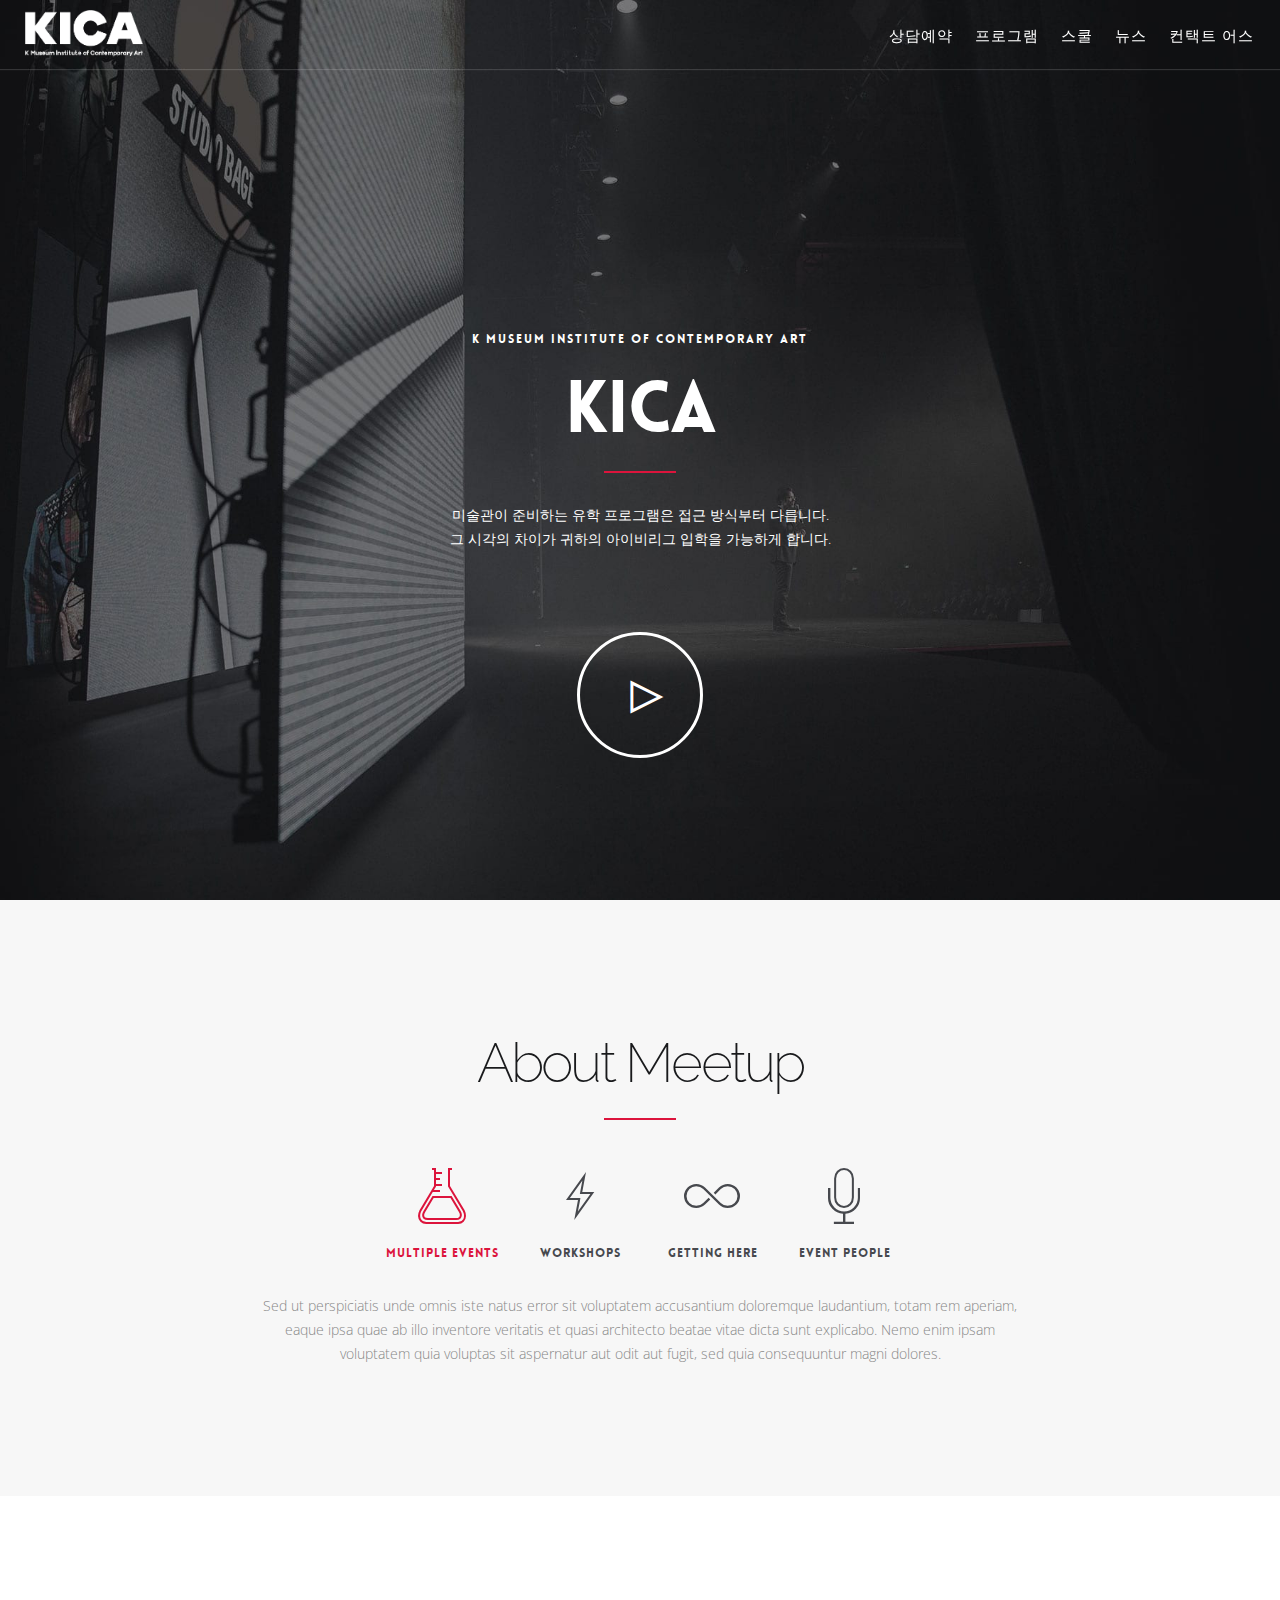
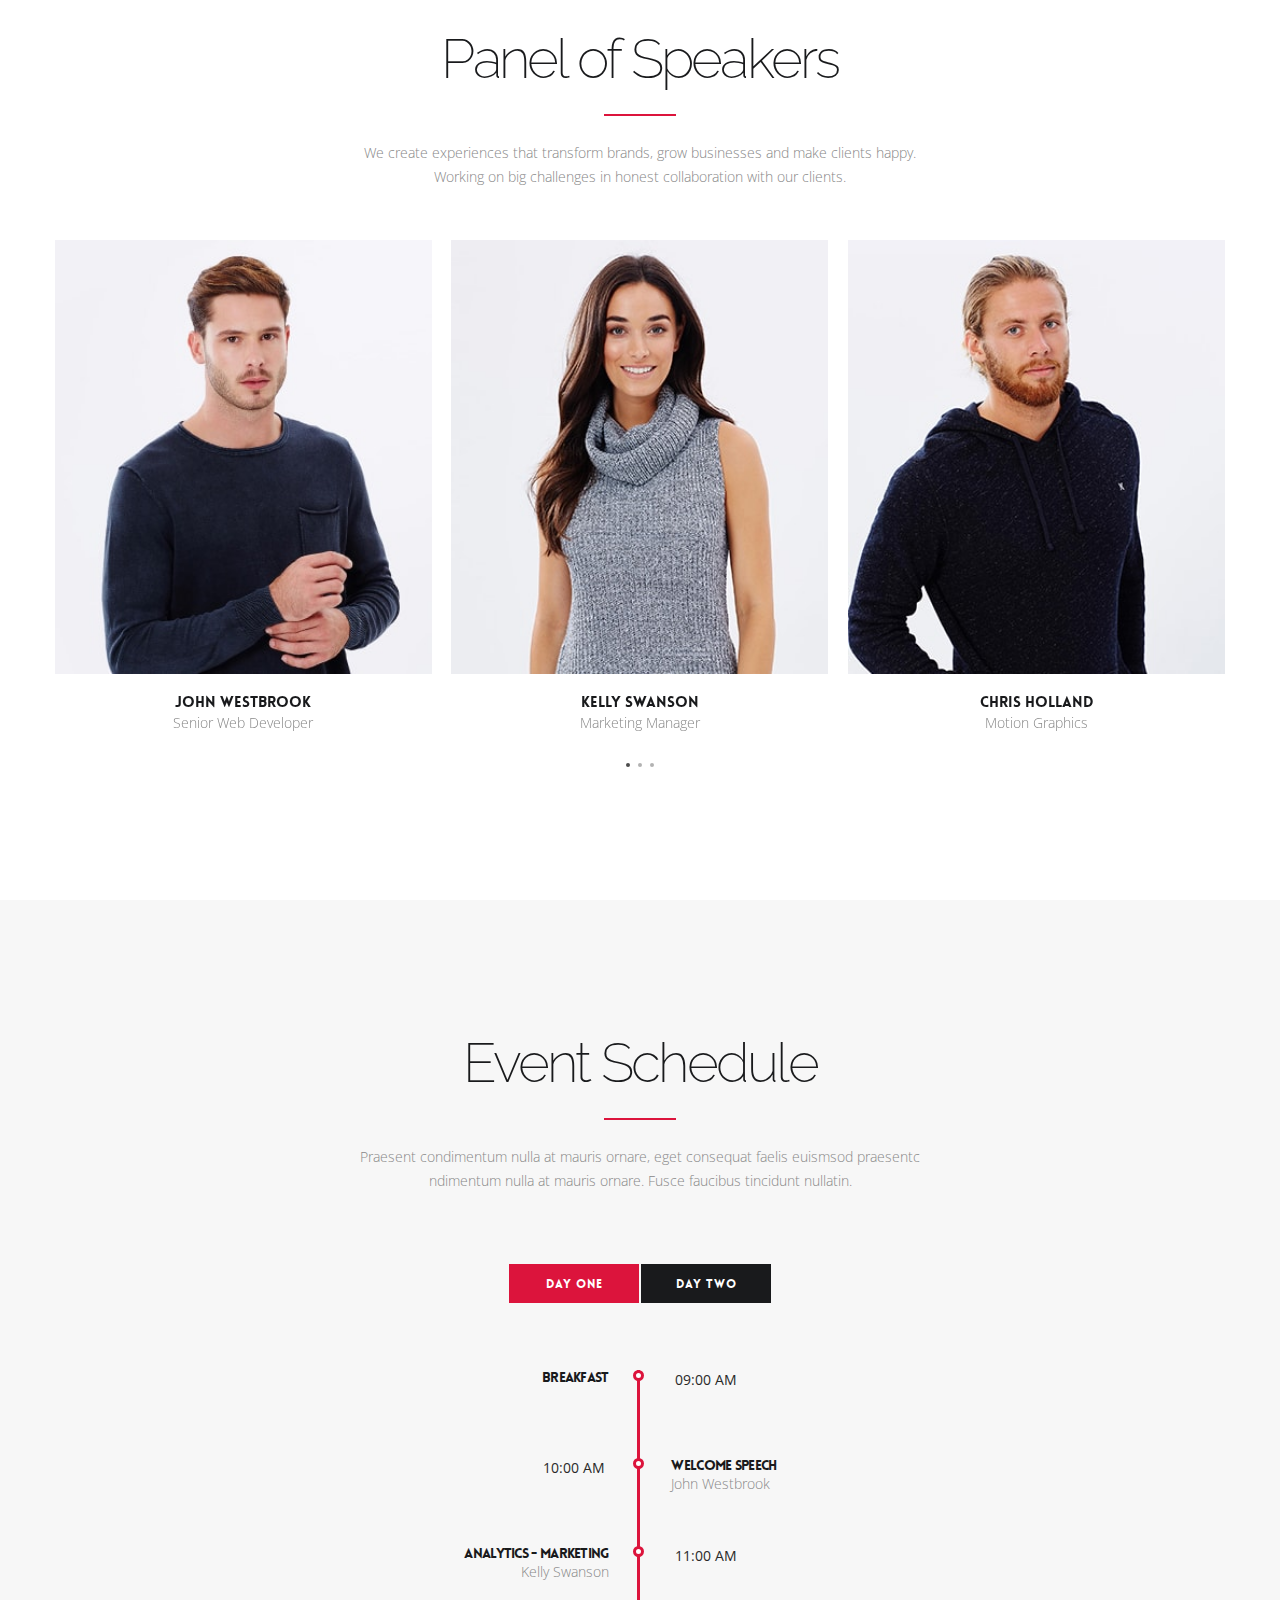
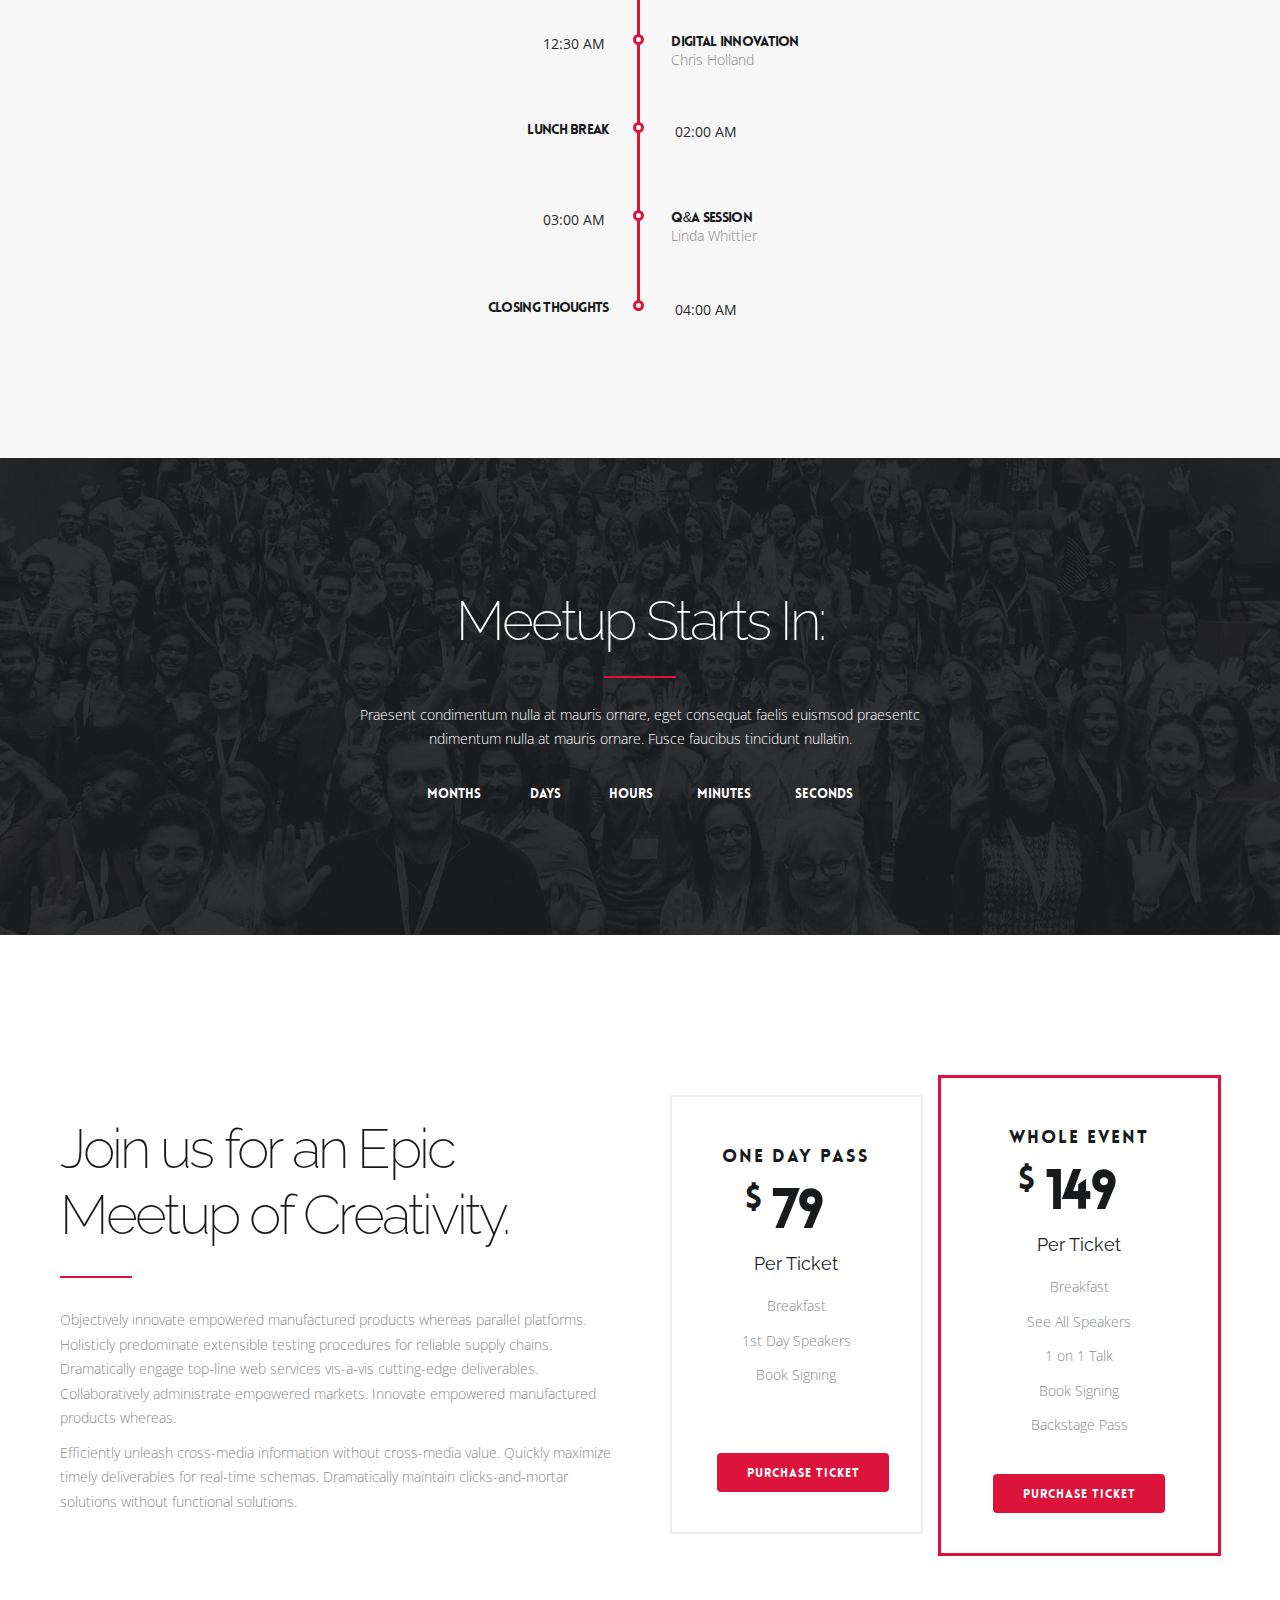
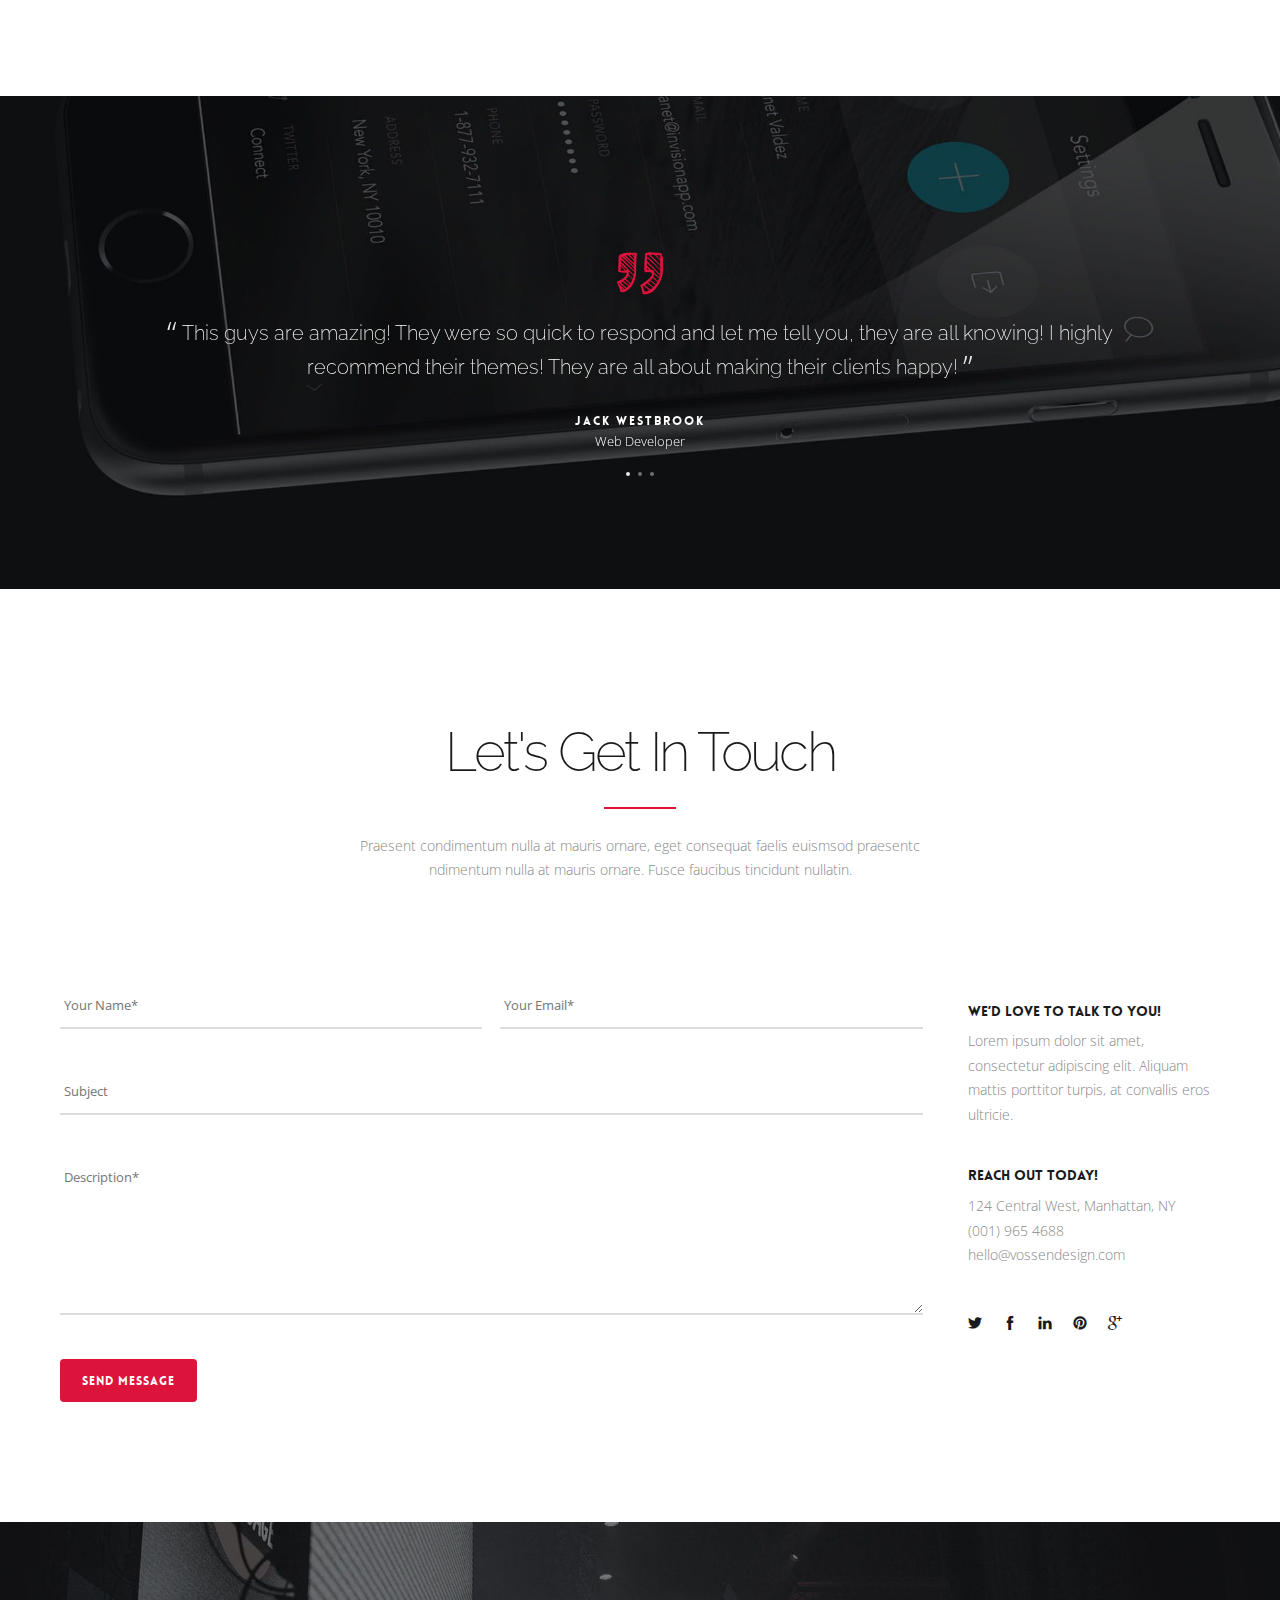
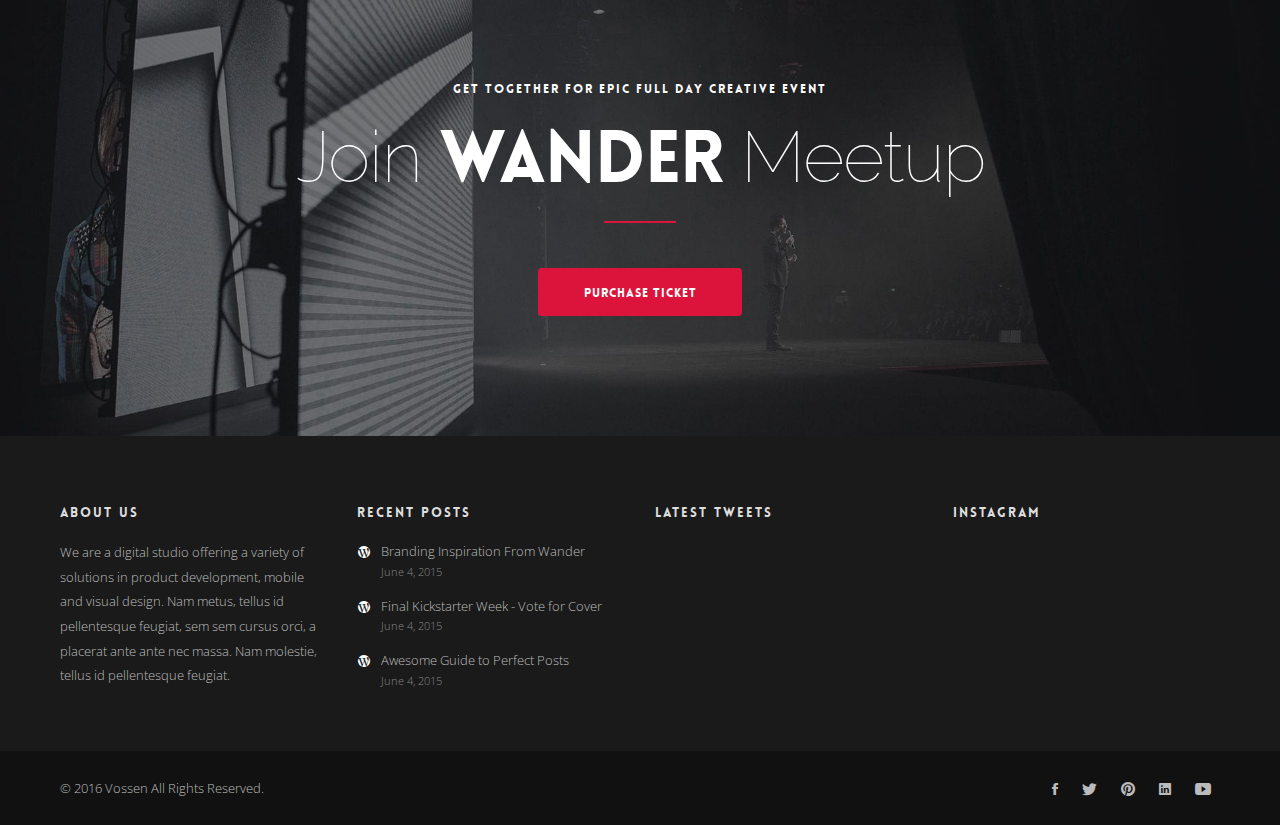
==== commit 5b487d57: "190407_4" ====
--- a/home-event.html
+++ b/home-event.html
@@ -245,7 +245,7 @@
 
                     <div class="col-sm-12 mr-auto white text-center pt120 pt0-xs">
                         <h5 class="subheading">K MUSEUM INSTITUTE OF CONTEMPORARY ART</h5>
-                        <h1 class="large mt20"><b>KICA</b></h1>
+                        <h1 class="large mt20"><span class="bold">KICA</span></h1>
                         <hr class="separator mb30">
                         <p class="mb80 mb0-xs">미술관이 준비하는 유학 프로그램은 접근 방식부터 다릅니다.<br>그 시각의 차이가 귀하의 아이비리그 입학을 가능하게 합니다.</p>
                         <a href="https://www.youtube.com/watch?v=4Wkr0eXiUNw" class="play-btn popup-video hidden-xs"><i class="ti-control-play"></i></a>
